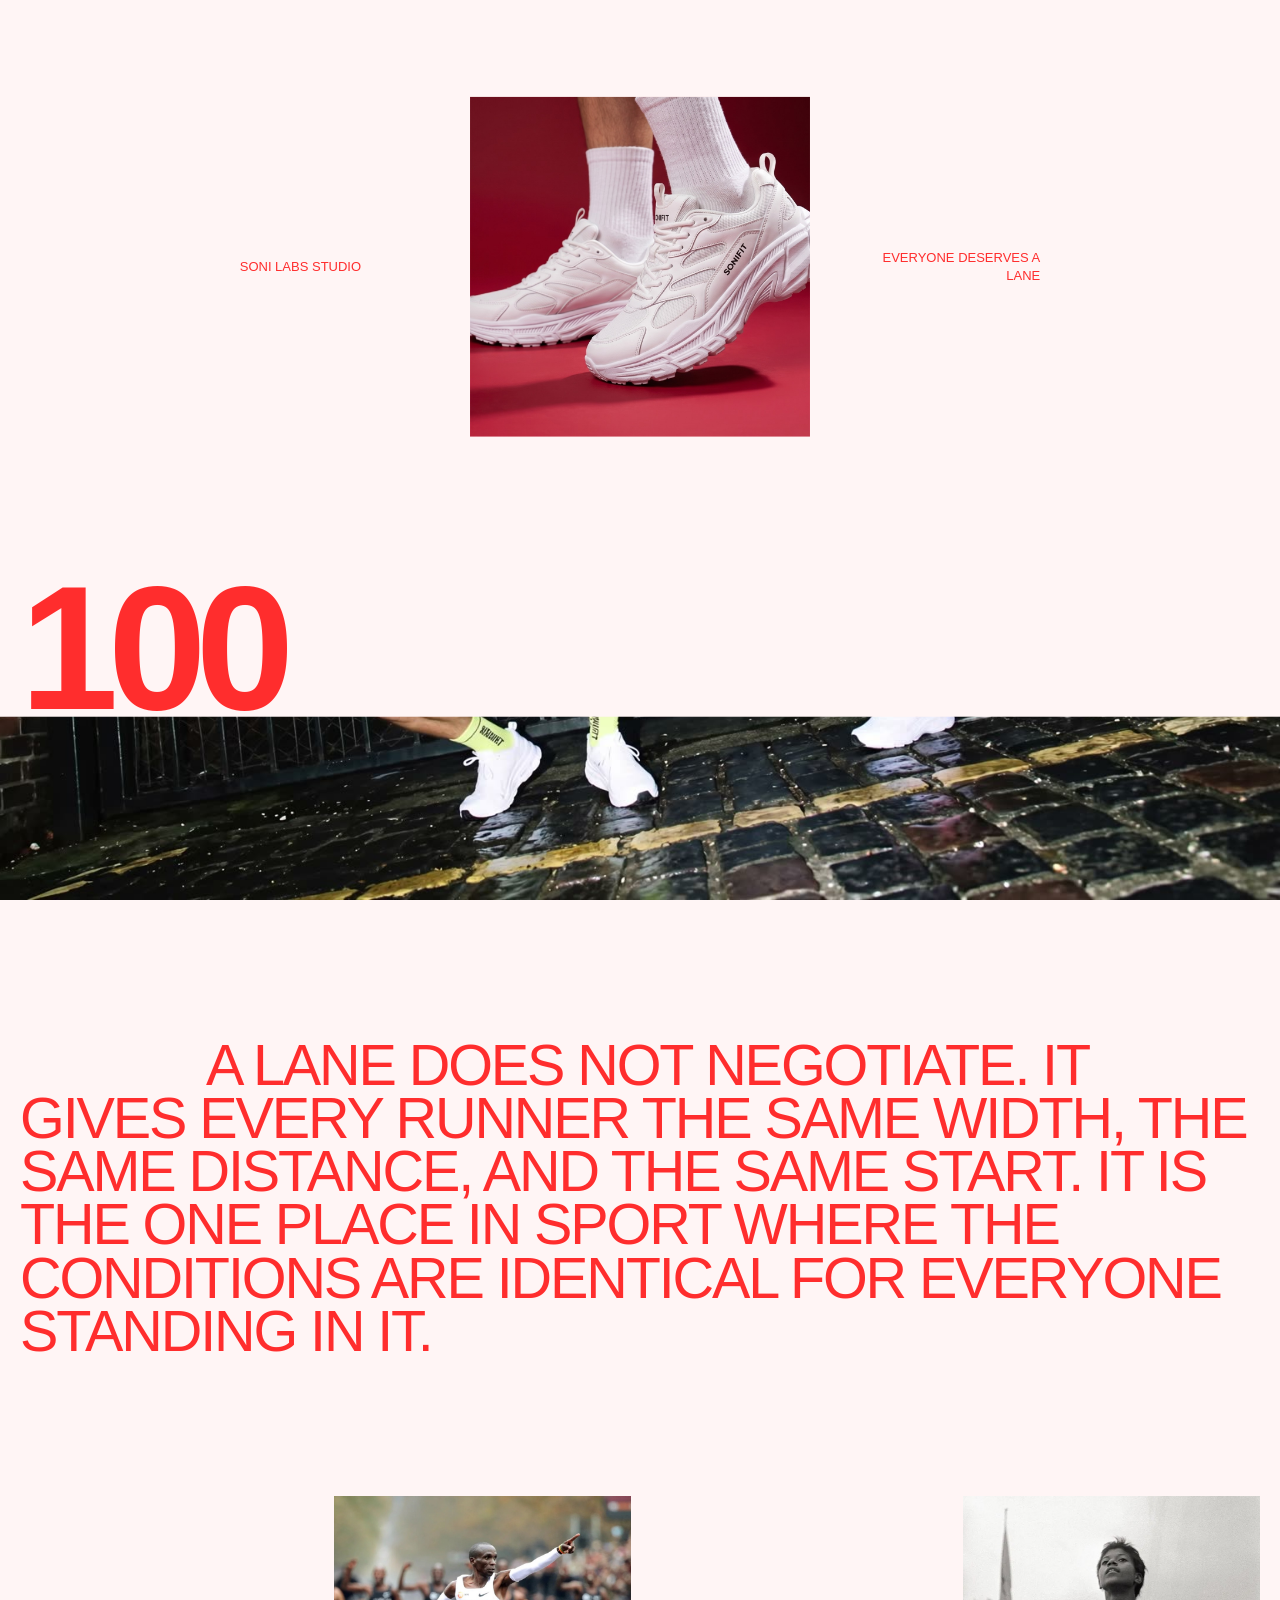
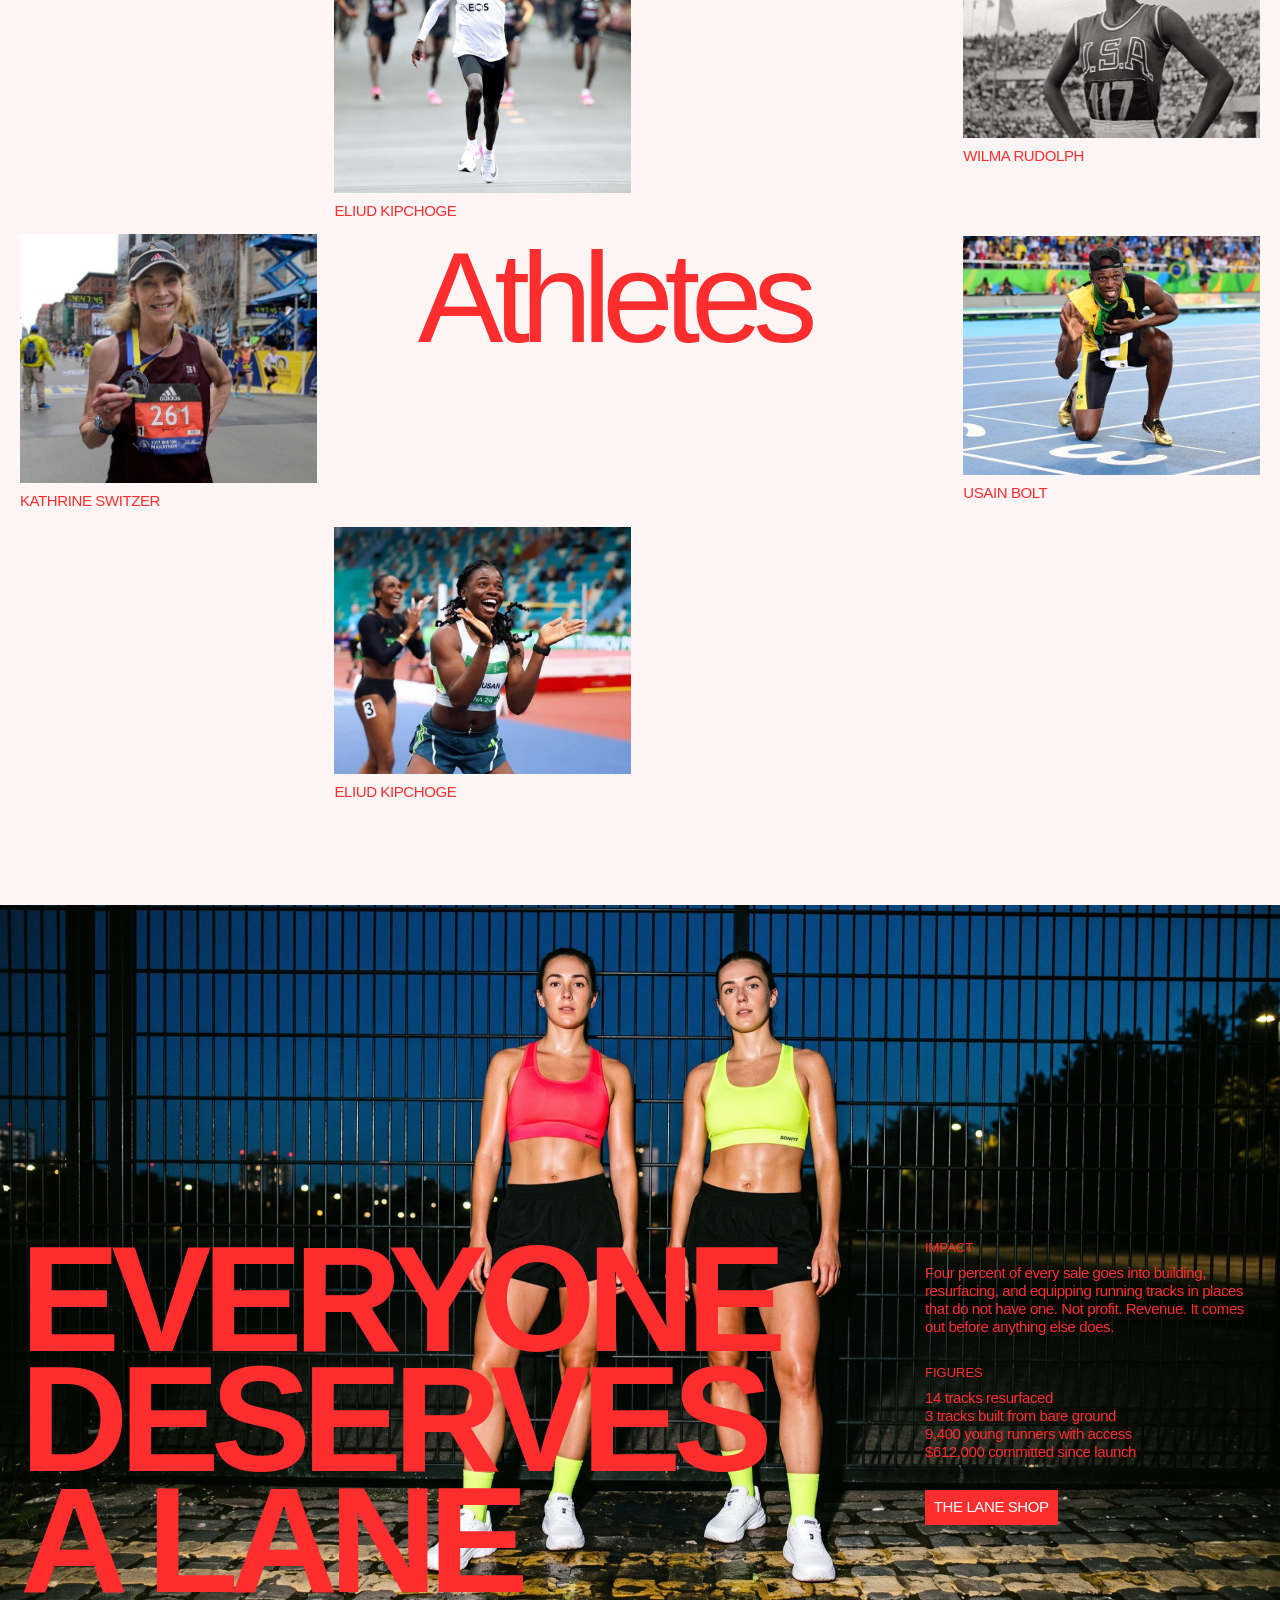
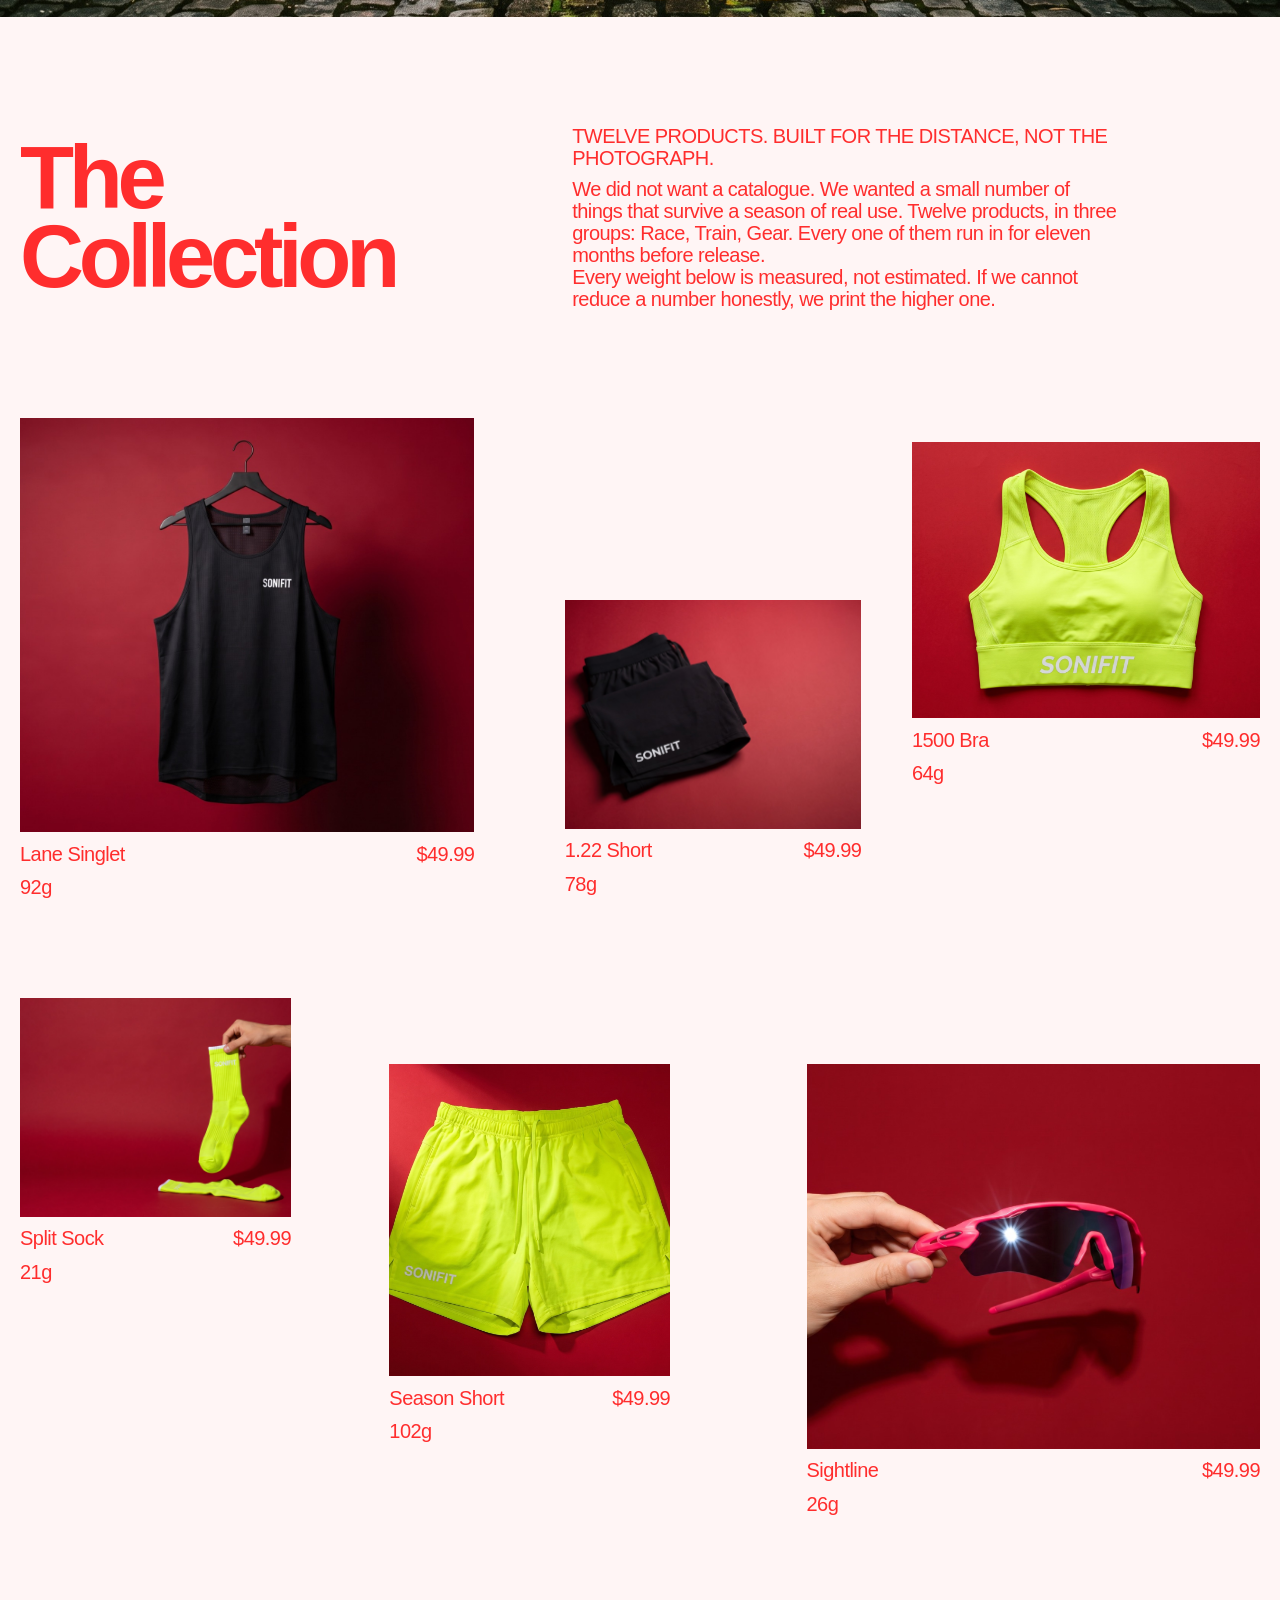
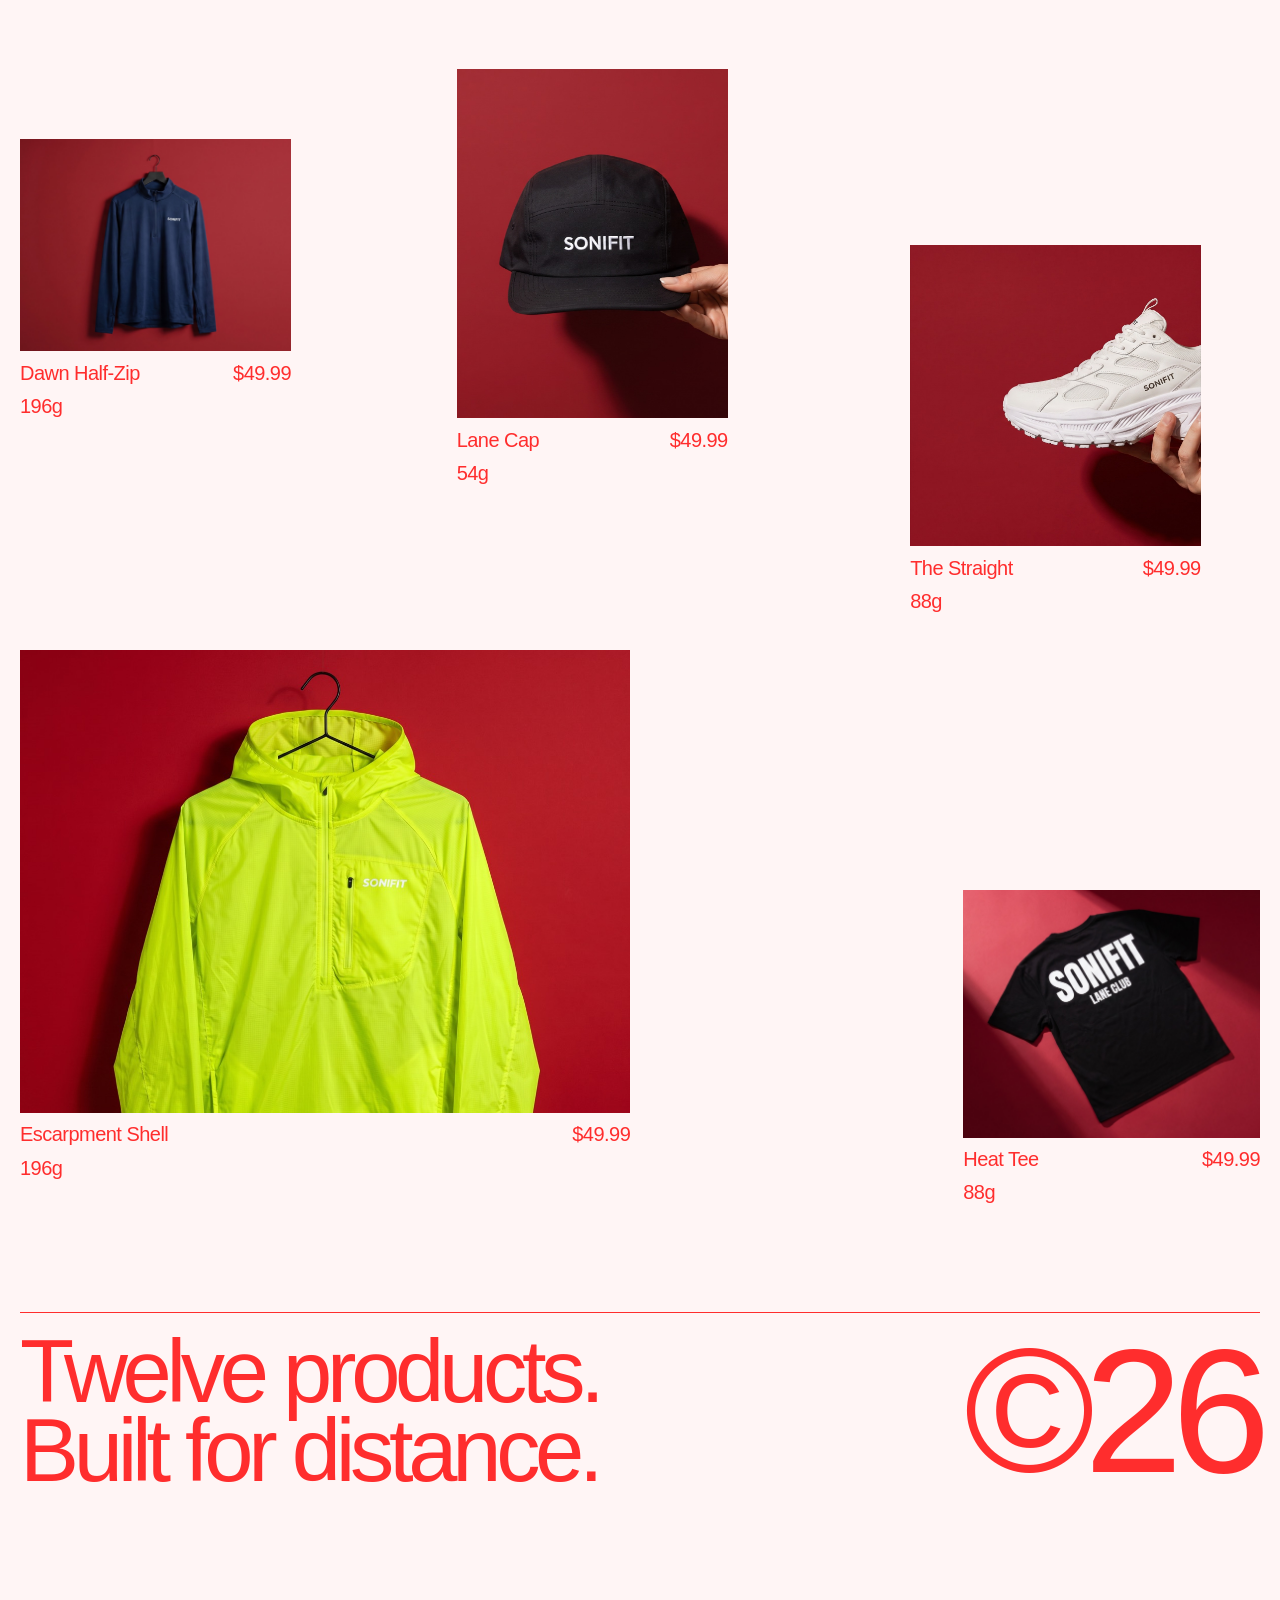
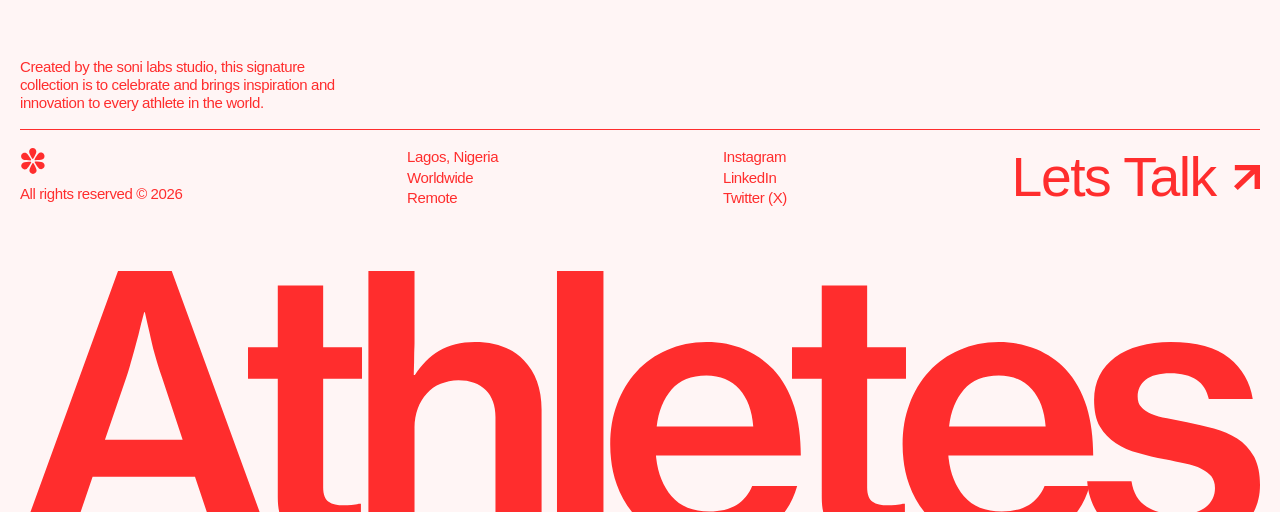
==== index.html @ b8cdc512 "fix: the transition sheet never actually entered the screen Parking it below the fold with transform" ====
<!DOCTYPE html>
<html lang="en">
<head>
<meta charset="utf-8">
<meta name="viewport" content="width=device-width, initial-scale=1">
<title>SONIFIT — Everyone Deserves A Lane</title>
<meta name="description" content="Twelve products. Built for the distance, not the photograph. A signature running collection by Soni Labs Studio.">
<meta name="theme-color" content="#fff5f5">
<link rel="icon" href="assets/svg/logo-mark.svg" type="image/svg+xml">
<link rel="stylesheet" href="styles.css?v=37">

<!-- The athlete page is one click away from five cards, and the transition
     covers the screen for ~1.4s before navigating. Fetching it up front means
     that time is spent on the animation rather than on a cold request, so the
     red sheet lifts onto a page that is already there. -->
<link rel="prefetch" href="athlete.html" as="document">
<script>
  /* Set before first paint so the hero never flashes its finished state. */
  if (!window.matchMedia('(prefers-reduced-motion: reduce)').matches) {
    document.documentElement.classList.add('js-anim');
  }
  /* Always open at the top. The browser otherwise restores the previous scroll
     position on reload, which lands you mid-page and makes ScrollTrigger
     measure its start/end against a scrolled document. */
  if ('scrollRestoration' in history) history.scrollRestoration = 'manual';

  /* Arriving through a page transition: the previous page left the red sheet
     covering the screen, so this one has to open already covered or the new
     page flashes before the sheet wipes off it. Set before first paint, and
     read once by script.js, which plays the wipe and clears it. The flag lives
     in sessionStorage rather than the URL so a shared or bookmarked link never
     opens behind a red screen. */
  try {
    if (sessionStorage.getItem('sonifit:transition') === '1') {
      document.documentElement.classList.add('is-arriving');
      window.setTimeout(function () {
        document.documentElement.classList.remove('is-arriving');
        try { sessionStorage.removeItem('sonifit:transition'); } catch (e) {}
      }, 4000);
    }
  } catch (e) { /* private mode: no transition, just the page */ }
  /* The loader only exists while this class is set. script.js clears it; if
     the scripts never run it is never added, so the page cannot be left stuck
     behind the overlay. The timer is a second belt for a hung load. */
  document.documentElement.classList.add('is-loading');
  window.setTimeout(function () {
    document.documentElement.classList.remove('is-loading');
  }, 9000);
</script>
</head>
<body>

<div class="loader" id="loader" aria-hidden="true">
  <div class="loader__side loader__side--left">Soni Labs Studio</div>

  <div class="loader__box">
      <img src="assets/products/1-22-short-hover.jpg?v=22" alt="" loading="eager">
      <img src="assets/products/1500-bra-hover.jpg?v=22" alt="" loading="eager">
      <img src="assets/products/dawn-half-zip-hover.jpg?v=22" alt="" loading="eager">
      <img src="assets/products/escarpment-shell-hover.jpg?v=22" alt="" >
      <img src="assets/products/heat-tee-hover.jpg?v=22" alt="" >
      <img src="assets/products/lane-cap-hover.jpg?v=22" alt="" >
      <img src="assets/products/lane-singlet-hover.jpg?v=22" alt="" >
      <img src="assets/products/season-short-hover.jpg?v=22" alt="" >
      <img src="assets/products/sightline-hover.jpg?v=22" alt="" >
      <img src="assets/products/split-sock-hover.jpg?v=22" alt="" >
      <img src="assets/products/the-straight-hover.jpg?v=22" alt="" >
  </div>

  <div class="loader__side loader__side--right">Everyone deserves a lane</div>

  <div class="loader__count"><span id="loader-count">0</span></div>
</div>

<div class="transition" id="transition" aria-hidden="true">
  <div class="transition__mark">
    <svg class="tw" viewBox="0 0 1400 265" xmlns="http://www.w3.org/2000/svg">
      <g class="tw__letter" data-letter="S"><path d="M112.861 265C95.7607 265 80.3706 263.062 66.6905 259.187C53.0104 255.312 41.2683 249.727 31.4642 242.432C21.6602 235.138 14.0221 226.133 8.55006 215.419C3.30602 204.477 0.456003 192.168 0 178.49H58.8244C60.4204 192.396 65.6645 202.54 74.5565 208.923C83.6766 215.305 96.4447 218.497 112.861 218.497C118.561 218.497 124.033 217.927 129.277 216.787C134.521 215.647 139.195 213.938 143.299 211.658C147.403 209.151 150.595 206.073 152.875 202.426C155.383 198.551 156.637 193.991 156.637 188.748C156.637 183.277 155.269 178.718 152.533 175.071C150.025 171.424 146.263 168.346 141.247 165.839C136.231 163.331 130.075 161.166 122.779 159.342C115.483 157.29 107.275 155.239 98.1547 153.187C85.8426 150.452 74.2145 147.374 63.2704 143.955C52.3264 140.535 42.7503 136.09 34.5422 130.619C26.3342 124.92 19.8361 117.854 15.0481 109.419C10.4881 100.757 8.20806 89.815 8.20806 76.5935C8.20806 63.372 10.7161 51.9742 15.7321 42.4C20.7481 32.8258 27.7022 24.9613 36.5943 18.8065C45.4863 12.4237 55.9744 7.75054 68.0585 4.7871C80.1426 1.5957 93.2526 0 107.389 0C121.297 0 134.179 1.5957 146.035 4.7871C157.891 7.97849 168.151 12.7656 176.815 19.1484C185.479 25.5312 192.433 33.5097 197.677 43.0839C202.921 52.4301 205.999 63.372 206.911 75.9097H149.797C148.201 65.8796 143.641 58.129 136.117 52.6581C128.593 47.1871 118.447 44.4516 105.679 44.4516C93.5947 44.4516 83.9046 46.8452 76.6085 51.6323C69.3125 56.4194 65.6645 62.8022 65.6645 70.7807C65.6645 75.7957 67.0325 79.8989 69.7685 83.0903C72.5045 86.2817 76.4945 89.1312 81.7386 91.6387C86.9826 93.9183 93.3666 95.9699 100.891 97.7936C108.643 99.6172 117.535 101.669 127.567 103.948C138.967 106.456 149.911 109.533 160.399 113.181C171.115 116.6 180.463 121.273 188.443 127.2C196.651 133.127 203.149 140.535 207.937 149.426C212.953 158.316 215.461 169.486 215.461 182.935C215.461 196.157 212.839 207.897 207.595 218.155C202.351 228.185 195.055 236.733 185.707 243.8C176.587 250.639 165.757 255.882 153.217 259.529C140.905 263.176 127.453 265 112.861 265Z"/></g>
      <g class="tw__letter" data-letter="O"><path d="M364.379 265C344.999 265 327.557 261.695 312.053 255.084C296.549 248.473 283.325 239.241 272.381 227.387C261.437 215.533 253.001 201.514 247.073 185.329C241.373 169.144 238.523 151.591 238.523 132.671C238.523 113.523 241.373 95.8559 247.073 79.671C253.001 63.486 261.437 49.5806 272.381 37.9548C283.325 26.1011 296.549 16.8688 312.053 10.2581C327.557 3.41935 344.999 0 364.379 0C383.532 0 400.86 3.41935 416.364 10.2581C431.868 16.8688 445.092 26.1011 456.036 37.9548C466.98 49.5806 475.302 63.486 481.002 79.671C486.93 95.8559 489.894 113.523 489.894 132.671C489.894 151.591 486.93 169.144 481.002 185.329C475.302 201.514 466.98 215.533 456.036 227.387C445.092 239.241 431.868 248.473 416.364 255.084C400.86 261.695 383.532 265 364.379 265ZM364.721 217.129C375.666 217.129 385.242 214.963 393.45 210.632C401.658 206.301 408.498 200.374 413.97 192.852C419.442 185.329 423.546 176.439 426.282 166.181C429.018 155.923 430.386 144.753 430.386 132.671C430.386 120.589 429.018 109.419 426.282 99.1613C423.546 88.6753 419.442 79.557 413.97 71.8064C408.498 64.0559 401.658 58.0151 393.45 53.6839C385.242 49.3527 375.666 47.1871 364.721 47.1871C353.777 47.1871 344.087 49.3527 335.651 53.6839C327.443 58.0151 320.489 64.0559 314.789 71.8064C309.317 79.557 305.099 88.6753 302.135 99.1613C299.399 109.419 298.031 120.589 298.031 132.671C298.031 144.753 299.399 155.923 302.135 166.181C305.099 176.439 309.317 185.329 314.789 192.852C320.489 200.374 327.443 206.301 335.651 210.632C344.087 214.963 353.777 217.129 364.721 217.129Z"/></g>
      <g class="tw__letter" data-letter="N"><path d="M522.326 4.44517H581.834L648.867 114.89C652.743 121.501 656.619 128.682 660.495 136.432C664.599 143.955 668.361 151.135 671.781 157.974L683.751 181.91H684.435C683.751 173.247 683.181 164.471 682.725 155.581C682.269 148.058 681.927 139.966 681.699 131.303C681.471 122.641 681.357 114.662 681.357 107.368V4.44517H737.103V258.845H677.253L610.904 149.768C607.028 143.385 603.038 136.204 598.934 128.226C594.83 120.247 591.068 112.839 587.648 106C583.544 98.0215 579.554 89.929 575.678 81.7226H574.994C575.45 90.6129 575.906 99.5032 576.362 108.394C576.818 115.916 577.16 124.009 577.388 132.671C577.844 141.333 578.072 149.312 578.072 156.606V258.845H522.326V4.44517Z"/></g>
      <g class="tw__letter" data-letter="I"><path d="M779.829 4.44517H838.312V258.845H779.829V4.44517Z"/></g>
      <g class="tw__letter" data-letter="F"><path d="M881.695 4.44517H1068.43V54.0258H939.836V109.419H1047.22V156.948H939.836V258.845H881.695V4.44517Z"/></g>
      <g class="tw__letter" data-letter="I"><path d="M1100.46 4.44517H1158.94V258.845H1100.46V4.44517Z"/></g>
      <g class="tw__letter" data-letter="T"><path d="M1190.01 4.44517H1400V54.0258H1324.08V258.845H1265.59V54.0258H1190.01V4.44517Z"/></g>
    </svg>
  </div>
</div>

<a class="skip-link" href="#collection">Skip to the collection</a>

<div class="nav-bar" id="nav-bar">
  <div class="shell">
      <nav class="nav" data-node-id="48:1100" aria-label="Primary">
        <a class="nav__brand" href="#top" data-anim>MADE BY SONI</a>
        <a class="nav__mark" href="#top" aria-label="SONIFIT home" data-anim>
          <img src="assets/svg/logo-mark.svg" alt="">
        </a>
        <ul class="nav__links">
          <li data-anim><a href="#cta">IMPACT</a></li>
          <li data-anim><a href="#athletes">ATHLETES</a></li>
        </ul>
      </nav>
  </div>
</div>

<!-- ============================ HERO ============================ -->
<header class="hero" id="top" data-node-id="48:1095">
  <video class="hero__video" src="assets/video/hero.mp4" poster="assets/img/hero-poster.jpg"
         autoplay muted loop playsinline preload="auto" aria-hidden="true"></video>
  <div class="hero__scrim" aria-hidden="true"></div>

  <div class="hero__inner">


    <div class="hero__foot">
      <p class="hero__blurb" data-anim data-node-id="48:1106">Created by the soni labs studio, this signature collection is to celebrate and brings inspiration and innovation to every athlete in the world.</p>

      <div class="hero__meta">
        <span class="label hero__meta--a" data-anim data-node-id="48:1099">EVERYONE DESERVES A LANE</span>
        <span class="label hero__meta--b" data-anim data-node-id="48:1107">WHY</span>
        <a class="label hero__meta--c" href="#collection" data-anim data-node-id="48:1108">SEE THE COLLECTION</a>
        <span class="label hero__meta--d" data-anim data-node-id="48:1109">&copy; 2026</span>
      </div>

      <hr class="rule" data-node-id="48:1098">

      <h1 class="hero__wordmark" data-node-id="48:1097">
        <!-- inlined so each letter can be animated individually -->
        <svg class="wordmark" viewBox="0 0 1400 265" role="img" aria-label="SONIFIT" xmlns="http://www.w3.org/2000/svg">
          <g class="wordmark__letter" data-letter="S"><path d="M112.861 265C95.7607 265 80.3706 263.062 66.6905 259.187C53.0104 255.312 41.2683 249.727 31.4642 242.432C21.6602 235.138 14.0221 226.133 8.55006 215.419C3.30602 204.477 0.456003 192.168 0 178.49H58.8244C60.4204 192.396 65.6645 202.54 74.5565 208.923C83.6766 215.305 96.4447 218.497 112.861 218.497C118.561 218.497 124.033 217.927 129.277 216.787C134.521 215.647 139.195 213.938 143.299 211.658C147.403 209.151 150.595 206.073 152.875 202.426C155.383 198.551 156.637 193.991 156.637 188.748C156.637 183.277 155.269 178.718 152.533 175.071C150.025 171.424 146.263 168.346 141.247 165.839C136.231 163.331 130.075 161.166 122.779 159.342C115.483 157.29 107.275 155.239 98.1547 153.187C85.8426 150.452 74.2145 147.374 63.2704 143.955C52.3264 140.535 42.7503 136.09 34.5422 130.619C26.3342 124.92 19.8361 117.854 15.0481 109.419C10.4881 100.757 8.20806 89.815 8.20806 76.5935C8.20806 63.372 10.7161 51.9742 15.7321 42.4C20.7481 32.8258 27.7022 24.9613 36.5943 18.8065C45.4863 12.4237 55.9744 7.75054 68.0585 4.7871C80.1426 1.5957 93.2526 0 107.389 0C121.297 0 134.179 1.5957 146.035 4.7871C157.891 7.97849 168.151 12.7656 176.815 19.1484C185.479 25.5312 192.433 33.5097 197.677 43.0839C202.921 52.4301 205.999 63.372 206.911 75.9097H149.797C148.201 65.8796 143.641 58.129 136.117 52.6581C128.593 47.1871 118.447 44.4516 105.679 44.4516C93.5947 44.4516 83.9046 46.8452 76.6085 51.6323C69.3125 56.4194 65.6645 62.8022 65.6645 70.7807C65.6645 75.7957 67.0325 79.8989 69.7685 83.0903C72.5045 86.2817 76.4945 89.1312 81.7386 91.6387C86.9826 93.9183 93.3666 95.9699 100.891 97.7936C108.643 99.6172 117.535 101.669 127.567 103.948C138.967 106.456 149.911 109.533 160.399 113.181C171.115 116.6 180.463 121.273 188.443 127.2C196.651 133.127 203.149 140.535 207.937 149.426C212.953 158.316 215.461 169.486 215.461 182.935C215.461 196.157 212.839 207.897 207.595 218.155C202.351 228.185 195.055 236.733 185.707 243.8C176.587 250.639 165.757 255.882 153.217 259.529C140.905 263.176 127.453 265 112.861 265Z"/></g>
          <g class="wordmark__letter" data-letter="O"><path d="M364.379 265C344.999 265 327.557 261.695 312.053 255.084C296.549 248.473 283.325 239.241 272.381 227.387C261.437 215.533 253.001 201.514 247.073 185.329C241.373 169.144 238.523 151.591 238.523 132.671C238.523 113.523 241.373 95.8559 247.073 79.671C253.001 63.486 261.437 49.5806 272.381 37.9548C283.325 26.1011 296.549 16.8688 312.053 10.2581C327.557 3.41935 344.999 0 364.379 0C383.532 0 400.86 3.41935 416.364 10.2581C431.868 16.8688 445.092 26.1011 456.036 37.9548C466.98 49.5806 475.302 63.486 481.002 79.671C486.93 95.8559 489.894 113.523 489.894 132.671C489.894 151.591 486.93 169.144 481.002 185.329C475.302 201.514 466.98 215.533 456.036 227.387C445.092 239.241 431.868 248.473 416.364 255.084C400.86 261.695 383.532 265 364.379 265ZM364.721 217.129C375.666 217.129 385.242 214.963 393.45 210.632C401.658 206.301 408.498 200.374 413.97 192.852C419.442 185.329 423.546 176.439 426.282 166.181C429.018 155.923 430.386 144.753 430.386 132.671C430.386 120.589 429.018 109.419 426.282 99.1613C423.546 88.6753 419.442 79.557 413.97 71.8064C408.498 64.0559 401.658 58.0151 393.45 53.6839C385.242 49.3527 375.666 47.1871 364.721 47.1871C353.777 47.1871 344.087 49.3527 335.651 53.6839C327.443 58.0151 320.489 64.0559 314.789 71.8064C309.317 79.557 305.099 88.6753 302.135 99.1613C299.399 109.419 298.031 120.589 298.031 132.671C298.031 144.753 299.399 155.923 302.135 166.181C305.099 176.439 309.317 185.329 314.789 192.852C320.489 200.374 327.443 206.301 335.651 210.632C344.087 214.963 353.777 217.129 364.721 217.129Z"/></g>
          <g class="wordmark__letter" data-letter="N"><path d="M522.326 4.44517H581.834L648.867 114.89C652.743 121.501 656.619 128.682 660.495 136.432C664.599 143.955 668.361 151.135 671.781 157.974L683.751 181.91H684.435C683.751 173.247 683.181 164.471 682.725 155.581C682.269 148.058 681.927 139.966 681.699 131.303C681.471 122.641 681.357 114.662 681.357 107.368V4.44517H737.103V258.845H677.253L610.904 149.768C607.028 143.385 603.038 136.204 598.934 128.226C594.83 120.247 591.068 112.839 587.648 106C583.544 98.0215 579.554 89.929 575.678 81.7226H574.994C575.45 90.6129 575.906 99.5032 576.362 108.394C576.818 115.916 577.16 124.009 577.388 132.671C577.844 141.333 578.072 149.312 578.072 156.606V258.845H522.326V4.44517Z"/></g>
          <g class="wordmark__letter" data-letter="I"><path d="M779.829 4.44517H838.312V258.845H779.829V4.44517Z"/></g>
          <g class="wordmark__letter" data-letter="F"><path d="M881.695 4.44517H1068.43V54.0258H939.836V109.419H1047.22V156.948H939.836V258.845H881.695V4.44517Z"/></g>
          <g class="wordmark__letter" data-letter="I"><path d="M1100.46 4.44517H1158.94V258.845H1100.46V4.44517Z"/></g>
          <g class="wordmark__letter" data-letter="T"><path d="M1190.01 4.44517H1400V54.0258H1324.08V258.845H1265.59V54.0258H1190.01V4.44517Z"/></g>
        </svg>
      </h1>
    </div>

  </div>
</header>

<main>

  <!-- ============================ ABOUT ============================ -->
  <section class="about" id="about" data-node-id="48:1093">
    <div class="shell">
      <p class="statement about__text" data-node-id="48:1094">A lane does not negotiate. It gives every runner the same width, the same distance, and the same start. It is the one place in sport where the conditions are identical for everyone standing in it.</p>
    </div>
  </section>

  <!-- ============================ ATHLETES ============================ -->
  <section class="athletes" id="athletes" data-node-id="48:1110" aria-labelledby="athletes-title">
    <div class="shell">
      <div class="scatter scatter--athletes">
        <h2 class="athletes__title" id="athletes-title" data-node-id="48:1111">Athletes</h2>

        <figure class="athlete" style="--l:355;--t:0;--w:335;--h:335" data-node-id="48:1124">
          <a class="athlete__link" href="athlete.html">
            <div class="athlete__img"><img src="assets/athletes/eliud-kipchoge-1.jpg" alt="Eliud Kipchoge running with a pace group" loading="lazy"></div>
            <figcaption class="label">Eliud Kipchoge</figcaption>
          </a>
        </figure>

        <figure class="athlete" style="--l:1065;--t:0;--w:335;--h:273" data-node-id="48:1115">
          <a class="athlete__link" href="athlete.html">
            <div class="athlete__img"><img src="assets/athletes/wilma-rudolph.jpg" alt="Wilma Rudolph on the track" loading="lazy"></div>
            <figcaption class="label">Wilma Rudolph</figcaption>
          </a>
        </figure>

        <figure class="athlete" style="--l:0;--t:381;--w:335;--h:282" data-node-id="48:1118">
          <a class="athlete__link" href="athlete.html">
            <div class="athlete__img"><img src="assets/athletes/kathrine-switzer.jpg" alt="Kathrine Switzer wearing bib 261" loading="lazy"></div>
            <figcaption class="label">Kathrine Switzer</figcaption>
          </a>
        </figure>

        <figure class="athlete" style="--l:1065;--t:384;--w:335;--h:270" data-node-id="48:1112">
          <a class="athlete__link" href="athlete.html">
            <div class="athlete__img"><img src="assets/athletes/usain-bolt.jpg" alt="Usain Bolt setting up in the blocks" loading="lazy"></div>
            <figcaption class="label">Usain Bolt</figcaption>
          </a>
        </figure>

        <figure class="athlete" style="--l:355;--t:712;--w:335;--h:279" data-node-id="48:1121">
          <a class="athlete__link" href="athlete.html">
            <div class="athlete__img"><img src="assets/athletes/eliud-kipchoge-2.jpg" alt="Eliud Kipchoge crossing the line" loading="lazy"></div>
            <figcaption class="label">Eliud Kipchoge</figcaption>
          </a>
        </figure>
      </div>
    </div>
  </section>

  <!-- ============================ CTA ============================ -->
  <section class="cta" id="cta" data-node-id="48:1150" aria-labelledby="cta-title">
    <img class="cta__bg" src="assets/img/cta-background.jpg" alt="" loading="lazy">
    <div class="cta__inner">
      <h2 class="cta__title" id="cta-title" data-node-id="48:1155">Everyone deserves a lane</h2>

      <div class="cta__side">
        <div class="cta__block" data-node-id="48:1152">
          <p class="label">Impact</p>
          <p class="body">Four percent of every sale goes into building, resurfacing, and equipping running tracks in places that do not have one. Not profit. Revenue. It comes out before anything else does.</p>
        </div>

        <div class="cta__block" data-node-id="48:1156">
          <p class="label">Figures</p>
          <ul class="body cta__figures">
            <li>14 tracks resurfaced</li>
            <li>3 tracks built from bare ground</li>
            <li>9,400 young runners with access</li>
            <li>$612,000 committed since launch</li>
          </ul>
        </div>

        <a class="btn" href="#collection" data-nav-red data-node-id="48:1159">The Lane Shop</a>
      </div>
    </div>
  </section>

  <!-- ============================ COLLECTION ============================ -->
  <section class="collection" id="collection" data-node-id="48:1161" aria-labelledby="collection-title">
    <div class="shell">

      <div class="collection__head" data-node-id="48:1162">
        <h2 class="collection__title" id="collection-title" data-node-id="48:1163">The Collection</h2>
        <div class="collection__details" data-node-id="48:1164">
          <p class="collection__lede" data-node-id="48:1165">Twelve products. Built for the distance, not the photograph.</p>
          <div class="body" data-node-id="48:1166">
            <p>We did not want a catalogue. We wanted a small number of things that survive a season of real use. Twelve products, in three groups: Race, Train, Gear. Every one of them run in for eleven months before release.</p>
            <p>Every weight below is measured, not estimated. If we cannot reduce a number honestly, we print the higher one.</p>
          </div>
        </div>
      </div>

      <div class="scatter scatter--products" data-node-id="48:1167">

        <article class="product" data-cursor="See More" style="--l:0;--t:0;--w:513;--h:468" data-node-id="48:1169">
          <a class="product__media" href="#collection" data-nav-red>
            <img class="product__img" src="assets/products/lane-singlet.jpg?v=22" alt="Lane Singlet" loading="lazy">
            <img class="product__img product__img--hover" src="assets/products/lane-singlet-hover.jpg?v=22" alt="" aria-hidden="true" loading="lazy">
          </a>
          <div class="product__info">
            <div class="product__row"><span>Lane Singlet</span><span class="product__price">$49.99</span></div>
            <div class="product__row product__row--stats"><span>92g</span></div>
          </div>
        </article>

        <article class="product" data-cursor="See More" style="--l:1007;--t:27;--w:393;--h:312" data-node-id="48:1247">
          <a class="product__media" href="#collection" data-nav-red>
            <img class="product__img" src="assets/products/1500-bra.jpg?v=22" alt="1500 Bra" loading="lazy">
            <img class="product__img product__img--hover" src="assets/products/1500-bra-hover.jpg?v=22" alt="" aria-hidden="true" loading="lazy">
          </a>
          <div class="product__info">
            <div class="product__row"><span>1500 Bra</span><span class="product__price">$49.99</span></div>
            <div class="product__row product__row--stats"><span>64g</span></div>
          </div>
        </article>

        <article class="product" data-cursor="See More" style="--l:615;--t:206;--w:335;--h:258" data-node-id="48:1239">
          <a class="product__media" href="#collection" data-nav-red>
            <img class="product__img" src="assets/products/1-22-short.jpg?v=22" alt="1.22 Short" loading="lazy">
            <img class="product__img product__img--hover" src="assets/products/1-22-short-hover.jpg?v=22" alt="" aria-hidden="true" loading="lazy">
          </a>
          <div class="product__info">
            <div class="product__row"><span>1.22 Short</span><span class="product__price">$49.99</span></div>
            <div class="product__row product__row--stats"><span>78g</span></div>
          </div>
        </article>

        <article class="product" data-cursor="See More" style="--l:0;--t:655;--w:306;--h:247" data-node-id="48:1177">
          <a class="product__media" href="#collection" data-nav-red>
            <img class="product__img" src="assets/products/split-sock.jpg?v=22" alt="Split Sock" loading="lazy">
            <img class="product__img product__img--hover" src="assets/products/split-sock-hover.jpg?v=22" alt="" aria-hidden="true" loading="lazy">
          </a>
          <div class="product__info">
            <div class="product__row"><span>Split Sock</span><span class="product__price">$49.99</span></div>
            <div class="product__row product__row--stats"><span>21g</span></div>
          </div>
        </article>

        <article class="product" data-cursor="See More" style="--l:417;--t:730;--w:317;--h:352" data-node-id="48:1185">
          <a class="product__media" href="#collection" data-nav-red>
            <img class="product__img" src="assets/products/season-short.jpg?v=22" alt="Season Short" loading="lazy">
            <img class="product__img product__img--hover" src="assets/products/season-short-hover.jpg?v=22" alt="" aria-hidden="true" loading="lazy">
          </a>
          <div class="product__info">
            <div class="product__row"><span>Season Short</span><span class="product__price">$49.99</span></div>
            <div class="product__row product__row--stats"><span>102g</span></div>
          </div>
        </article>

        <article class="product" data-cursor="See More" style="--l:888;--t:730;--w:512;--h:434" data-node-id="48:1193">
          <a class="product__media" href="#collection" data-nav-red>
            <img class="product__img" src="assets/products/sightline.jpg?v=22" alt="Sightline" loading="lazy">
            <img class="product__img product__img--hover" src="assets/products/sightline-hover.jpg?v=22" alt="" aria-hidden="true" loading="lazy">
          </a>
          <div class="product__info">
            <div class="product__row"><span>Sightline</span><span class="product__price">$49.99</span></div>
            <div class="product__row product__row--stats"><span>26g</span></div>
          </div>
        </article>

        <article class="product" data-cursor="See More" style="--l:493;--t:1412;--w:306;--h:395" data-node-id="48:1223">
          <a class="product__media" href="#collection" data-nav-red>
            <img class="product__img" src="assets/products/lane-cap.jpg?v=22" alt="Lane Cap" loading="lazy">
            <img class="product__img product__img--hover" src="assets/products/lane-cap-hover.jpg?v=22" alt="" aria-hidden="true" loading="lazy">
          </a>
          <div class="product__info">
            <div class="product__row"><span>Lane Cap</span><span class="product__price">$49.99</span></div>
            <div class="product__row product__row--stats"><span>54g</span></div>
          </div>
        </article>

        <article class="product" data-cursor="See More" style="--l:0;--t:1491;--w:306;--h:240" data-node-id="48:1231">
          <a class="product__media" href="#collection" data-nav-red>
            <img class="product__img" src="assets/products/dawn-half-zip.jpg?v=22" alt="Dawn Half-Zip" loading="lazy">
            <img class="product__img product__img--hover" src="assets/products/dawn-half-zip-hover.jpg?v=22" alt="" aria-hidden="true" loading="lazy">
          </a>
          <div class="product__info">
            <div class="product__row"><span>Dawn Half-Zip</span><span class="product__price">$49.99</span></div>
            <div class="product__row product__row--stats"><span>196g</span></div>
          </div>
        </article>

        <article class="product" data-cursor="See More" style="--l:1005;--t:1611;--w:328;--h:340" data-node-id="48:1201">
          <a class="product__media" href="#collection" data-nav-red>
            <img class="product__img" src="assets/products/the-straight.jpg?v=22" alt="The Straight" loading="lazy">
            <img class="product__img product__img--hover" src="assets/products/the-straight-hover.jpg?v=22" alt="" aria-hidden="true" loading="lazy">
          </a>
          <div class="product__info">
            <div class="product__row"><span>The Straight</span><span class="product__price">$49.99</span></div>
            <div class="product__row product__row--stats"><span>88g</span></div>
          </div>
        </article>

        <article class="product" data-cursor="See More" style="--l:0;--t:2069;--w:689;--h:522" data-node-id="48:1209">
          <a class="product__media" href="#collection" data-nav-red>
            <img class="product__img" src="assets/products/escarpment-shell.jpg?v=22" alt="Escarpment Shell" loading="lazy">
            <img class="product__img product__img--hover" src="assets/products/escarpment-shell-hover.jpg?v=22" alt="" aria-hidden="true" loading="lazy">
          </a>
          <div class="product__info">
            <div class="product__row"><span>Escarpment Shell</span><span class="product__price">$49.99</span></div>
            <div class="product__row product__row--stats"><span>196g</span></div>
          </div>
        </article>

        <article class="product" data-cursor="See More" style="--l:1065;--t:2340;--w:335;--h:279" data-node-id="48:1168">
          <a class="product__media" href="#collection" data-nav-red>
            <img class="product__img" src="assets/products/heat-tee.jpg?v=22" alt="Heat Tee" loading="lazy">
            <img class="product__img product__img--hover" src="assets/products/heat-tee-hover.jpg?v=22" alt="" aria-hidden="true" loading="lazy">
          </a>
          <div class="product__info">
            <div class="product__row"><span>Heat Tee</span><span class="product__price">$49.99</span></div>
            <div class="product__row product__row--stats"><span>88g</span></div>
          </div>
        </article>

      </div>
    </div>
  </section>

</main>

<!-- ============================ FOOTER ============================ -->
<footer class="footer" data-node-id="48:1127">
  <div class="shell">
    <hr class="rule" data-node-id="48:1129">

    <div class="footer__top">
      <p class="footer__claim" data-node-id="48:1131">Twelve products. Built for distance.</p>
      <p class="footer__year" data-node-id="48:1132">&copy;26</p>
    </div>

    <p class="footer__detail body" data-node-id="48:1133">Created by the soni labs studio, this signature collection is to celebrate and brings inspiration and innovation to every athlete in the world.</p>

    <hr class="rule rule--thin" data-node-id="48:1130">

    <div class="footer__info" data-node-id="48:1134">
      <div class="footer__col footer__col--brand" data-node-id="48:1135">
        <img class="footer__mark" src="assets/svg/logo-mark-footer.svg" alt="">
        <p class="body">All rights reserved &copy; 2026</p>
      </div>

      <address class="footer__col body" data-node-id="48:1139">
        <span>Lagos, Nigeria</span>
        <span>Worldwide</span>
        <span>Remote</span>
      </address>

      <ul class="footer__col body footer__social" data-node-id="48:1143">
        <li><a href="#top">Instagram</a></li>
        <li><a href="#top">LinkedIn</a></li>
        <li><a href="#top">Twitter (X)</a></li>
      </ul>

      <a class="footer__talk" href="#top" data-node-id="48:1147">
        <span>Lets Talk</span>
        <img src="assets/svg/arrow.svg" alt="">
      </a>
    </div>

    <div class="footer__wordmark" data-node-id="48:1128" aria-hidden="true">
      <img src="assets/svg/athletes-wordmark.svg" alt="">
    </div>
  </div>
</footer>

<script src="assets/js/gsap.min.js"></script>
<script src="assets/js/SplitText.min.js"></script>
<script src="assets/js/ScrollTrigger.min.js"></script>
<script src="assets/js/lenis.min.js"></script>
<script src="script.js?v=37"></script>
<script src="assets/js/slitscan.js?v=37"></script>
</body>
</html>
---- styles.css ----
/* ==========================================================================
   SONIFIT — Editorial landing page
   Implemented from Figma: Free-class / Home Page (48:1092)

   Scaling model
   -------------
   The Figma frame is 1440 wide with a 1400 content column and 20px gutters.
   `--u` is one "Figma pixel": the content column divided by 1400. It is NOT
   capped, so the layout is full-bleed — every Figma dimension written as
   `calc(<figma value> * var(--u))` grows and shrinks with the viewport, and
   the composition stays in exact Figma proportion at any width.

   Two classes of type behave differently:
     * display type (wordmark, statement, section titles) scales with `--u`,
       so it always spans its full column;
     * body copy, labels and product text are FIXED px — they reflow but
       never change size.
   Tracking is in `em` and line-heights are unitless, so both classes keep
   their Figma letterspacing at any scale.
   ========================================================================== */

/* ------------------------------ tokens ---------------------------------- */

:root {
  color-scheme: light;

  /* colour */
  --red: #ff2d2d;
  --bg: #fff5f5;      /* page ground */
  --white: #ffffff;
  --ink: #060605;     /* the dark ground behind hero video and CTA photo */

  /* layout */
  --frame: 1440;
  --content: 1400;
  --gutter: 20px;
  --col: 335;   /* 4 columns of 335 + 3 gaps of 20 = 1400 */
  --col-gap: 20;

  /* scrollbar width, measured in script.js so --u matches the real
     content box rather than the viewport including the scrollbar */
  --sbw: 0px;

  /* the scaling unit — uncapped, so the layout is full-bleed at any width */
  --u: calc((100vw - var(--sbw) - (2 * var(--gutter))) / 1400);

  /* body copy, labels and product text: fixed, never scale */
  --fs-label: 13px;
  --fs-body: 15px;
  --fs-product: 20px;

  --lh-label: 1.3846;   /* 18/13  */
  --lh-body: 1.2;       /* 18/15  */
  --lh-product: 1.125;  /* 22.5/20 */

  --track-tight: -0.0267em;  /* -0.4 @ 15 */
  --track-display: -0.06em;

  --font: "Neue Haas Grotesk Text Pro", "Neue Haas Grotesk Display Pro",
          "Helvetica Neue", Helvetica, Inter, Arial, sans-serif;

  --w-roman: 400;
  --w-medium: 500;
  --w-bold: 700;

  --ease: cubic-bezier(0.22, 0.61, 0.36, 1);
}

/* ------------------------------ reset ----------------------------------- */

*,
*::before,
*::after { box-sizing: border-box; }

html { -webkit-text-size-adjust: 100%; }

/* Native smooth scrolling is the anchor behaviour only when Lenis is not
   running. Lenis adds `.lenis` to <html> and drives its own scrollTo, and the
   two fight each other: the browser animates the position while Lenis is also
   animating it, and anchor jumps stutter or land short. */
html:not(.lenis) { scroll-behavior: smooth; }

/* Lenis' own stylesheet, inlined rather than a second request. */
html.lenis,
html.lenis body { height: auto; }

.lenis:not(.lenis-autoToggle).lenis-stopped { overflow: clip; }

.lenis [data-lenis-prevent],
.lenis [data-lenis-prevent-wheel],
.lenis [data-lenis-prevent-touch],
.lenis [data-lenis-prevent-vertical],
.lenis [data-lenis-prevent-horizontal] { overscroll-behavior: contain; }

.lenis.lenis-smooth iframe { pointer-events: none; }

.lenis.lenis-autoToggle {
  transition-property: overflow;
  transition-duration: 1ms;
  transition-behavior: allow-discrete;
}

body {
  margin: 0;
  background: var(--bg);
  color: var(--red);
  font-family: var(--font);
  font-weight: var(--w-medium);
  font-size: var(--fs-body);
  line-height: var(--lh-body);
  letter-spacing: var(--track-tight);
  -webkit-font-smoothing: antialiased;
  overflow-x: hidden;
}

h1, h2, h3, p, figure, ul, address {
  margin: 0;
  padding: 0;
  font-style: normal;
}

/* the browser default selection is a blue that has no business here */
::selection {
  background: var(--red);
  color: var(--bg);
}

ul { list-style: none; }

img, video { display: block; max-width: 100%; }

/* The Figma exports carry preserveAspectRatio="none", so they have no
   reliable intrinsic ratio — every SVG gets its ratio declared in CSS. */
.footer__wordmark img { aspect-ratio: 1387.1 / 309.054; height: auto; }
.footer__talk img { aspect-ratio: 33.5822 / 32.7156; }
.nav__mark img,
.footer__mark { aspect-ratio: 1; }

a { color: inherit; text-decoration: none; }

hr { border: 0; margin: 0; color: inherit; }   /* UA sets hr colour to gray */

:focus-visible {
  outline: 2px solid currentColor;
  outline-offset: 3px;
}

.skip-link {
  position: absolute;
  left: -9999px;
  top: 0;
  z-index: 100;
  padding: 12px 18px;
  background: var(--red);
  color: var(--white);
  font-size: var(--fs-label);
  text-transform: uppercase;
}
.skip-link:focus { left: 0; }

/* ------------------------------ primitives ------------------------------ */

.shell {
  width: calc(100% - (2 * var(--gutter)));
  margin-inline: auto;
}

/* the 4 x 335 editorial column grid */
.grid-4 {
  display: grid;
  grid-template-columns: repeat(4, 1fr);
  gap: calc(var(--col-gap) * var(--u));
}

.label {
  font-size: var(--fs-label);
  line-height: var(--lh-label);
  letter-spacing: 0;
  text-transform: uppercase;
}

.body {
  font-size: var(--fs-body);
  line-height: var(--lh-body);
  letter-spacing: var(--track-tight);
}

.rule {
  height: 0;
  border-top: max(1px, calc(2 * var(--u))) solid currentColor;
}

.rule--thin { border-top-width: 1px; }

.scatter { position: relative; width: 100%; }

.scatter > [style*="--l"] {
  position: absolute;
  left: calc(var(--l) * var(--u));
  top: calc(var(--t) * var(--u));
  width: calc(var(--w) * var(--u));
}

/* ============================== LOADER ================================== */

/* Shown only while `.is-loading` is on the root, which an inline script in
   <head> sets before first paint and script.js clears. If the scripts never
   run, the class is never added and the loader is simply not there — the page
   can never be left stuck behind it. */
.loader {
  position: fixed;
  inset: 0;
  z-index: 200;
  display: none;
  background: var(--bg);
  color: var(--red);
  align-items: center;
  justify-content: center;
  gap: calc(60 * var(--u));
  padding: var(--gutter);
  overflow: hidden;
}

.is-loading .loader { display: flex; }

/* lock the page behind it */
.is-loading,
.is-loading body { overflow: hidden; }

/* A square box, the same size whichever image is showing. It starts small and
   low and travels to the middle of the screen, growing as it arrives. */
.loader__box {
  position: relative;
  flex: 0 0 auto;
  width: min(38vh, 42vw, 340px);
  aspect-ratio: 1;
  overflow: hidden;
  background: rgba(255, 45, 45, 0.06);
}

.loader__box img {
  position: absolute;
  inset: 0;
  width: 100%;
  height: 100%;
  object-fit: cover;
  opacity: 0;
}

.loader__box img.is-on { opacity: 1; }

.loader__side {
  flex: 0 0 auto;
  width: calc(200 * var(--u));
  min-width: 120px;
  font-size: var(--fs-label);
  line-height: var(--lh-label);
  letter-spacing: 0;
  text-transform: uppercase;
}

.loader__side--right { text-align: right; }

.loader__count {
  position: absolute;
  left: var(--gutter);
  bottom: calc(var(--gutter) - 0.18em);
  font-weight: var(--w-bold);
  font-size: max(64px, calc(200 * var(--u)));
  line-height: 0.9;
  letter-spacing: var(--track-display);
}

.loader__count::after { content: ""; }

@media (max-width: 700px) {
  .loader {
    flex-direction: column;
    justify-content: center;
    gap: 24px;
  }

  .loader__side {
    width: min(100%, 320px);
    text-align: center;
  }

  .loader__side--right { text-align: center; }

  .loader__box { width: min(52vw, 300px); }

  .loader__count { font-size: clamp(56px, 22vw, 140px); }
}

/* ============================== HERO ==================================== */

/* Always exactly the viewport, never the Figma height.

   The frame height in Figma is 1044, but `--u` is derived from the viewport
   *width*, so `1044 * --u` is really 0.746 x the content width. Capping the
   two against each other meant that on any window taller than it is wide the
   width-derived term won and the hero came up short — 940px inside a 1150px
   viewport, a 210px band of the next section showing under a hero that is
   supposed to be the whole screen.

   `svh` rather than `vh` or `dvh`: on a phone `vh` is the *large* viewport, so
   the bottom of the composition sits behind the browser chrome on load, and
   `dvh` re-runs the layout every time that chrome slides away. `svh` is the
   one that is stable and always visible. On desktop all three are identical. */
.hero {
  position: relative;
  min-height: 100svh;
  overflow: hidden;
  background: var(--ink);
  color: var(--red);
}

.hero__video,
.hero__scrim {
  position: absolute;
  inset: 0;
  width: 100%;
  height: 100%;
}

.hero__video { object-fit: cover; }

.hero__scrim {
  background: linear-gradient(180deg, rgba(6, 6, 5, 0.45) 0%, rgba(6, 6, 5, 0) 28%);
  pointer-events: none;
}

.hero__inner {
  position: relative;
  z-index: 1;
  min-height: 100svh;
  width: calc(100% - (2 * var(--gutter)));
  margin-inline: auto;
  /* 23, not the home frame's 28, so the nav sits at the same height as the
     athlete page header */
  padding-block: calc(23 * var(--u)) calc(16 * var(--u));
  display: flex;
  flex-direction: column;
  /* the nav is fixed now, so only the foot is in here and it anchors bottom */
  justify-content: flex-end;
  gap: calc(40 * var(--u));
}

/* --- nav --- */

/* Lifted out of the hero and fixed, so it rides along the whole page. The bar
   itself ignores the pointer; only the nav row inside it takes clicks, so it
   never blocks the content behind. */
.nav-bar {
  position: fixed;
  top: 0;
  left: 0;
  width: 100%;
  z-index: 50;
  padding-top: calc(23 * var(--u));
  pointer-events: none;
  color: var(--red);
  transition: color 0.45s var(--ease);
}

.nav-bar .nav { pointer-events: auto; }

/* The bar is red at every scroll position — no blend mode, no second colour
   on the element. Where it crosses a red block, this white copy is stacked
   exactly on top and clipped to that block, so only the overlapping pixels
   read white while the rest of the row stays red. */
.nav-bar .shell { position: relative; }

.nav--over-red {
  position: absolute;
  inset: 0;
  color: var(--white);
  pointer-events: none;
  clip-path: url(#nav-red-clip);
}

/* the clip source is geometry only, never painted */
.nav-clip {
  position: absolute;
  width: 0;
  height: 0;
  overflow: hidden;
}

/* The centre mark drops away the moment the page moves; the links stay at
   full strength. */
.nav-bar .nav__mark { transition: opacity 0.4s var(--ease); }
.nav-bar.is-scrolled .nav__mark { opacity: 0; pointer-events: none; }

/* The row is exactly the height of the mark. It used to be `29 * --u`, which
   kept scaling after the mark was pinned to 29px — the leftover slack then
   pushed the whole nav down as the viewport grew. */
.nav {
  display: grid;
  grid-template-columns: 1fr auto 1fr;
  align-items: center;
  min-height: 29px;
}

.nav__brand {
  font-weight: var(--w-bold);
  font-size: var(--fs-label);
  line-height: var(--lh-label);
  letter-spacing: 0;
  text-transform: uppercase;
}

/* The mark is a brand asset, not layout — it holds its Figma size at every
   width rather than scaling with --u like the rest of the composition. */
.nav__mark {
  display: block;
  width: 29px;
  aspect-ratio: 1;
}
.nav__mark img { width: 100%; height: 100%; }

.nav__links {
  display: flex;
  justify-content: flex-end;
  gap: calc(57 * var(--u));
}

.nav__links a {
  font-weight: var(--w-bold);
  font-size: var(--fs-label);
  line-height: var(--lh-label);
  letter-spacing: 0;
  text-transform: uppercase;
  transition: opacity 0.25s var(--ease);
}
.nav__links a:hover { opacity: 0.6; }

/* --- hero foot --- */

.hero__foot { display: block; }

/* Fixed 335px — the Figma column width. The text is a fixed size, so the
   measure must be fixed too or the line count changes with the viewport.
   Only its column position scales. */
.hero__blurb {
  width: 335px;
  margin-left: calc((335 + 20) * var(--u));   /* column 2 */
  font-size: var(--fs-body);
  line-height: var(--lh-body);
  letter-spacing: var(--track-tight);
}

.hero__meta {
  display: grid;
  grid-template-columns: repeat(4, 1fr);
  gap: calc(var(--col-gap) * var(--u));
  margin-top: calc(10 * var(--u));
}

/* all four sit on one line; the last column holds two, pushed to its edges */
.hero__meta > * { grid-row: 1; }
.hero__meta--a { grid-column: 1; }
.hero__meta--b { grid-column: 2; }
.hero__meta--c { grid-column: 4; justify-self: start; }
.hero__meta--d { grid-column: 4; justify-self: end; }

.hero__meta--c { transition: opacity 0.25s var(--ease); }
.hero__meta--c:hover { opacity: 0.6; }

.hero .rule { margin-top: calc(10 * var(--u)); }

.hero__wordmark {
  margin-top: calc(15 * var(--u));
  line-height: 0;
  overflow: hidden;          /* letters rise out of this edge */
}

.wordmark {
  display: block;
  width: 100%;
  height: auto;
  aspect-ratio: 1400 / 265;
  fill: currentColor;
  overflow: visible;
}

/* pre-animation state — only applied when JS is running, so the page is
   never left blank if the scripts fail to load */
.js-anim .wordmark__letter { opacity: 0; }
.js-anim [data-anim] { opacity: 0; }

/* The outline copy is static while the solid copy animates in, which would
   show the two offset from each other. Hold it until the intro finishes —
   removing .js-anim reveals it, no JS involved. */
.js-anim .ath__title--outline { opacity: 0; }
.js-anim .hero .rule { transform: scaleX(0); transform-origin: 0 50%; }

/* ============================== ABOUT =================================== */

/* the 65px uppercase statement voice, shared with the athlete page */
.statement {
  font-size: max(28px, calc(65 * var(--u)));
  line-height: 0.923;              /* 60/65 */
  letter-spacing: -0.0369em;       /* -2.4 @ 65 */
  text-transform: uppercase;
}

.about {
  padding-block: calc(157 * var(--u)) calc(156 * var(--u));
}

.about__text { text-indent: calc(210 * var(--u)); }

/* ============================== ATHLETES ================================ */

.athletes { padding-block: 0; }

.scatter--athletes { height: calc(1028 * var(--u)); }

.athletes__title {
  position: absolute;
  left: calc(449 * var(--u));
  top: calc(381 * var(--u));
  margin: 0;
  font-weight: var(--w-medium);
  font-size: max(48px, calc(145 * var(--u)));
  line-height: 1;
  letter-spacing: -0.0715em;       /* -10.3604 @ 145 */
  white-space: nowrap;
}

.athlete { display: flex; }

.athlete__link {
  display: flex;
  flex-direction: column;
  gap: calc(10 * var(--u));
  width: 100%;
}

.athlete__img {
  position: relative;
  width: 100%;
  height: calc(var(--h) * var(--u));
  overflow: hidden;
  background: rgba(255, 45, 45, 0.06);
}

.athlete__img img {
  width: 100%;
  height: 100%;
  object-fit: cover;
  transition: transform 0.7s var(--ease);
}

.athlete:hover .athlete__img img { transform: scale(1.04); }

.athlete figcaption {
  font-size: var(--fs-body);
  line-height: var(--lh-body);
  letter-spacing: var(--track-tight);
  text-transform: uppercase;
}

/* ============================== CTA ===================================== */

.cta {
  position: relative;
  margin-top: calc(111 * var(--u));
  min-height: calc(804 * var(--u));
  overflow: hidden;
  background: var(--ink);
}

.cta__bg {
  position: absolute;
  inset: 0;
  width: 100%;
  height: 100%;
  object-fit: cover;
}

.cta__inner {
  position: relative;
  z-index: 1;
  width: calc(100% - (2 * var(--gutter)));
  margin-inline: auto;
  min-height: calc(804 * var(--u));
  display: grid;
  grid-template-columns: repeat(4, 1fr);
  gap: calc(var(--col-gap) * var(--u));
  align-content: start;
  padding-top: calc(377 * var(--u));
}

.cta__title {
  grid-column: 1 / 4;
  width: calc(952 * var(--u));
  font-weight: var(--w-bold);
  font-size: max(44px, calc(169.722 * var(--u)));
  line-height: 0.8013;             /* 136/169.722 */
  letter-spacing: var(--track-display);
  text-transform: uppercase;
}

/* same rule as the hero blurb: fixed type gets a fixed measure */
.cta__side {
  grid-column: 4;
  width: 335px;
  display: flex;
  flex-direction: column;
  gap: calc(32 * var(--u));
}

.cta__block {
  display: flex;
  flex-direction: column;
  gap: calc(8 * var(--u));
}

.cta__figures li { line-height: var(--lh-body); }

.btn {
  align-self: flex-start;
  background: var(--red);
  color: var(--white);
  padding: calc(10 * var(--u)) calc(10 * var(--u));
  font-size: var(--fs-body);
  line-height: var(--lh-body);
  letter-spacing: var(--track-tight);
  text-transform: uppercase;
  transition: background-color 0.25s var(--ease), color 0.25s var(--ease);
}
.btn:hover { background: var(--white); color: var(--red); }

/* ============================== COLLECTION ============================== */

.collection { margin-top: calc(122 * var(--u)); }

/* Title scales, details block does not — so the details are anchored to the
   right instead of gapped off the title, keeping the Figma composition
   (details finish 159 short of the right edge) at any width. */
.collection__head {
  display: flex;
  align-items: center;
  margin-bottom: calc(122 * var(--u));
}

.collection__title {
  flex: 0 0 auto;
  width: calc(511 * var(--u));
  font-weight: var(--w-bold);
  font-size: max(40px, calc(100 * var(--u)));
  line-height: 0.9;
  letter-spacing: var(--track-display);
}


.collection__details {
  flex: 0 0 auto;
  width: 547px;
  margin-left: auto;
  margin-right: calc(159 * var(--u));
  display: flex;
  flex-direction: column;
  gap: calc(10 * var(--u));
}

.collection__lede,
.collection__details .body {
  font-size: var(--fs-product);
  line-height: 1.1;                /* 22/20 */
  letter-spacing: var(--track-tight);
}

.collection__lede { text-transform: uppercase; }

/* the two paragraphs run on as continuous lines in the design */
.collection__details .body p + p { margin-top: 0; }

.scatter--products { height: calc(2694 * var(--u)); }

.product {
  display: flex;
  flex-direction: column;
  gap: calc(12 * var(--u));
}

.product__media {
  position: relative;
  display: block;
  width: 100%;
  height: calc(var(--h) * var(--u));
  overflow: hidden;
  background: rgba(255, 45, 45, 0.06);
}

/* The photographs are pre-cut to the frame ratio by tools/crop-products.sh, so
   `cover` never actually has anything to crop — it is here for the odd
   sub-pixel of rounding. */
.product__img {
  position: absolute;
  inset: 0;
  width: 100%;
  height: 100%;
  object-fit: cover;
  transition: opacity 0.4s var(--ease);
}

.product__img--hover { opacity: 0; }

.product:hover .product__img--hover,
.product__media:focus-visible .product__img--hover { opacity: 1; }

/* --- the WebGL crossing -------------------------------------------------
   assets/js/slitscan.js sets [data-fx-mode="gl"] on the grid only once a live
   context exists and its program has linked. Until then — and forever, for
   touch, reduced-motion and no-WebGL visitors — the rules above are the whole
   interaction and the second photograph still arrives.

   Under gl the shader owns the crossing, so hover stops revealing the second
   <img>. Keyboard focus is left alone: there is no pointer to drive the
   effect, so :focus-visible keeps the plain crossfade. */

.product__fx {
  position: absolute;
  inset: 0;
  z-index: 1;
  display: block;
  width: 100%;
  height: 100%;
  pointer-events: none;
}

[data-fx-mode="gl"] .product:hover .product__img--hover { opacity: 0; }

[data-fx-mode="gl"] .product__media:focus-visible .product__img--hover { opacity: 1; }

.product__info {
  display: flex;
  flex-direction: column;
  gap: calc(12 * var(--u));
}

.product__row {
  display: flex;
  align-items: center;
  justify-content: space-between;
  font-size: var(--fs-product);
  line-height: var(--lh-product);
  letter-spacing: var(--track-tight);
}

.product__row--stats { font-weight: var(--w-roman); }

.product__price { text-align: right; }

/* ============================== FOOTER ================================== */

.footer {
  margin-top: calc(122 * var(--u));
  overflow: hidden;
}

.footer__top {
  display: flex;
  align-items: flex-start;
  justify-content: space-between;
  gap: calc(40 * var(--u));
  margin-top: calc(21 * var(--u));
}

.footer__claim {
  width: calc(725 * var(--u));
  font-size: max(40px, calc(100 * var(--u)));
  line-height: 0.9;
  letter-spacing: var(--track-display);
}

.footer__year {
  font-size: max(64px, calc(200 * var(--u)));
  line-height: 0.9;
  letter-spacing: var(--track-display);
  white-space: nowrap;
}

.footer__detail {
  width: 335px;
  margin-top: calc(188 * var(--u));
}

.footer .rule--thin { margin-top: calc(20 * var(--u)); }

/* The Figma gaps between these four are equal and the last one is flush right,
   so space-between reproduces the row at any width even though the columns
   themselves are fixed-size text. */
.footer__info {
  display: flex;
  justify-content: space-between;
  gap: calc(40 * var(--u));
  margin-top: calc(20 * var(--u));
}

.footer__col {
  display: flex;
  flex-direction: column;
  gap: calc(3 * var(--u));
  font-style: normal;
}

.footer__col--brand { gap: calc(13 * var(--u)); }

.footer__mark {
  width: calc(29 * var(--u));
  min-width: 22px;
  aspect-ratio: 1;
}

.footer__social a { transition: opacity 0.25s var(--ease); }
.footer__social a:hover { opacity: 0.6; }

.footer__talk {
  display: inline-flex;
  align-items: center;
  gap: calc(21 * var(--u));
  font-size: max(28px, calc(62.5 * var(--u)));
  line-height: 0.784;              /* 49/62.5 */
  letter-spacing: -0.0267em;
  white-space: nowrap;
}

.footer__talk img {
  width: calc(29 * var(--u));
  min-width: 18px;
  height: auto;
  transition: transform 0.35s var(--ease);
}
.footer__talk:hover img { transform: translate(4px, -4px); }

.footer__wordmark {
  margin-top: calc(72 * var(--u));
  margin-bottom: calc(-40 * var(--u));
  line-height: 0;
}
.footer__wordmark img { width: 100%; height: auto; }

/* ==========================================================================
   CUSTOM CURSOR
   One element does both states. It is built at full size (110px) and scaled
   down to a dot, so following and resizing are pure transforms — no layout,
   no repaint. Created by script.js only on fine-pointer devices.
   ========================================================================== */

.cursor {
  position: fixed;
  top: 0;
  left: 0;
  width: 110px;
  height: 110px;
  border-radius: 50%;
  background: var(--red);
  color: var(--white);
  display: grid;
  place-items: center;
  pointer-events: none;
  z-index: 9999;
  will-change: transform;
}

.cursor__label {
  font-size: 13px;
  line-height: 1;
  letter-spacing: 0;
  text-transform: uppercase;
  white-space: nowrap;
  opacity: 0;
}

/* the custom circle replaces the pointer over a collection card */
.has-cursor [data-cursor],
.has-cursor [data-cursor] * { cursor: none; }

@media (hover: none), (pointer: coarse) {
  .cursor { display: none; }
}

/* ==========================================================================
   ATHLETE DETAIL PAGE  (Figma 42:280)
   Same scaling model; the hero is another Figma canvas driven by
   --l / --t / --w / --h.
   ========================================================================== */

/* 23 above the nav + 46 below it, plus the nav's own fixed 29px */
.ath-hero { margin-top: calc(69 * var(--u) + 29px); }

.scatter--athlete { height: calc(998 * var(--u)); }

/* the collage children take part in the scatter directly */
.ath__collage { display: contents; }

.ath__img {
  position: absolute;
  left: calc(var(--l) * var(--u));
  top: calc(var(--t) * var(--u));
  width: calc(var(--w) * var(--u));
  height: calc(var(--h) * var(--u));
  margin: 0;
  overflow: hidden;
  z-index: 2;
  background: rgba(255, 45, 45, 0.06);
}

.ath__img img {
  width: 100%;
  height: 100%;
  object-fit: cover;
  transition: transform 0.7s var(--ease);
}
.ath__img:hover img { transform: scale(1.03); }

.ath__title {
  position: absolute;
  left: calc(234 * var(--u));
  top: calc(314 * var(--u));
  z-index: 1;
  margin: 0;
  font-weight: var(--w-bold);
  font-size: max(40px, calc(135 * var(--u)));
  line-height: 1.26;
  letter-spacing: -0.0296em;       /* -4 @ 135 */
  white-space: nowrap;
}

.ath__title--outline {
  z-index: 3;
  color: transparent;
  -webkit-text-stroke: max(1px, calc(2 * var(--u))) var(--red);
  pointer-events: none;
}

/* both descriptions are fixed-size justified body copy, so their measures
   are fixed too — same rule as the home page blurb */
.ath__lede,
.ath__note {
  position: absolute;
  z-index: 2;
  font-weight: var(--w-bold);
  font-size: var(--fs-body);
  line-height: var(--lh-body);
  letter-spacing: var(--track-tight);
  text-align: justify;
}

.ath__lede {
  left: calc(987 * var(--u));
  top: calc(44 * var(--u));
  width: 336px;
}

.ath__note {
  left: calc(355 * var(--u));
  top: calc(762 * var(--u));
  width: 279px;
}

.ath-statement { margin-top: calc(107 * var(--u)); }

/* The section the name disappears behind.

   It carries the page's own ground rather than inheriting it, so it is opaque
   — the name holds at the middle of the screen, this arrives over the top of
   it, and from here down the name is gone. Without a painted ground the name
   would keep showing through every section below it.

   The clearance under the collage is padding, not margin: margin leaves the
   gap transparent and the name would be visible crossing it. Same distance,
   painted. */
.ath-statement--first {
  position: relative;
  z-index: 4;                     /* over the stroked copy, which sits at 3 */
  margin-top: 0;
  padding-top: calc(82 * var(--u) + 100px);
  background: var(--bg);
}

.ath-statement__quote {
  margin: 0;
  margin-top: calc(60 * var(--u));   /* the blank line in the design */
}

.ath-plate {
  margin: calc(107 * var(--u)) 0 0;
  height: calc(994 * var(--u));
  overflow: hidden;
}

.ath-plate img {
  width: 100%;
  height: 100%;
  object-fit: cover;
}

.page-athlete .footer { margin-top: calc(119 * var(--u)); }

/* ==========================================================================
   RESPONSIVE — below 1280px the scattered canvases stop scaling and reflow
   into readable flows; type goes back to real sizes and viewport clamps.
   ========================================================================== */

@media (max-width: 1279px) {

  :root {
    --gutter: 20px;
    --u: 1px;                       /* stop canvas scaling, use real layout */
    --fs-label: 13px;
    --fs-body: 15px;
    --fs-product: 20px;
  }

  /* --- hero --- */

  .hero__inner { padding-block: 24px 24px; gap: 32px; }

  .nav__links { gap: 24px; }

  .hero__blurb {
    width: min(100%, 335px);
    margin-left: 0;
  }

  .hero__meta {
    display: flex;
    flex-wrap: wrap;
    gap: 8px 24px;
    margin-top: 20px;
  }
  .hero__meta--a,
  .hero__meta--b,
  .hero__meta--c,
  .hero__meta--d { grid-column: auto; justify-self: auto; }
  .hero__meta--b { display: none; }
  .hero__meta--d { margin-left: auto; }

  .hero .rule { margin-top: 12px; }
  .hero__wordmark { margin-top: 14px; }

  /* --- about --- */

  .about { padding-block: 72px 72px; }

  .statement { font-size: clamp(26px, 6.4vw, 52px); }

  .about__text { text-indent: 0; }

  /* --- scatters reflow ---
     The Figma canvases are deliberately uneven, so a row-based grid would
     leave big holes wherever two neighbours differ in height. CSS multi-column
     packs them tightly and keeps the staggered editorial rhythm. DOM order is
     preserved, so reading order stays correct. */

  .scatter {
    display: block;
    height: auto !important;
    column-gap: 20px;
  }

  .scatter > [style*="--l"] {
    position: static;
    width: auto;
    break-inside: avoid;
    -webkit-column-break-inside: avoid;
  }

  .scatter--athletes { columns: 2; }

  .scatter--athletes > .athlete { margin-bottom: 40px; }

  .athletes__title {
    position: static;
    column-span: all;
    font-size: clamp(56px, 15vw, 120px);
    margin-bottom: 32px;
  }

  .athlete__img {
    height: auto;
    aspect-ratio: var(--w) / var(--h);
  }

  /* --- cta --- */

  /* the desktop crop puts the copy over dark ground; the reflowed crop
     does not, so a scrim keeps the red type legible */
  .cta { margin-top: 72px; min-height: 0; }

  .cta::after {
    content: "";
    position: absolute;
    inset: 0;
    background: linear-gradient(180deg, rgba(6, 6, 5, 0.45) 0%, rgba(6, 6, 5, 0.72) 100%);
    pointer-events: none;
  }

  .cta__inner {
    display: flex;
    flex-direction: column;
    gap: 40px;
    min-height: 0;
    padding-block: 96px 72px;
  }

  .cta__title { width: 100%; font-size: clamp(44px, 13vw, 110px); }
  .cta__side { gap: 28px; width: min(100%, 335px); }

  .btn { padding: 12px 16px; }

  /* --- collection --- */

  .collection { margin-top: 72px; }

  .collection__head {
    flex-direction: column;
    align-items: flex-start;
    gap: 28px;
    margin-bottom: 56px;
  }

  .collection__title { width: 100%; }
  .collection__details { width: min(100%, 547px); }

  .collection__title { font-size: clamp(44px, 12vw, 92px); }

  .collection__details .body p + p { margin-top: 0; }

  .scatter--products { columns: 2; }

  .scatter--products > .product { margin-bottom: 48px; }

  .product__media {
    height: auto;
    aspect-ratio: var(--w) / var(--h);
  }

  /* --- athlete detail page --- */

  .ath-hero { margin-top: 93px; }

  .scatter--athlete {
    display: flex;
    flex-direction: column;
    gap: 32px;
    height: auto !important;
  }

  .ath__title {
    position: static;
    order: 1;
    white-space: normal;
    font-size: clamp(40px, 10vw, 110px);
    line-height: 1.05;
  }

  .ath__title--outline { display: none; }

  .ath__lede,
  .ath__note { position: static; }

  .ath__lede { order: 2; width: min(100%, 336px); }
  .ath__note { order: 4; width: min(100%, 279px); }

  .ath__collage {
    display: grid;
    order: 3;
    grid-template-columns: repeat(2, 1fr);
    gap: 20px;
    align-items: start;
  }

  .ath__img {
    position: static;
    width: auto;
    height: auto;
    aspect-ratio: var(--w) / var(--h);
  }

  .ath-statement { margin-top: 72px; }
  /* Below the breakpoint the collage stacks, nothing overlaps and the name
     does not hold, so this is spacing again rather than cover. */
  .ath-statement--first { margin-top: 64px; padding-top: 0; }
  .ath-statement__quote { margin-top: 32px; }

  .ath-plate {
    margin-top: 72px;
    height: auto;
    aspect-ratio: 1440 / 994;
  }

  .page-athlete .footer { margin-top: 72px; }

  /* --- footer --- */

  .footer { margin-top: 72px; }

  .footer__top {
    flex-direction: column;
    align-items: flex-start;
    gap: 16px;
    margin-top: 20px;
  }

  .footer__claim {
    width: 100%;
    font-size: clamp(40px, 11vw, 84px);
  }

  .footer__year { font-size: clamp(64px, 22vw, 160px); }

  .footer__detail {
    width: min(100%, 335px);
    margin-top: 48px;
  }

  .footer__info {
    display: grid;
    grid-template-columns: repeat(2, 1fr);
    gap: 32px 20px;
    margin-top: 24px;
  }

  .footer__col--brand { gap: 12px; }
  .footer__mark { width: 26px; }

  .footer__talk {
    grid-column: 1 / -1;
    margin-left: 0;
    font-size: clamp(32px, 9vw, 56px);
    gap: 14px;
  }
  .footer__talk img { width: 24px; }

  .footer__wordmark {
    margin-top: 48px;
    margin-bottom: -3vw;
  }
}

/* ------------------------------ phone ----------------------------------- */

@media (max-width: 560px) {

  :root {
    --fs-label: 12px;
    --fs-product: 17px;
  }

  /* The nav fits on one line at 12px even at 320px wide, so it stays a single
     row rather than wrapping and eating 36px of the hero. */
  .nav { column-gap: 16px; }
  .nav__brand { white-space: nowrap; }
  .nav__links { gap: 16px; }

  /* Portrait rebalance. The wordmark is a fixed 5.28:1 lockup, so the only
     way to give it presence on a narrow screen is to run it edge to edge —
     that is its maximum. Everything above it tightens so the type block
     reads as a deliberate base rather than a strip stranded under a void. */
  .hero__inner { padding-block: 20px 12px; gap: 24px; }

  .hero__wordmark {
    width: calc(100% + (2 * var(--gutter)));
    margin-left: calc(-1 * var(--gutter));
    margin-top: 10px;
  }

  .hero__blurb { margin-bottom: 0; }

  .hero__meta {
    display: grid;
    grid-template-columns: 1fr auto;
    gap: 6px 12px;
    margin-top: 16px;
  }

  .hero__meta > * { grid-row: auto; }
  .hero__meta--a { grid-column: 1 / -1; }
  .hero__meta--c { grid-column: 1; justify-self: start; }
  .hero__meta--d { grid-column: 2; justify-self: end; margin-left: 0; }

  .hero .rule { margin-top: 10px; }

  .scatter--athletes { columns: 1; }
  .scatter--athletes > .athlete { margin-bottom: 36px; }

  .scatter--products { columns: 1; }
  .scatter--products > .product { margin-bottom: 44px; }

  .footer__info { grid-template-columns: 1fr; gap: 28px; }

  .ath__collage { grid-template-columns: 1fr; }
}

/* ---------------------------- scroll reveal ------------------------------ */

/* Strictly additive. The base state is the finished state — visible, no
   transform, no transition — so a visitor with no JS, no IntersectionObserver
   or reduced motion set reads a plain static page. Everything that hides an
   element lives inside the no-preference query below, which is the only place
   `opacity: 0` is ever written.

   The state is a data attribute rather than a class so the markup says what it
   is at a glance, and so all the motion can be keyed off it here: no inline
   transitions, nothing for the script to do but flip one attribute. */
.reveal { opacity: 1; }

@media (prefers-reduced-motion: no-preference) {
  .reveal[data-shown='false'] {
    opacity: 0;
    transform: translate3d(0, 18px, 0);
  }

  .reveal {
    /* The transform outlasts the fade by 180ms on purpose. The block is fully
       readable while it is still settling its last pixels, so it arrives
       rather than slides. 18px of lift and no more — travel any longer than
       this turns a page into a slideshow and fights the layout. */
    transition:
      opacity 720ms cubic-bezier(0.22, 0.61, 0.36, 1) var(--reveal-delay, 0ms),
      transform 900ms cubic-bezier(0.22, 0.61, 0.36, 1) var(--reveal-delay, 0ms);
    will-change: opacity, transform;
  }

  /* Released once it has arrived: a permanent will-change on dozens of blocks
     is a layer each, for a transition that runs once. */
  .reveal[data-shown='true'] {
    transform: none;
    will-change: auto;
  }
}

/* ============================ PAGE TRANSITION =========================== */

/* A red sheet with the wordmark on it, covering the screen between pages.
   It plays in halves: the outgoing page draws it up over itself and navigates
   while fully covered, and the incoming page opens already covered and wipes
   it off. The browser swaps documents behind the red, so there is never a
   frame of the old page or a white flash of the new one.

   Above the loader (200) — on the home page both can exist, and the sheet has
   to cover everything including it. */
.transition {
  position: fixed;
  inset: 0;
  z-index: 300;
  /* Always in the render tree, never `display: none`.
     A display-none element has no compositor layer, and `will-change` on it
     does nothing — so the first click paid for layout and rasterisation of a
     full-screen layer carrying a 5KB inline SVG, plus a relayout of an
     11,000px document for the scroll lock. That is the pause between the click
     and the sheet moving. Parked off-screen and hidden instead, the layer
     already exists and the click only changes a transform. */
  display: grid;
  visibility: hidden;
  pointer-events: none;
  place-items: center;
  background: var(--red);
  /* NO transform here, deliberately. Parking the sheet below the fold in CSS
     meant GSAP read that translate as the element's start value and composed
     its own yPercent on top of it — `translate(0%, 99.92%) translate3d(0,
     1274px, 0)` — so the sheet sat two viewports down and finished its cover
     tween still a full viewport below the fold. It never entered the screen.
     GSAP owns this transform end to end; the resting position is simply
     `visibility: hidden`, which also keeps it out of hit-testing and paint. */
  will-change: transform;
}

/* Revealed only while a transition is actually running. `is-leaving` is set by
   the click handler, `is-arriving` in the <head> of the destination — so with
   no JS, or with the scripts failing, links are plain links and the sheet stays
   parked below the fold where nobody can see it. */
.is-leaving .transition,
.is-arriving .transition { visibility: visible; }

/* The incoming page opens with the sheet already over it — no transform is
   exactly the covering position, so the first paint is red rather than a
   half-built page, with no script needed to put it there. */

/* Nothing behind the sheet scrolls while it is up. */
.is-leaving,
.is-leaving body,
.is-arriving,
.is-arriving body { overflow: hidden; }

/* Small and centred — a quarter of the frame, never bigger than a phone's
   width. The hero wordmark spans the full column; this one is a mark, so it
   reads as a signature rather than a headline. */
.transition__mark {
  width: min(260px, 34vw);
  overflow: hidden;   /* what makes the letters rise *out of* the sheet */
}

.transition__mark .tw {
  display: block;
  width: 100%;
  height: auto;
  aspect-ratio: 1400 / 265;
  fill: var(--white);
}

/* Pre-animation state, mirroring the hero intro: each letter waits below the
   clipping edge. Only while leaving — on arrival the wordmark is already up. */
.is-leaving .tw__letter { transform: translateY(110%); }

@media (prefers-reduced-motion: reduce) {
  /* No sheet at all: links navigate, and a page that is somehow mid-flight
     still never traps anyone behind an overlay. */
  .is-leaving .transition,
  .is-arriving .transition { visibility: hidden; }

  .is-leaving,
  .is-leaving body,
  .is-arriving,
  .is-arriving body { overflow: visible; }
}

/* ------------------------------ motion ---------------------------------- */

@media (prefers-reduced-motion: reduce) {
  html { scroll-behavior: auto; }
  *,
  *::before,
  *::after {
    animation-duration: 0.01ms !important;
    animation-iteration-count: 1 !important;
    transition-duration: 0.01ms !important;
  }
  .athlete:hover .athlete__img img { transform: none; }
}
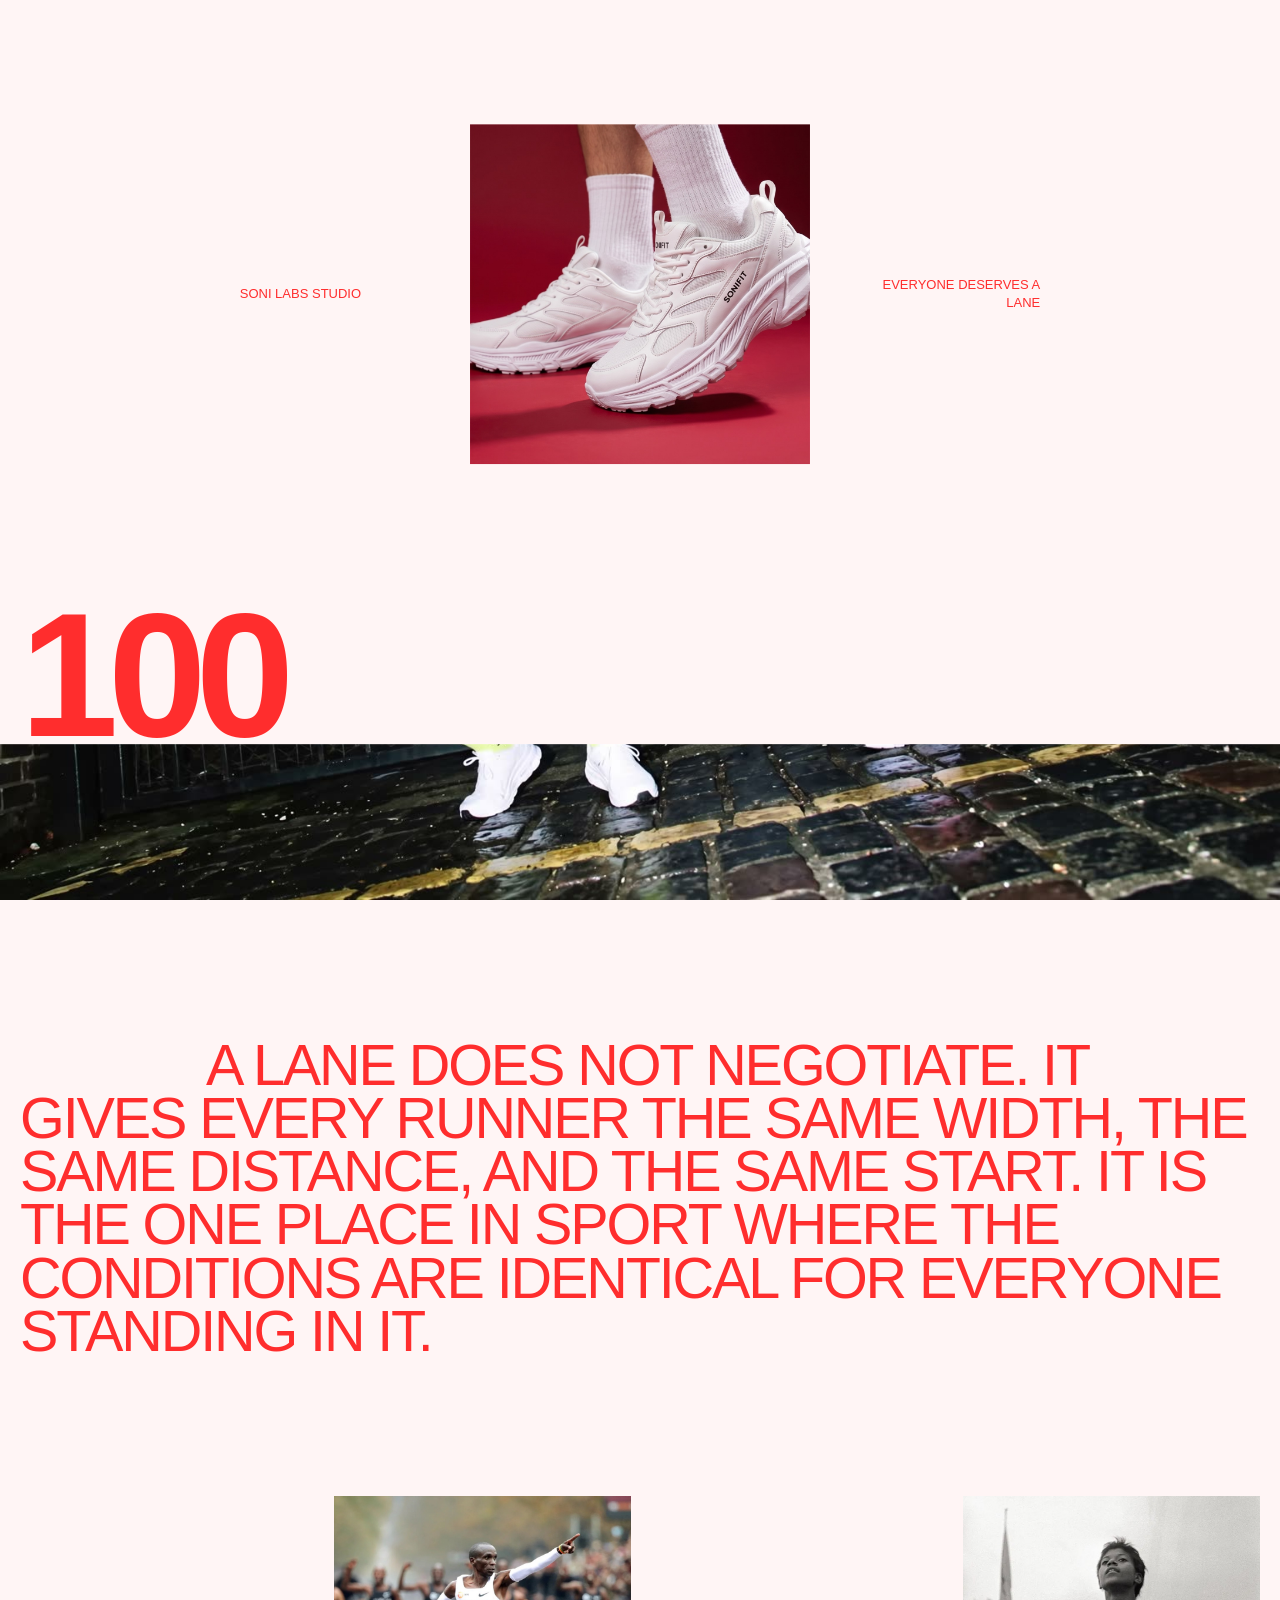
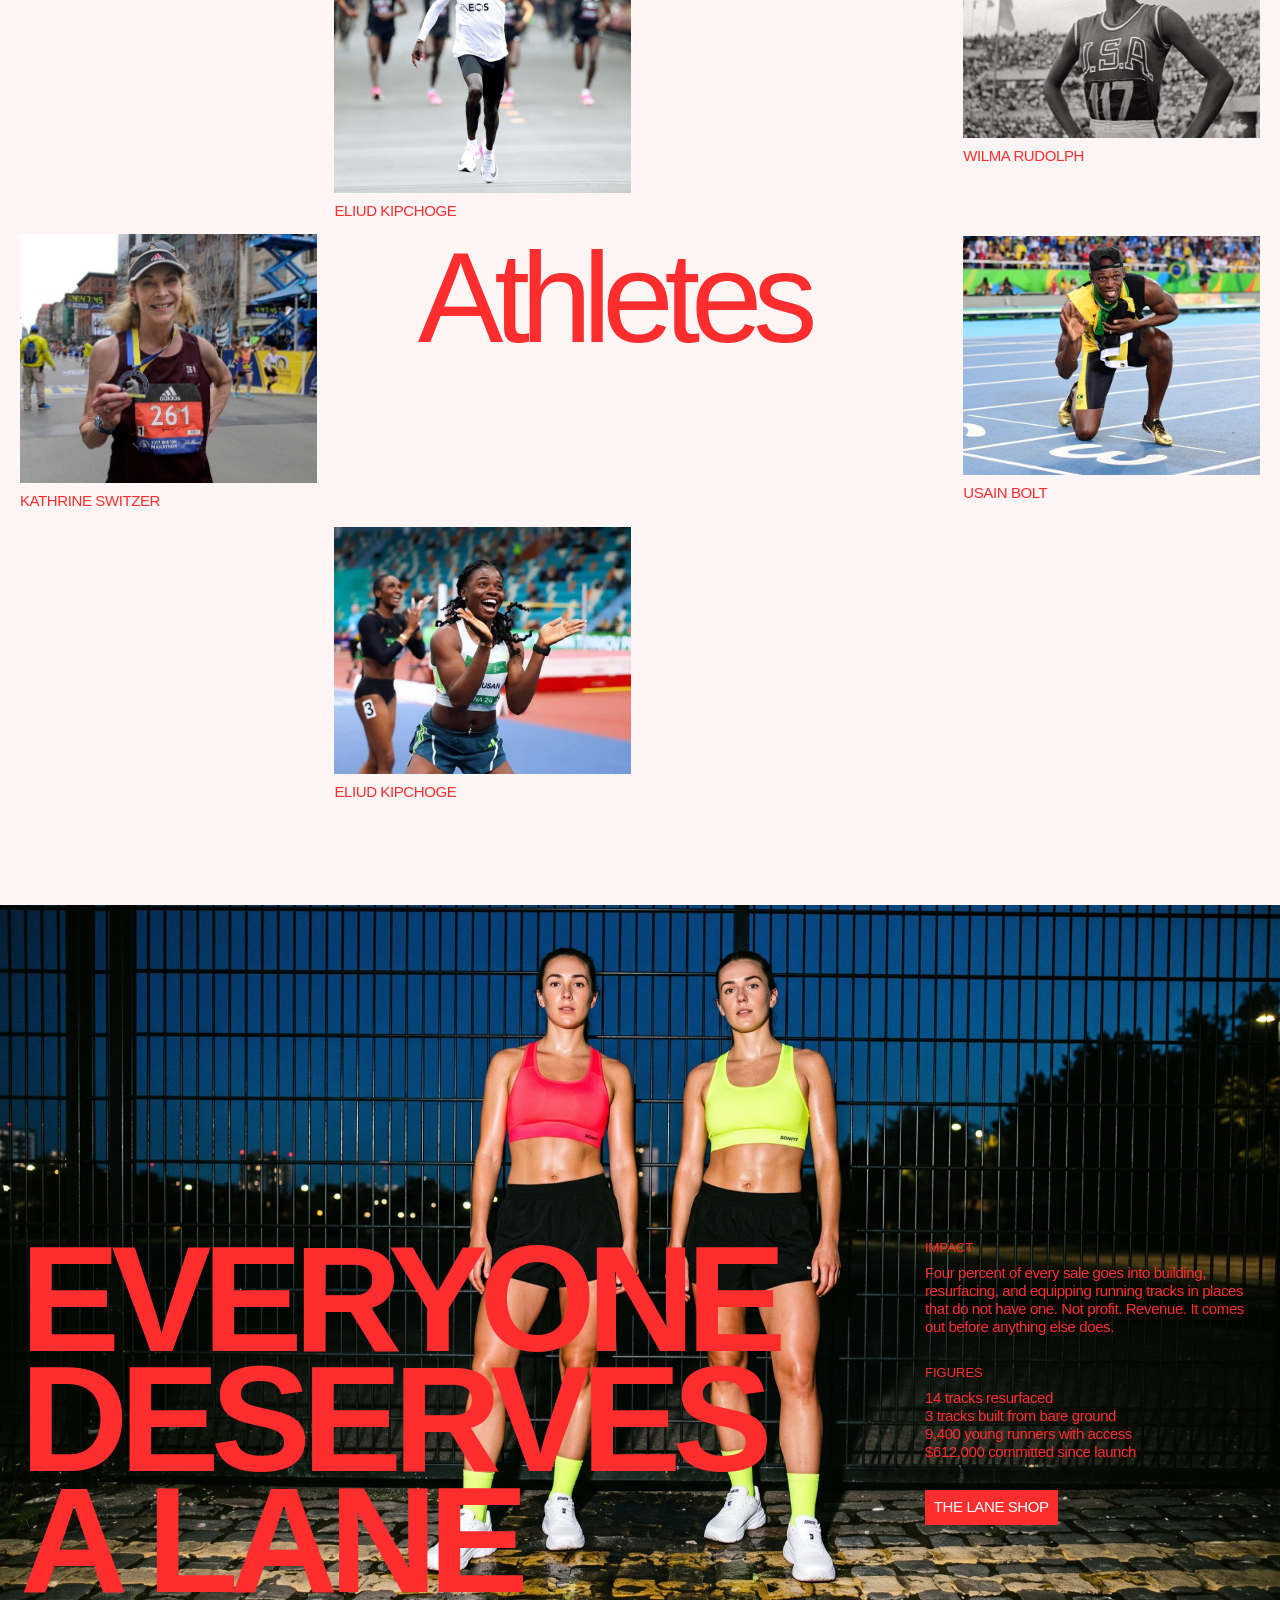
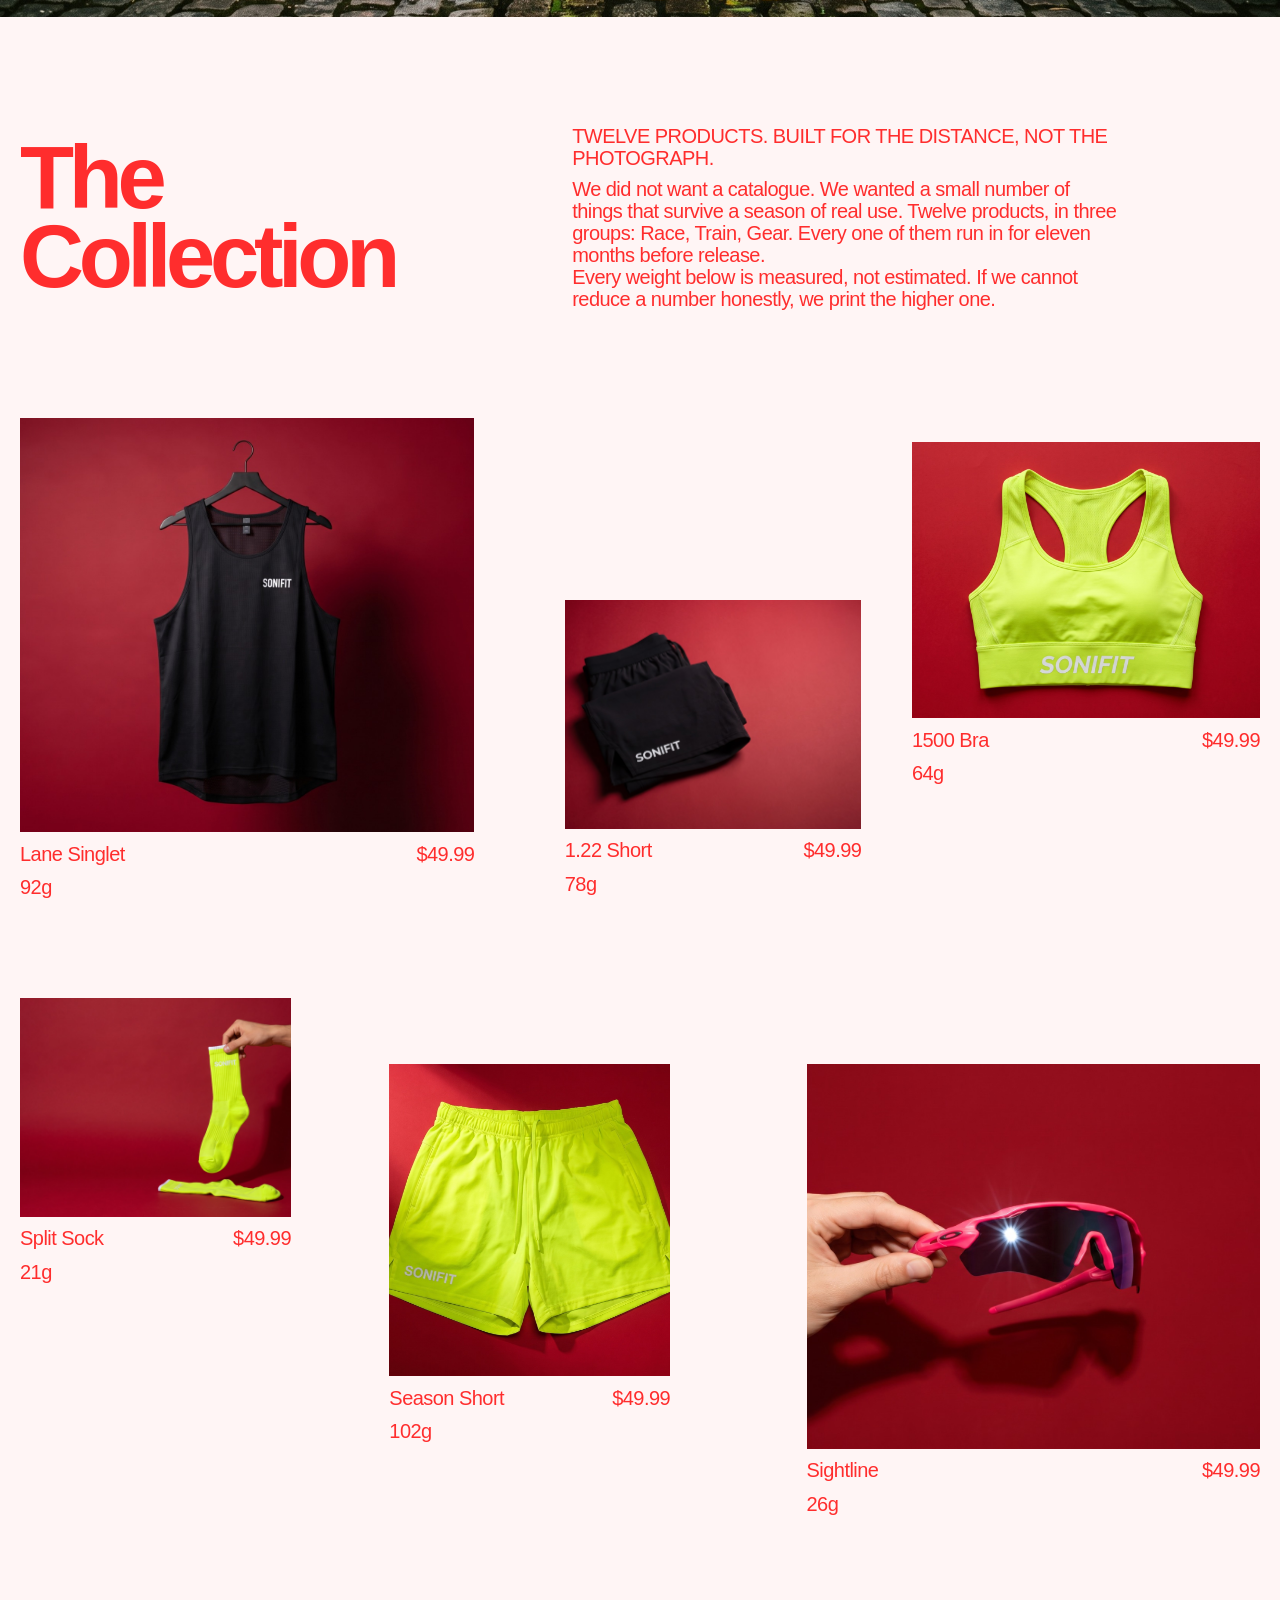
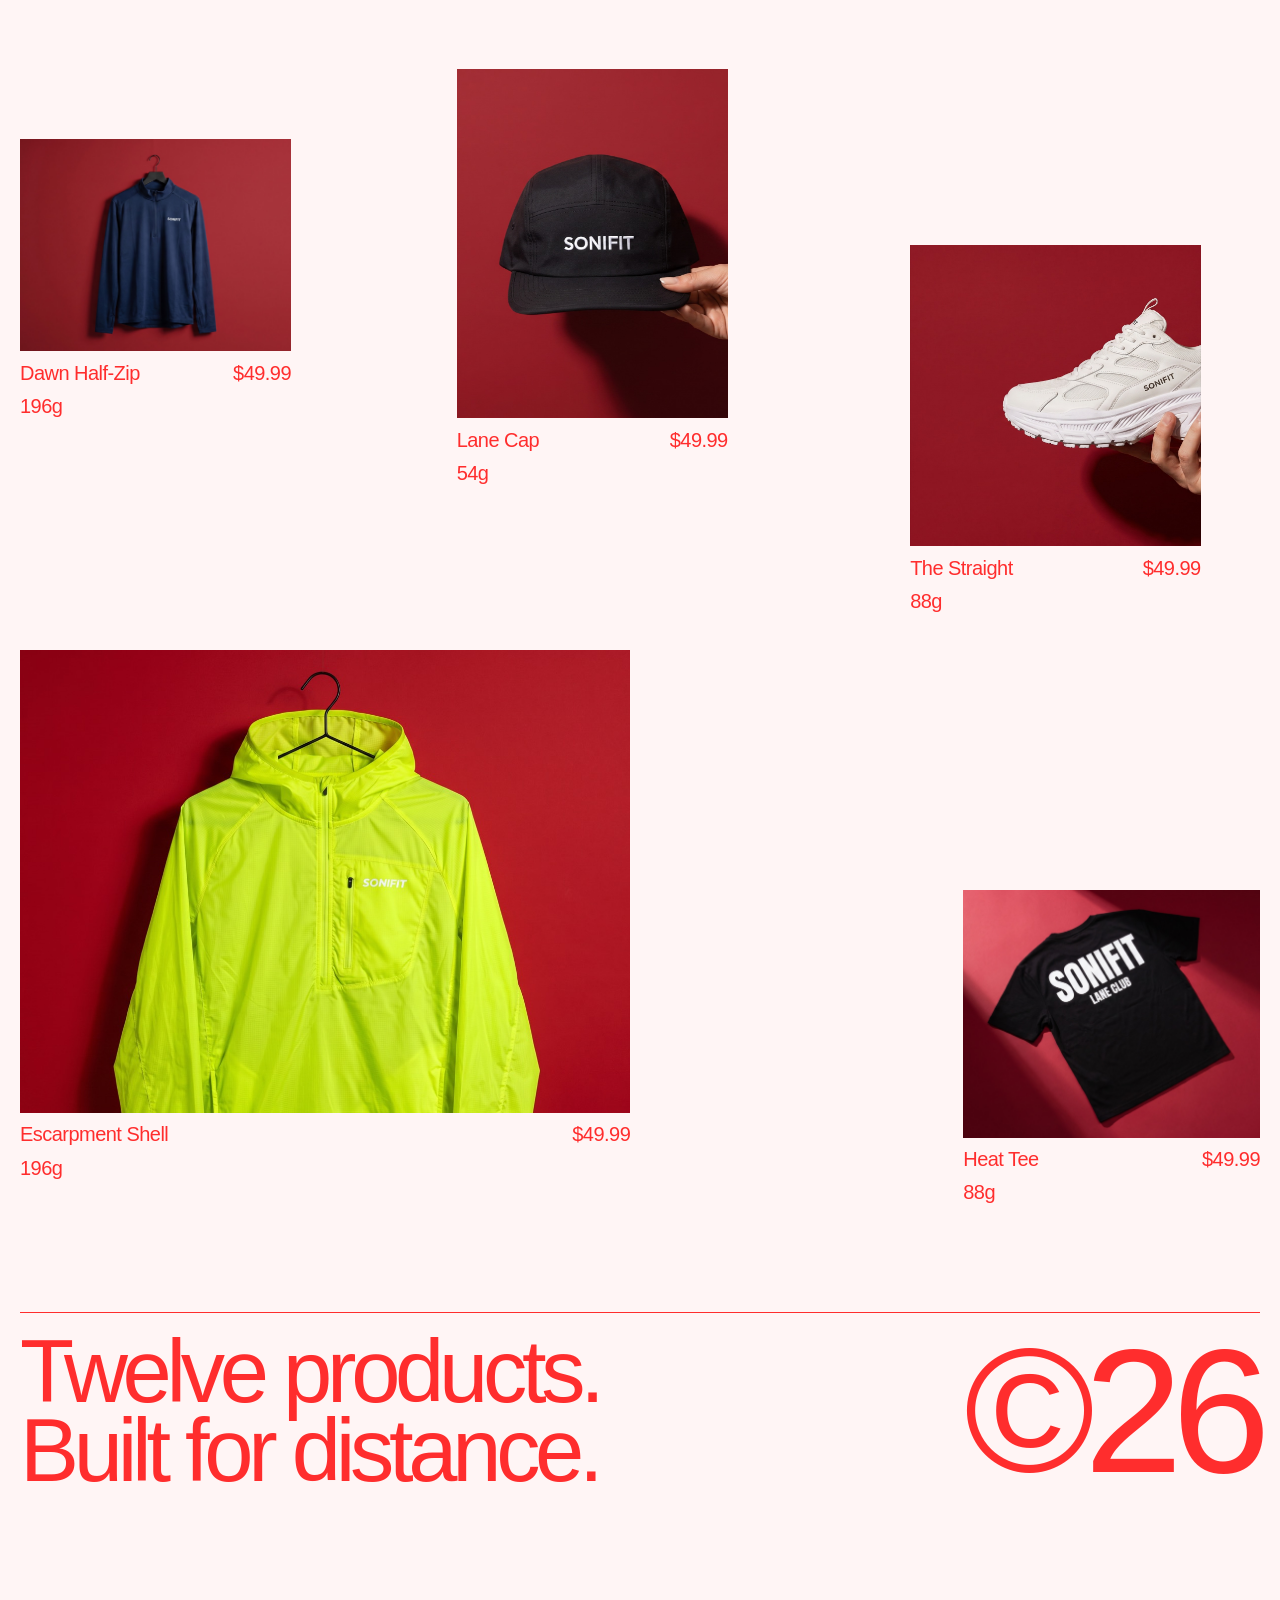
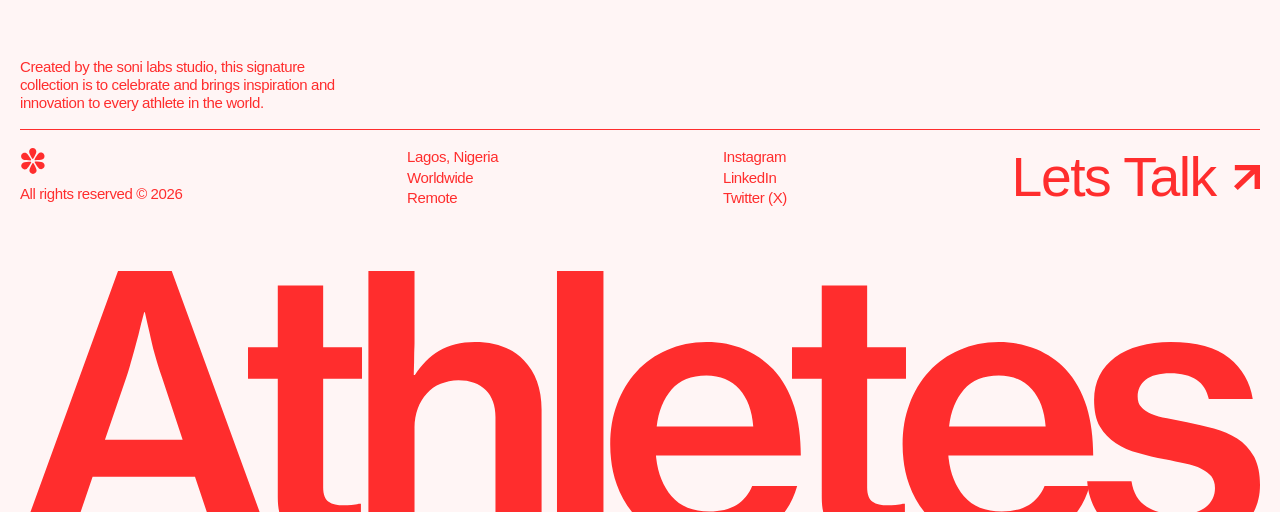
==== commit 3912047a: "fix: make the mark read letter-by-letter, add the collage entrance The transition mark's stagger was" ====
--- a/index.html
+++ b/index.html
@@ -7,7 +7,7 @@
 <meta name="description" content="Twelve products. Built for the distance, not the photograph. A signature running collection by Soni Labs Studio.">
 <meta name="theme-color" content="#fff5f5">
 <link rel="icon" href="assets/svg/logo-mark.svg" type="image/svg+xml">
-<link rel="stylesheet" href="styles.css?v=37">
+<link rel="stylesheet" href="styles.css?v=40">
 
 <!-- The athlete page is one click away from five cards, and the transition
      covers the screen for ~1.4s before navigating. Fetching it up front means
@@ -413,7 +413,7 @@
 <script src="assets/js/SplitText.min.js"></script>
 <script src="assets/js/ScrollTrigger.min.js"></script>
 <script src="assets/js/lenis.min.js"></script>
-<script src="script.js?v=37"></script>
-<script src="assets/js/slitscan.js?v=37"></script>
+<script src="script.js?v=40"></script>
+<script src="assets/js/slitscan.js?v=40"></script>
 </body>
 </html>
--- a/styles.css
+++ b/styles.css
@@ -493,6 +493,29 @@
    show the two offset from each other. Hold it until the intro finishes —
    removing .js-anim reveals it, no JS involved. */
 .js-anim .ath__title--outline { opacity: 0; }
+
+/* The collage photographs wait behind their own frames until the intro moves
+   them out. Set here rather than by the script so there is no frame of the
+   finished collage before GSAP takes over; if the script never runs, `js-anim`
+   is never added and the pictures are simply in place.
+
+   The pre-state is `opacity`, never `transform` — the same pattern the
+   wordmark letters use. A transform here is read by GSAP as the element's
+   start value and composed with its own `yPercent`, so the tween ends at
+   `translate(0px, 394.578px)`: a full frame down, clipped away, invisible.
+   GSAP owns the transform end to end and releases the opacity on its first
+   frame.
+
+   `transition: none` matters too. These images carry a 0.7s transform
+   transition for the hover scale, and leaving it on means every frame GSAP
+   writes is *also* being CSS-transitioned — the tween and the transition
+   chase each other and the motion comes out sluggish and unsteady. GSAP
+   clears its inline styles when the intro ends, handing the hover transition
+   straight back. */
+.js-anim .ath__img img {
+  transition: none;
+  opacity: 0;
+}
 .js-anim .hero .rule { transform: scaleX(0); transform-origin: 0 50%; }
 
 /* ============================== ABOUT =================================== */
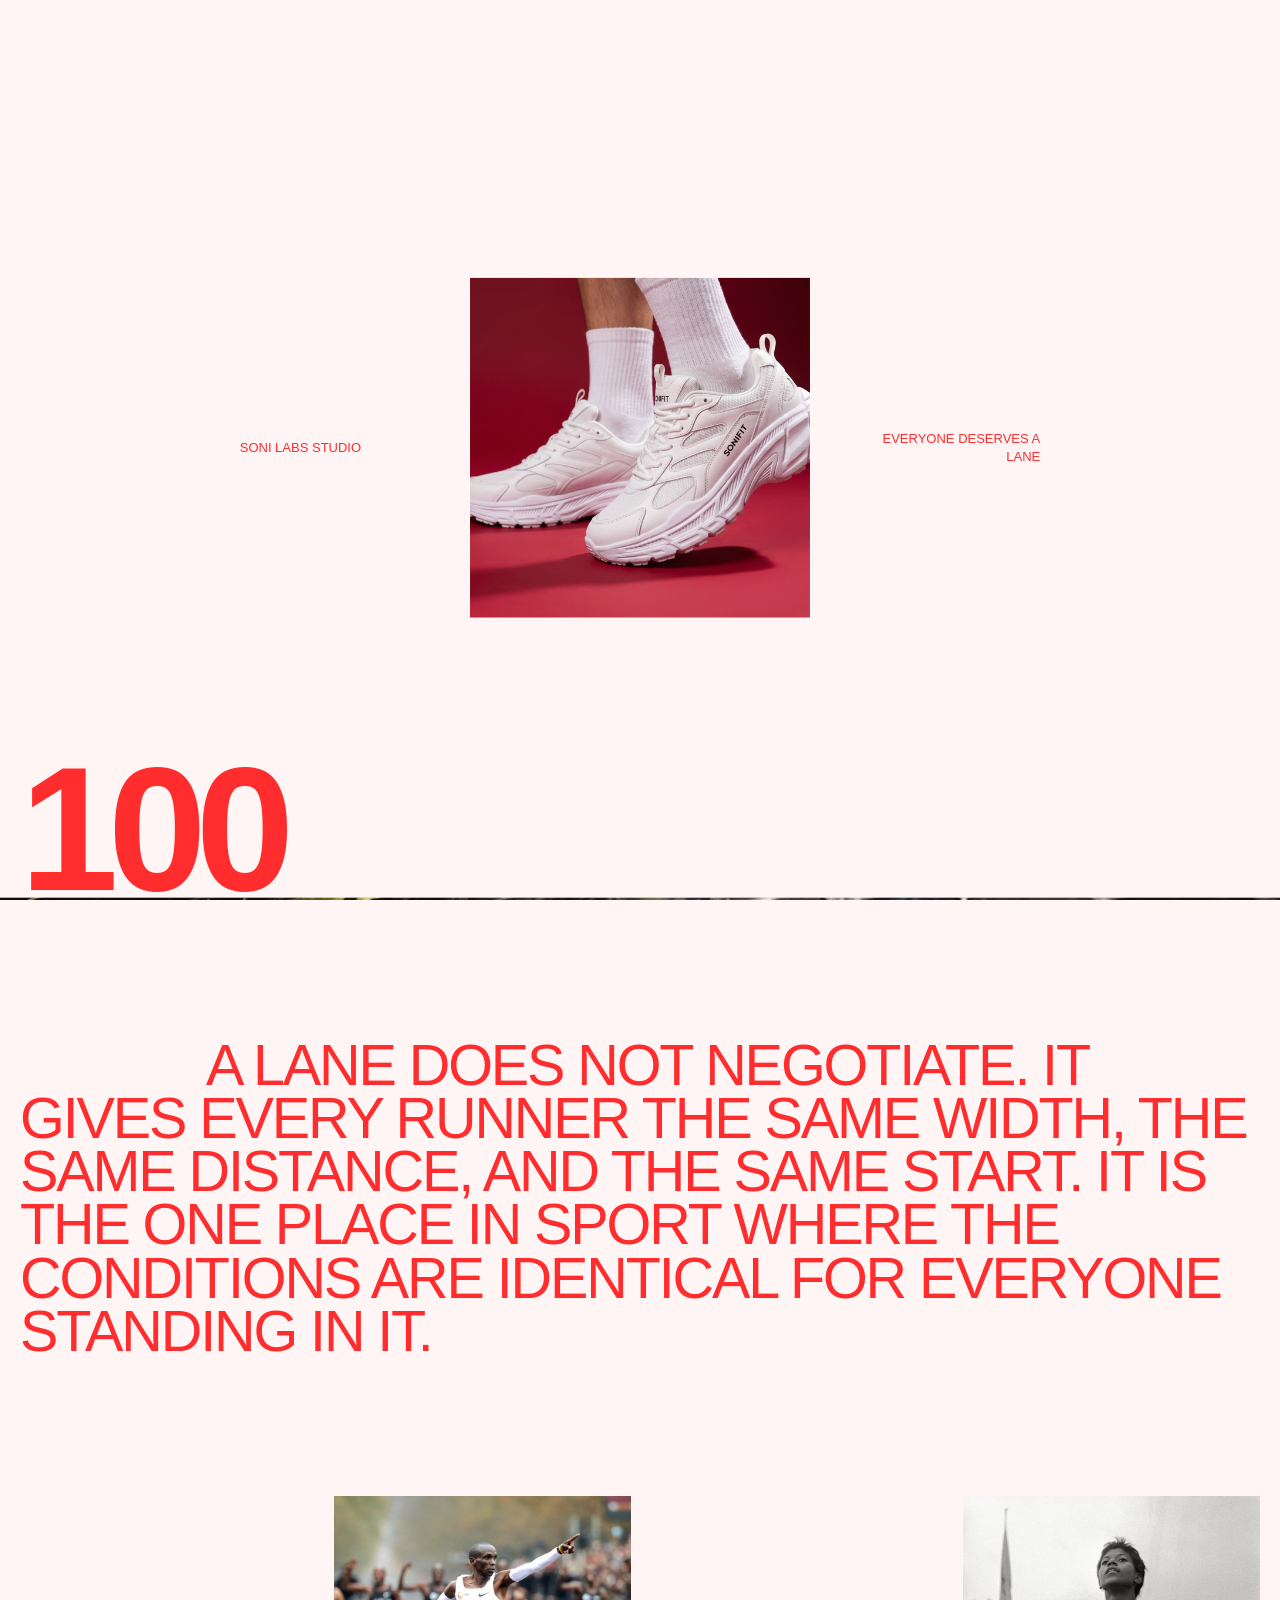
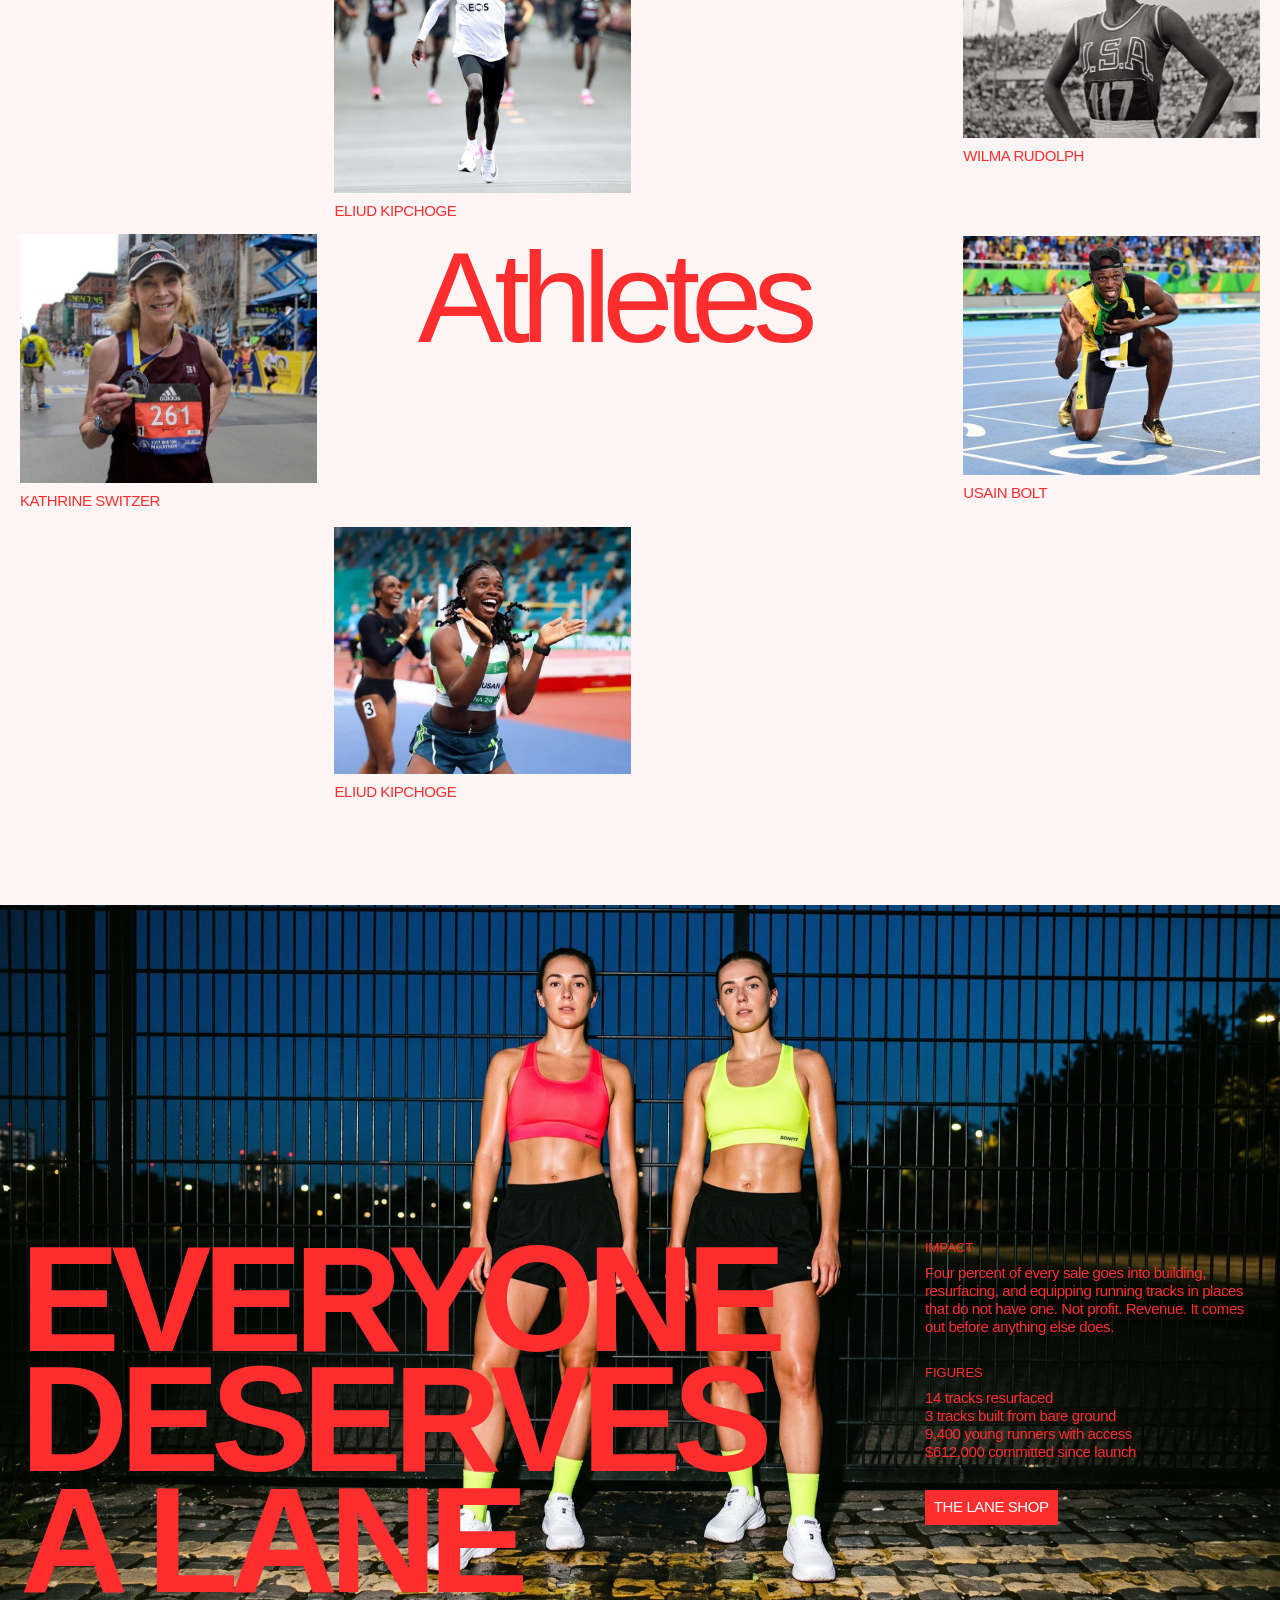
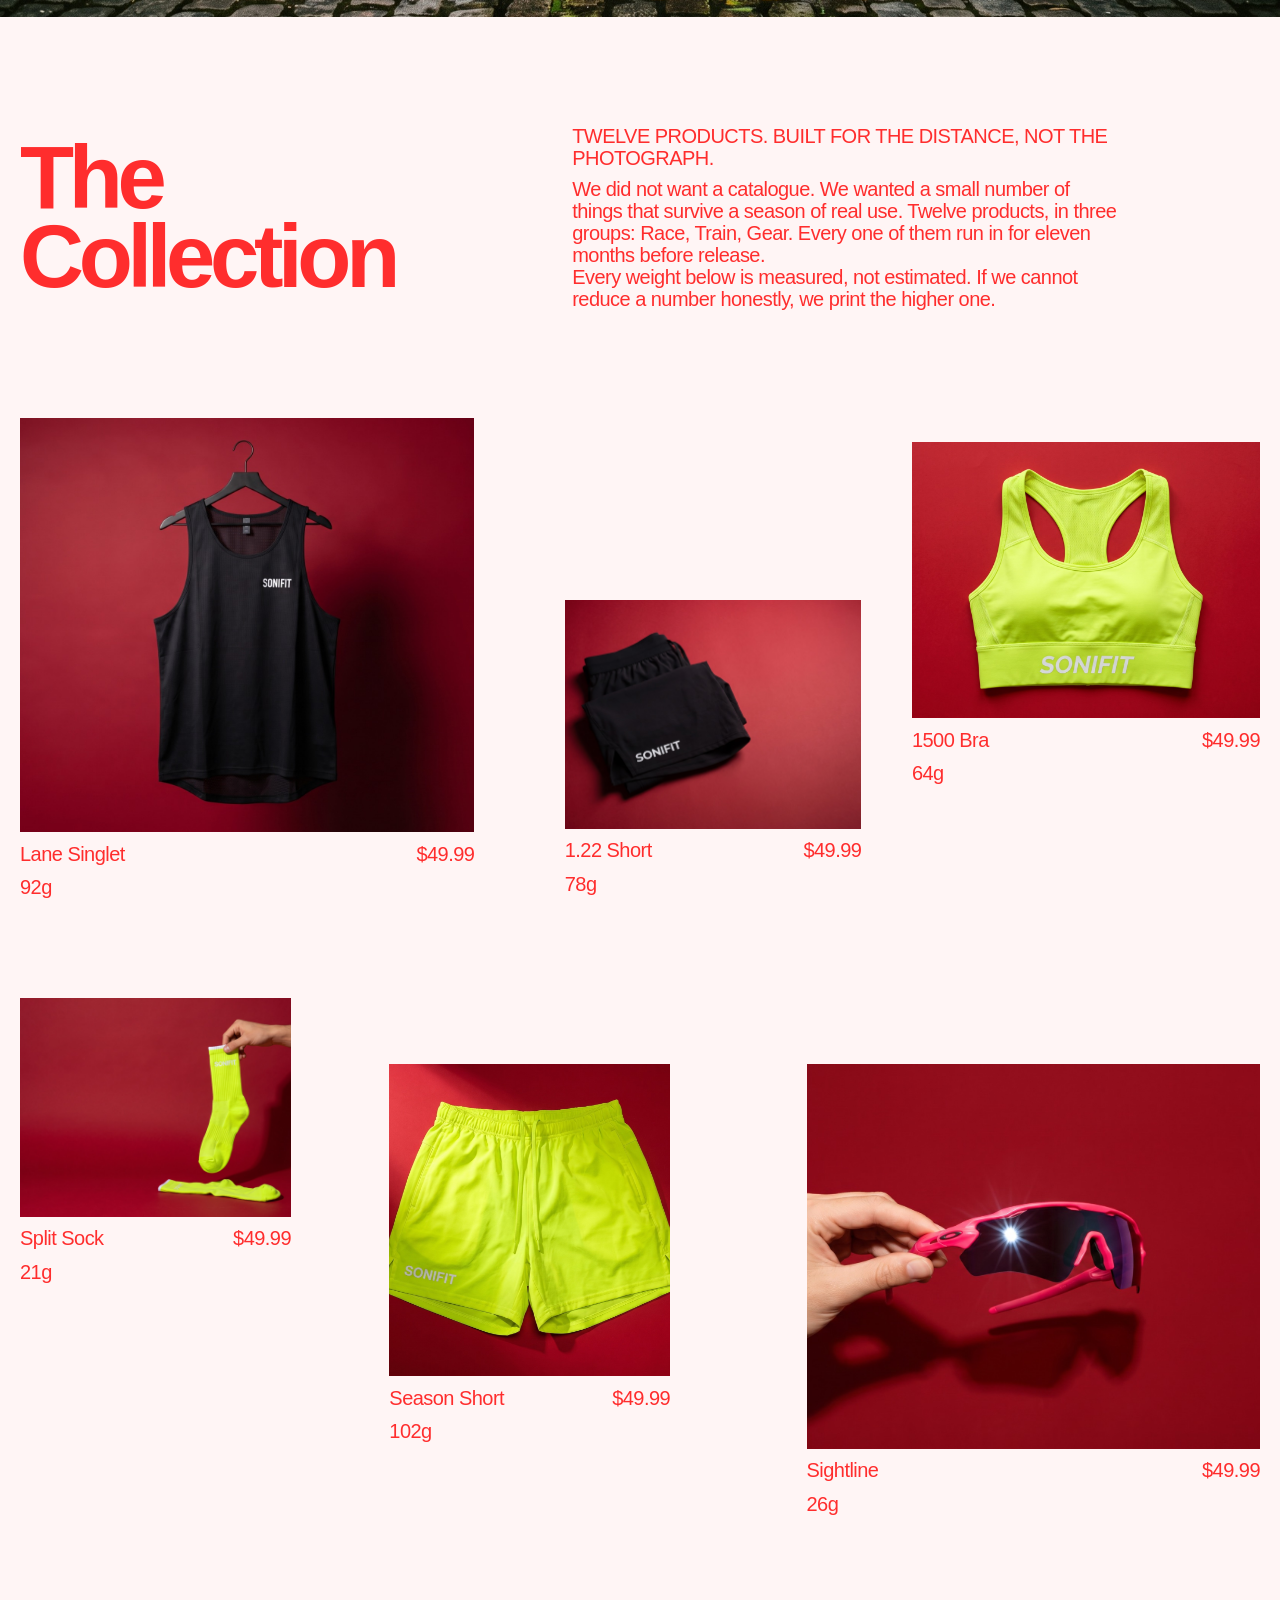
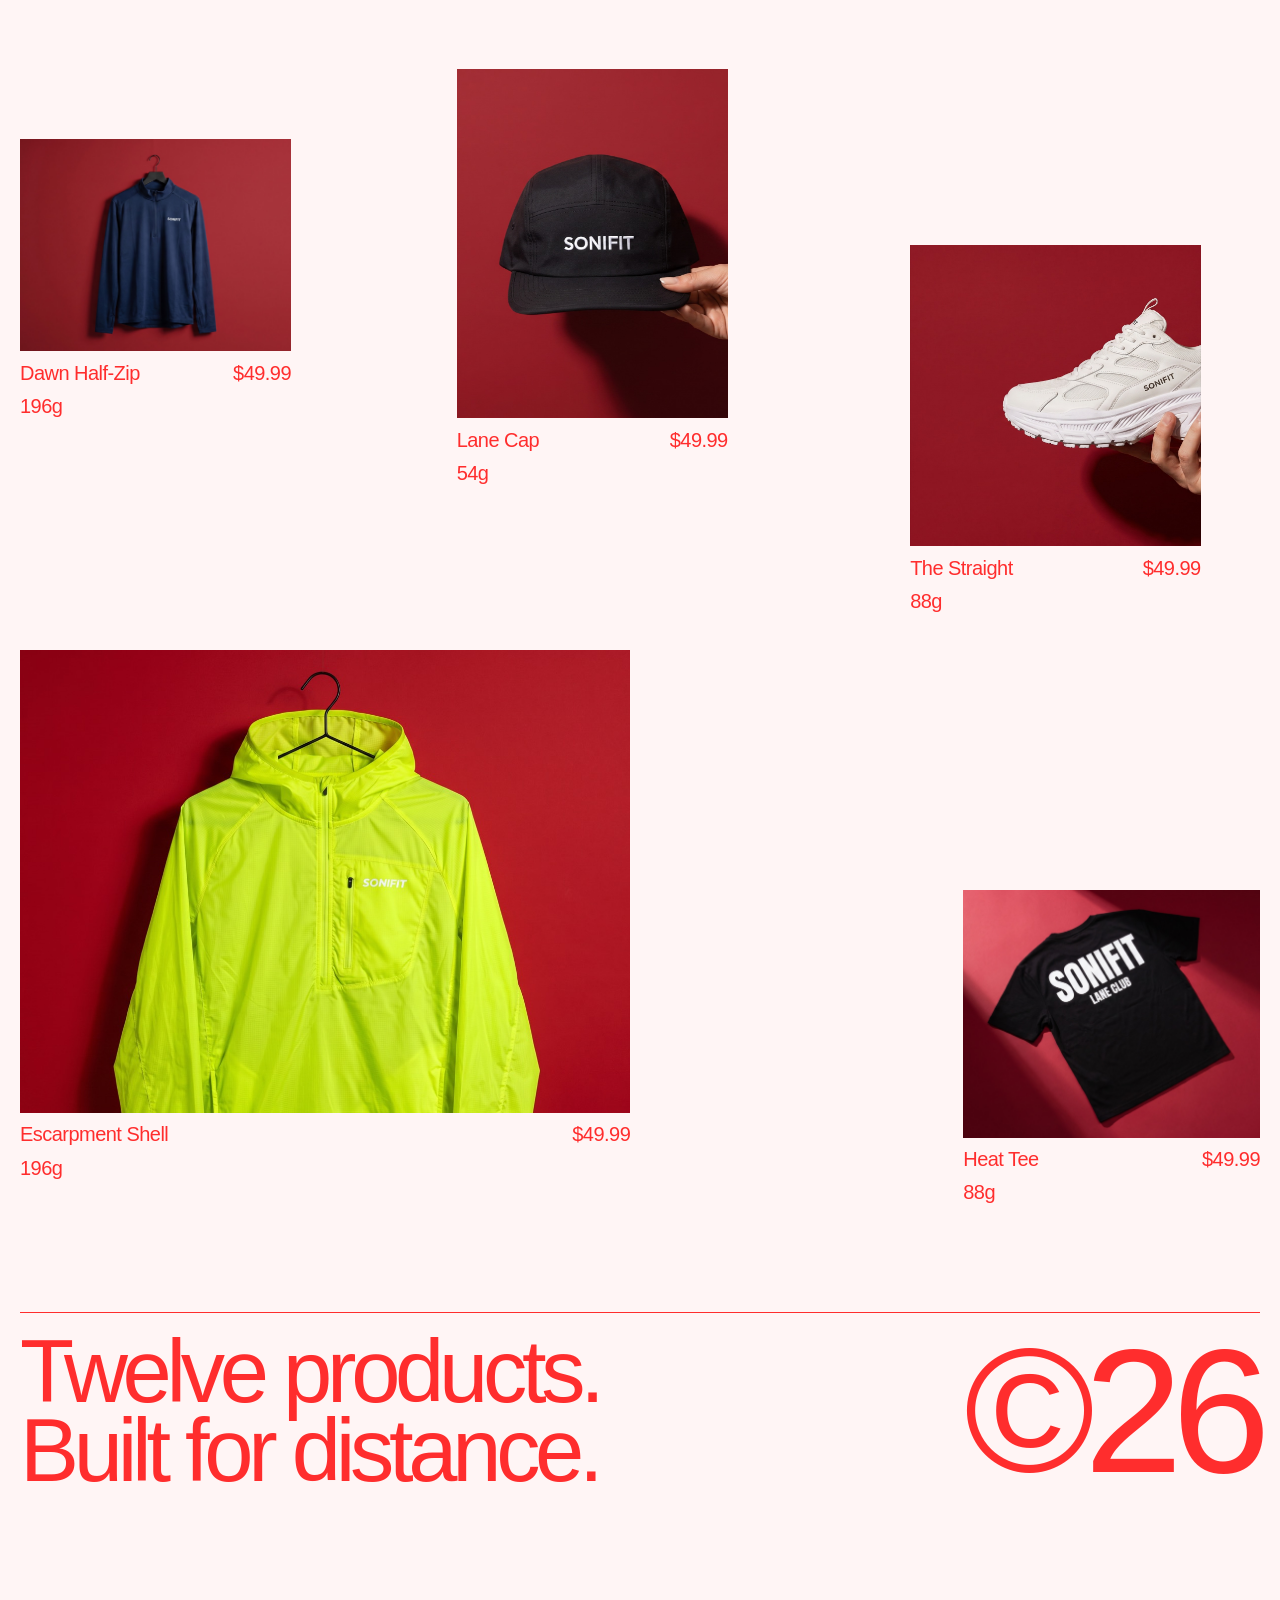
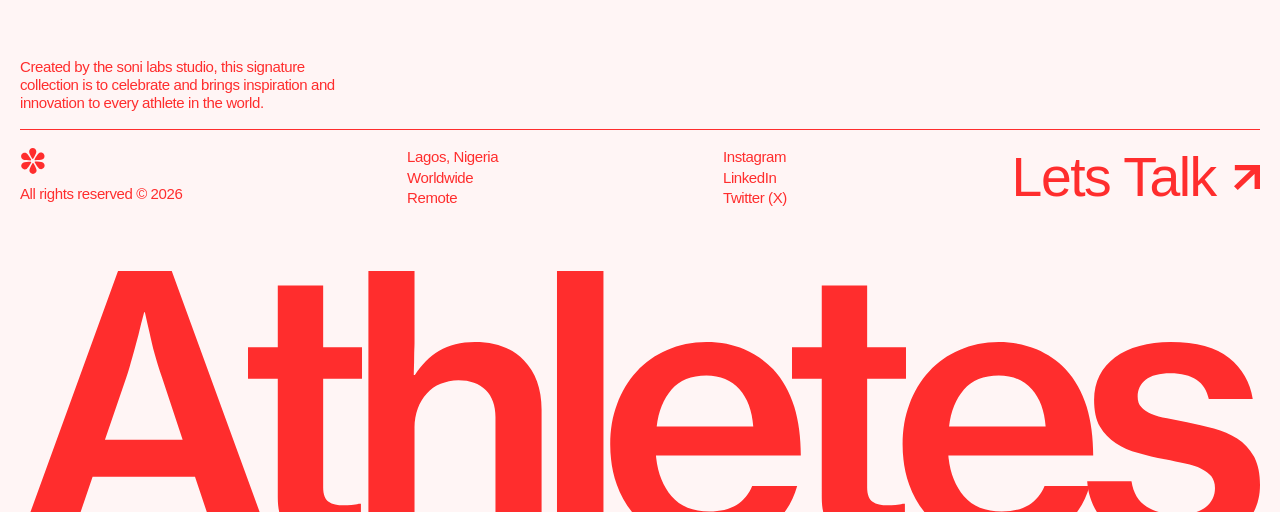
==== commit ecfbdf33: "fix: collage photographs fade up as whole frames, no tinted ground The reveal moved the picture insi" ====
--- a/index.html
+++ b/index.html
@@ -7,7 +7,7 @@
 <meta name="description" content="Twelve products. Built for the distance, not the photograph. A signature running collection by Soni Labs Studio.">
 <meta name="theme-color" content="#fff5f5">
 <link rel="icon" href="assets/svg/logo-mark.svg" type="image/svg+xml">
-<link rel="stylesheet" href="styles.css?v=40">
+<link rel="stylesheet" href="styles.css?v=41">
 
 <!-- The athlete page is one click away from five cards, and the transition
      covers the screen for ~1.4s before navigating. Fetching it up front means
@@ -413,7 +413,7 @@
 <script src="assets/js/SplitText.min.js"></script>
 <script src="assets/js/ScrollTrigger.min.js"></script>
 <script src="assets/js/lenis.min.js"></script>
-<script src="script.js?v=40"></script>
-<script src="assets/js/slitscan.js?v=40"></script>
+<script src="script.js?v=41"></script>
+<script src="assets/js/slitscan.js?v=41"></script>
 </body>
 </html>
--- a/styles.css
+++ b/styles.css
@@ -494,28 +494,20 @@
    removing .js-anim reveals it, no JS involved. */
 .js-anim .ath__title--outline { opacity: 0; }
 
-/* The collage photographs wait behind their own frames until the intro moves
-   them out. Set here rather than by the script so there is no frame of the
-   finished collage before GSAP takes over; if the script never runs, `js-anim`
-   is never added and the pictures are simply in place.
-
-   The pre-state is `opacity`, never `transform` — the same pattern the
-   wordmark letters use. A transform here is read by GSAP as the element's
-   start value and composed with its own `yPercent`, so the tween ends at
-   `translate(0px, 394.578px)`: a full frame down, clipped away, invisible.
-   GSAP owns the transform end to end and releases the opacity on its first
-   frame.
-
-   `transition: none` matters too. These images carry a 0.7s transform
-   transition for the hover scale, and leaving it on means every frame GSAP
-   writes is *also* being CSS-transitioned — the tween and the transition
-   chase each other and the motion comes out sluggish and unsteady. GSAP
-   clears its inline styles when the intro ends, handing the hover transition
-   straight back. */
-.js-anim .ath__img img {
-  transition: none;
-  opacity: 0;
-}
+/* The collage photographs wait, whole, until the intro brings them up. The
+   pre-state is on the *figure*, so the frame and everything in it is hidden
+   together — hiding only the picture inside left the frame's own ground
+   showing as a red rectangle where the photograph was about to be.
+
+   `opacity`, never `transform`: a CSS transform is read by GSAP as the
+   element's start value and composed with its own, so the tween ends a full
+   frame off target. GSAP owns the transform end to end and releases the
+   opacity on its first frame.
+
+   Set here rather than by the script so there is no frame of the finished
+   collage before GSAP takes over; if the script never runs, `js-anim` is never
+   added and the pictures are simply in place. */
+.js-anim .ath__img { opacity: 0; }
 .js-anim .hero .rule { transform: scaleX(0); transform-origin: 0 50%; }
 
 /* ============================== ABOUT =================================== */
@@ -930,7 +922,6 @@
   margin: 0;
   overflow: hidden;
   z-index: 2;
-  background: rgba(255, 45, 45, 0.06);
 }
 
 .ath__img img {
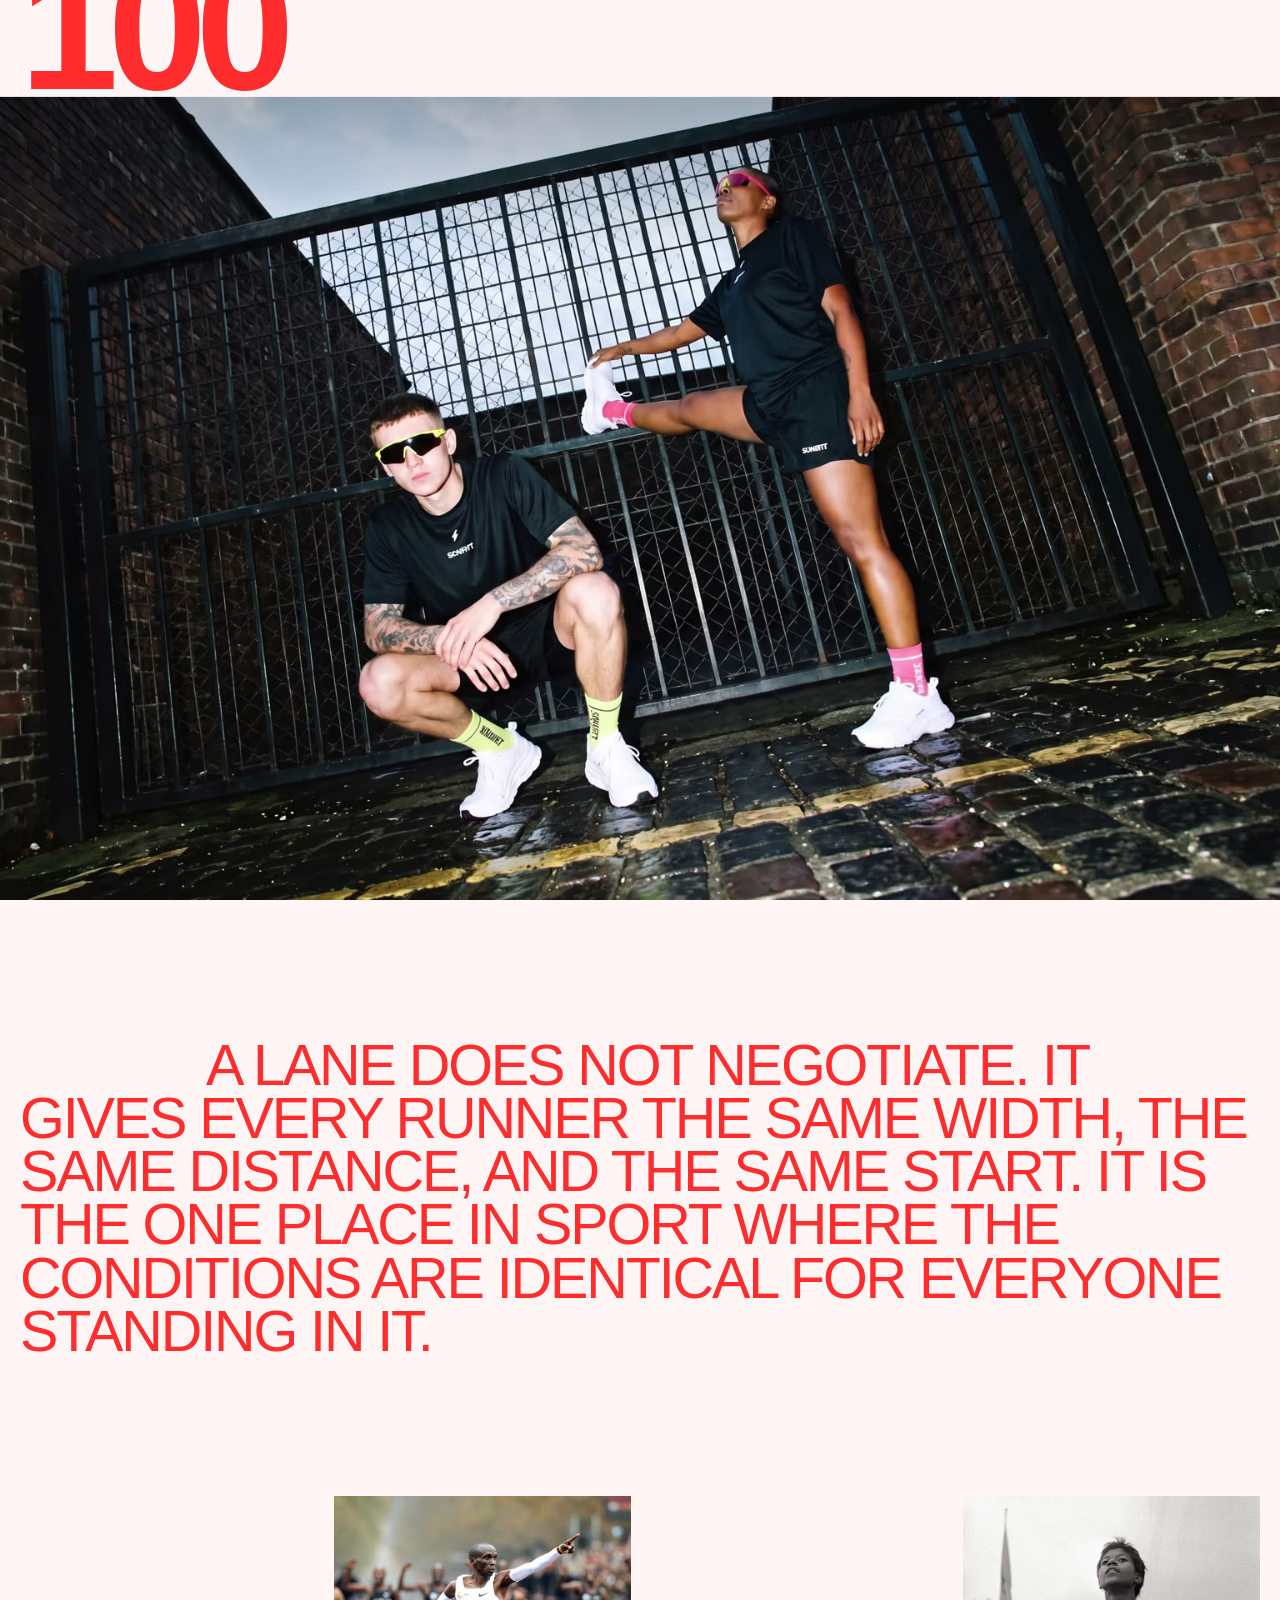
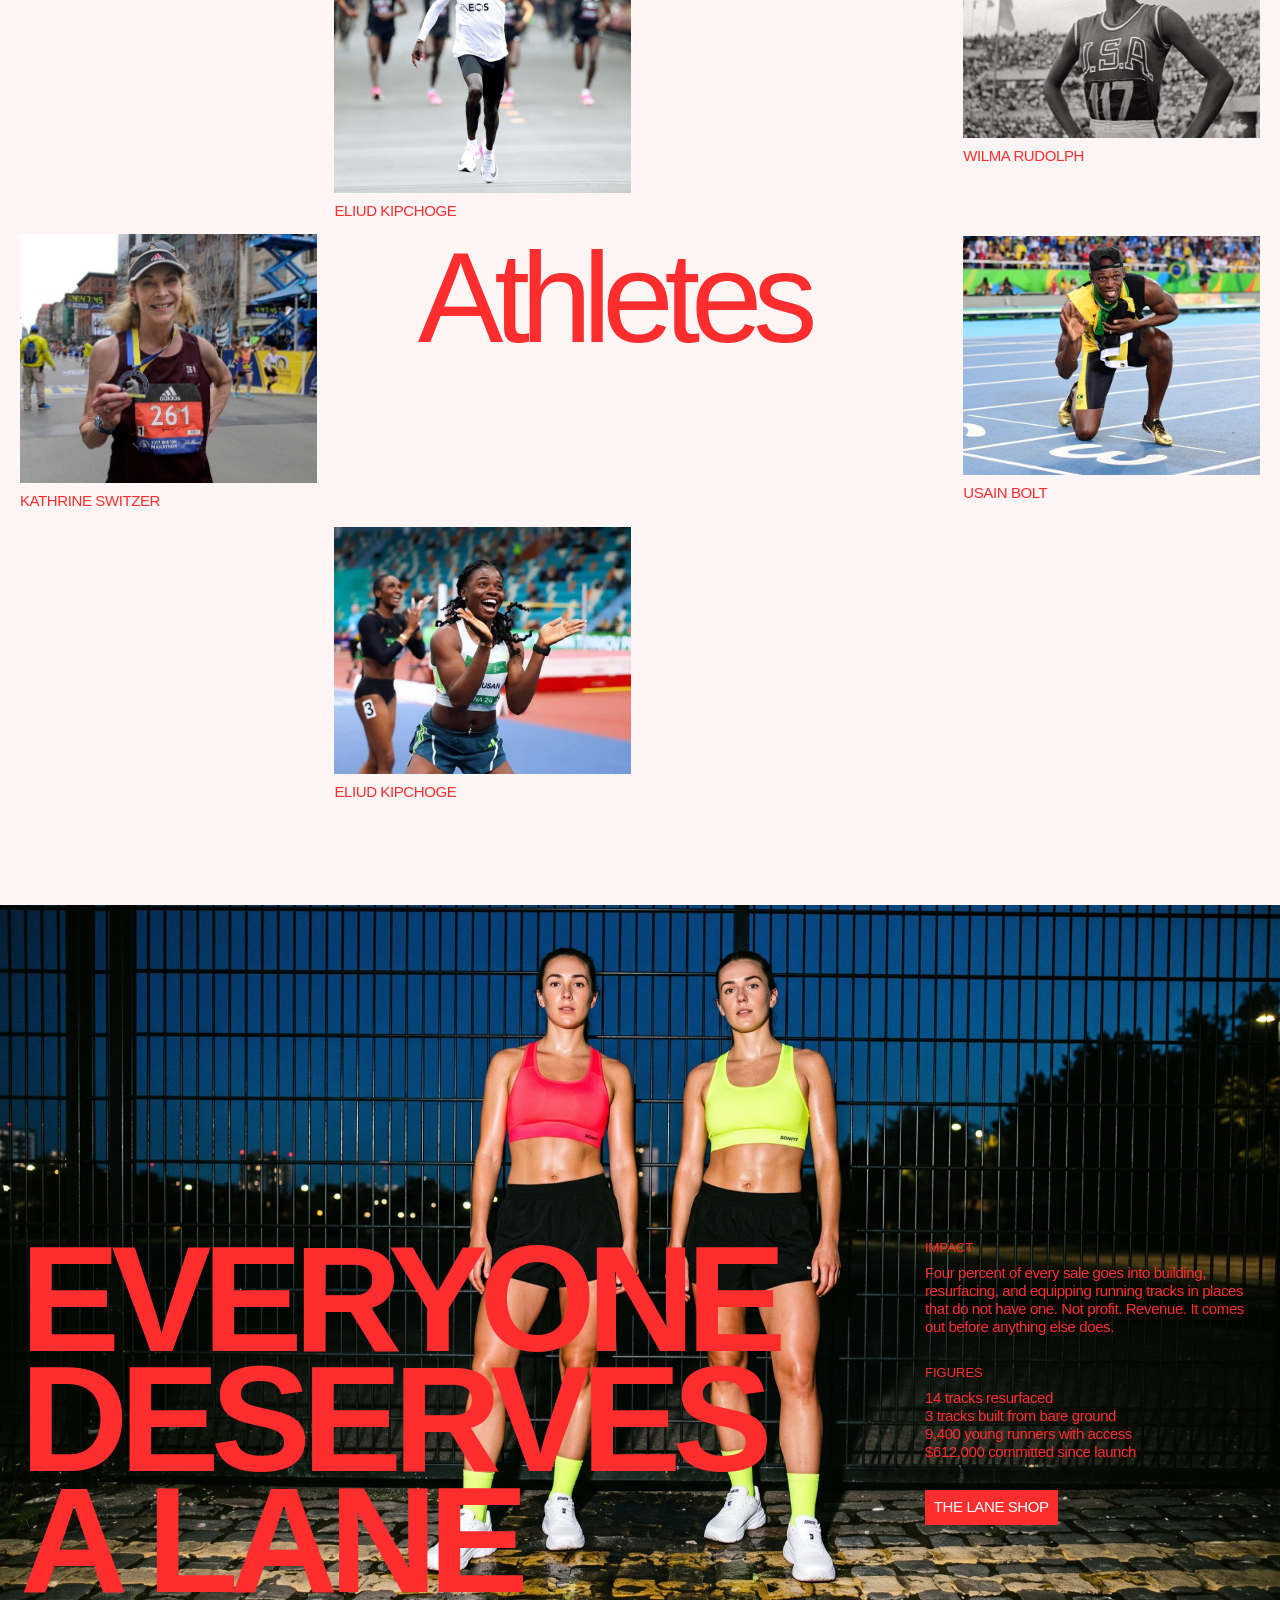
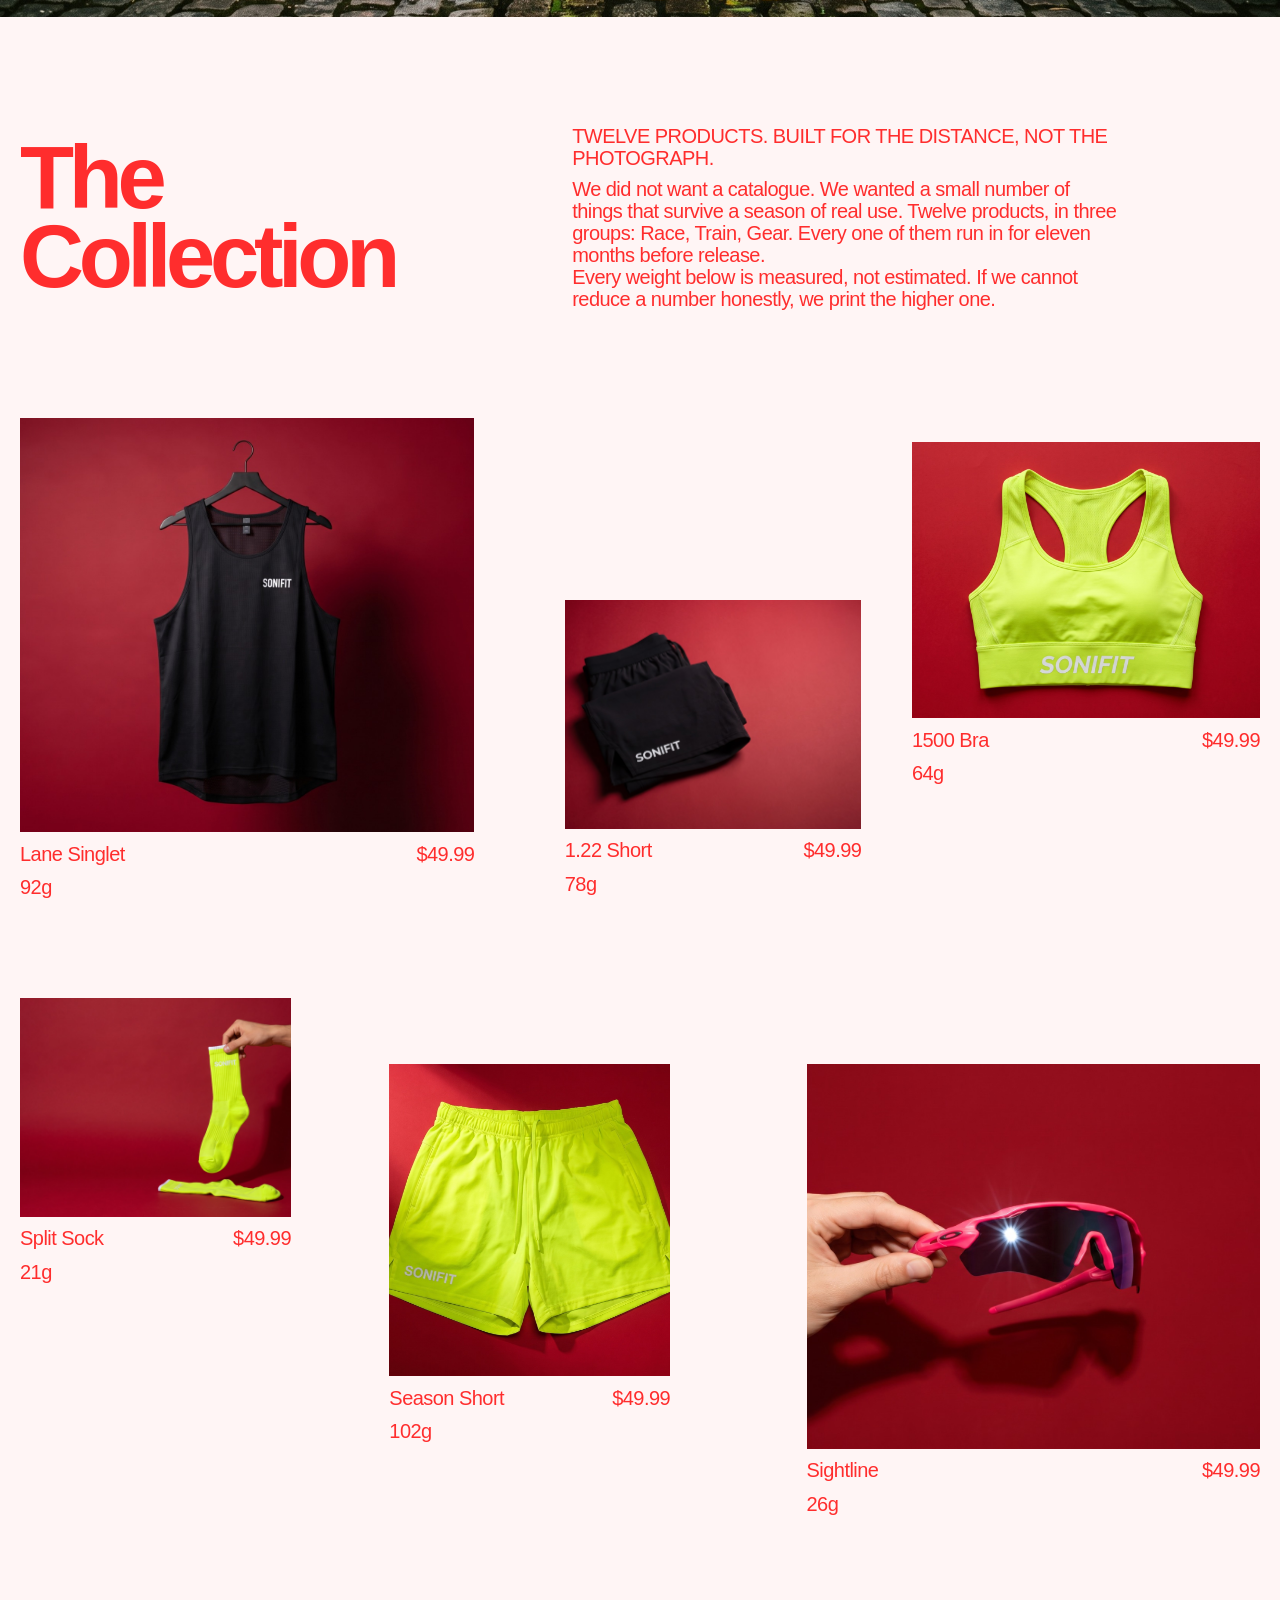
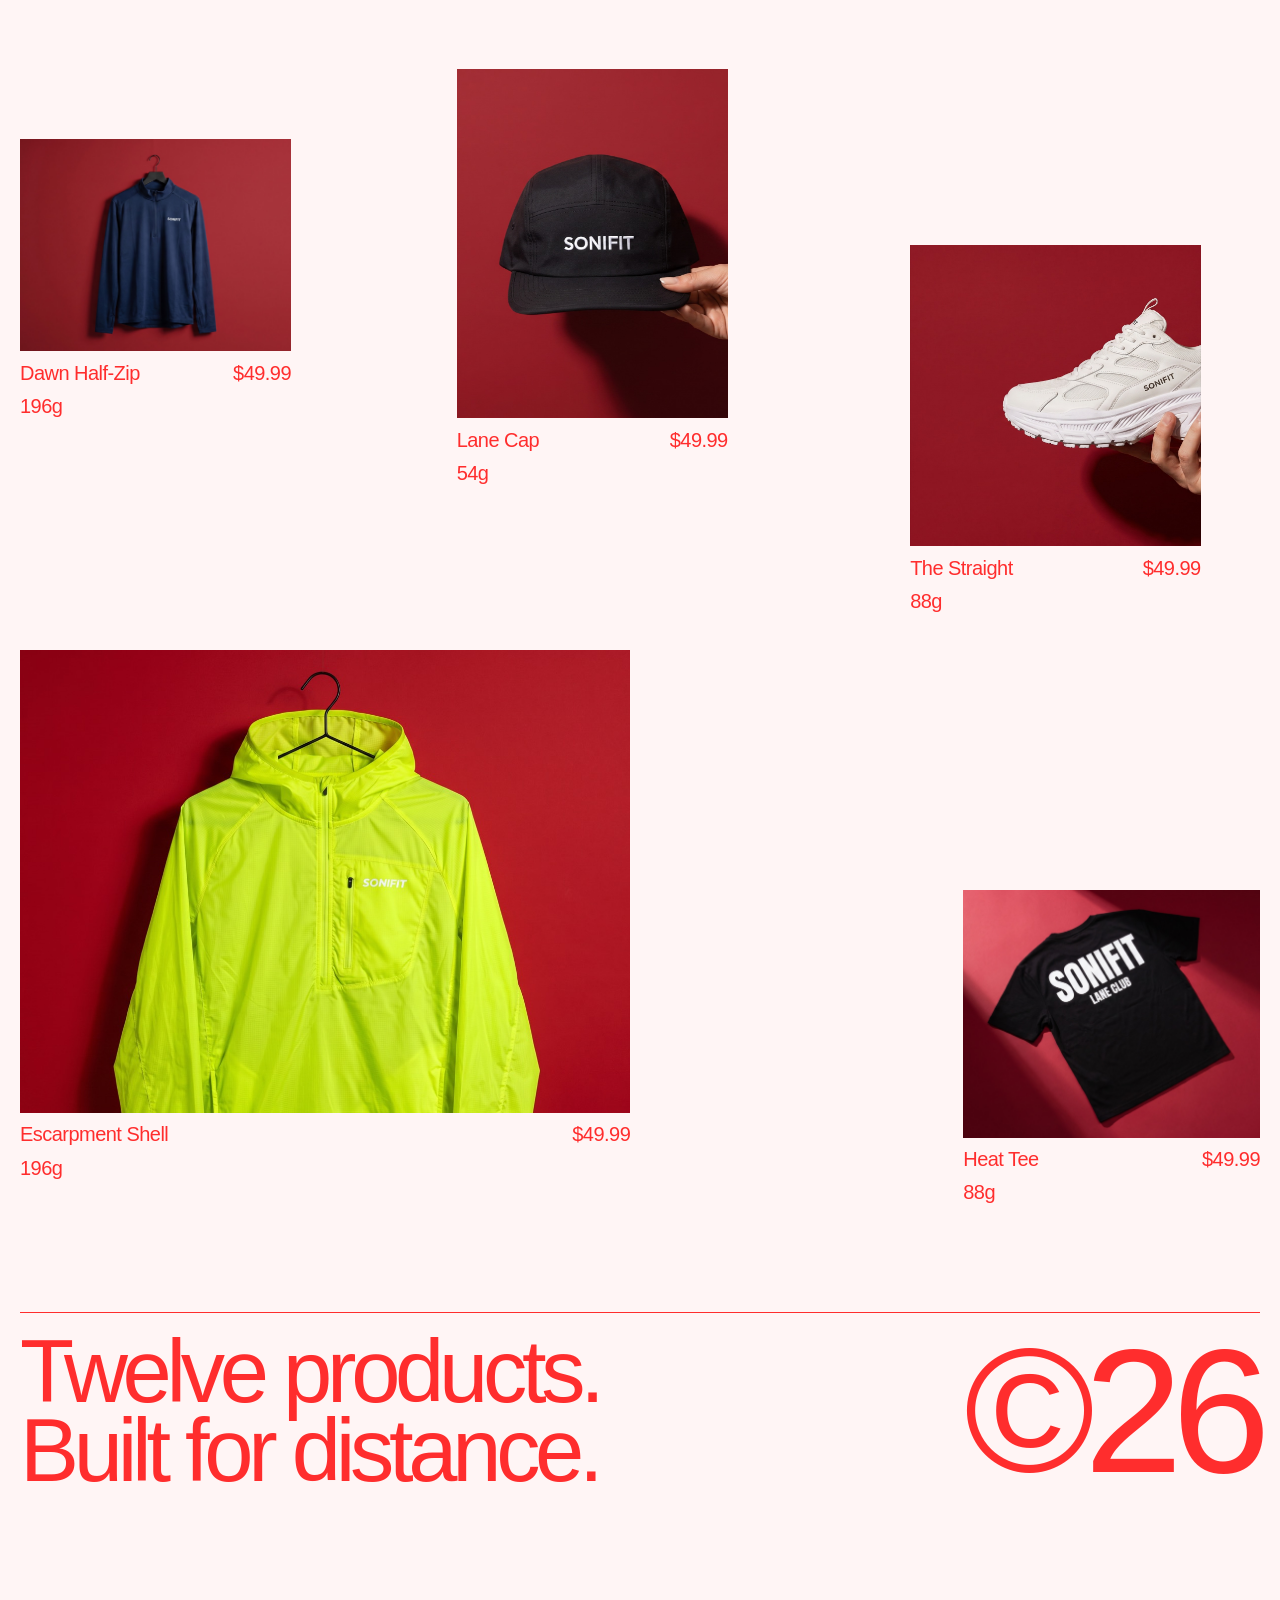
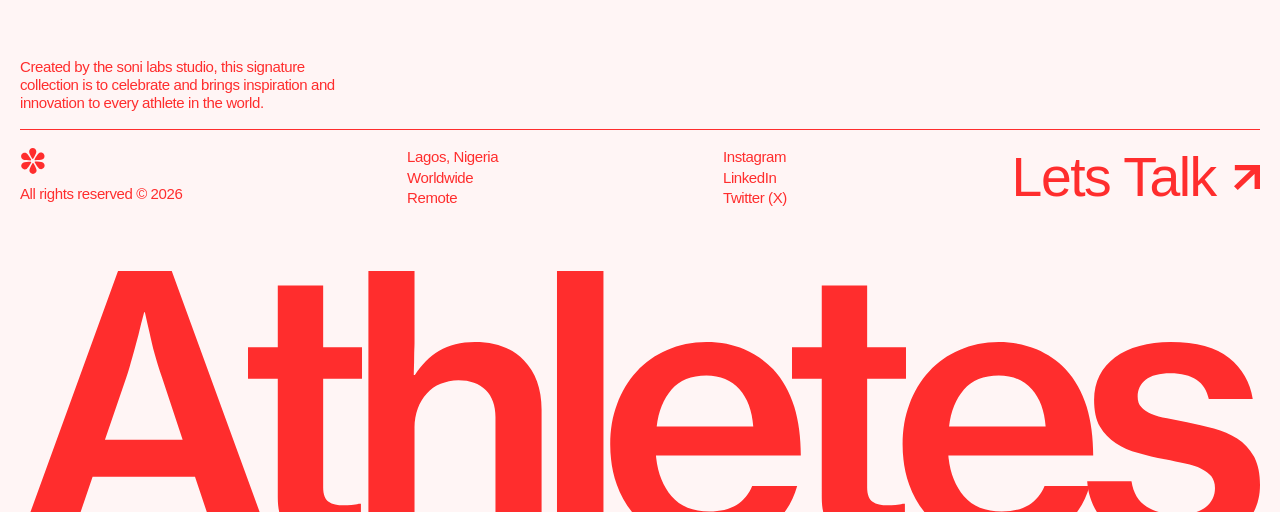
==== commit 8d24185d: "fix: the two athlete name copies animate as one Only the solid copy carries data-anim, so the stroke" ====
--- a/index.html
+++ b/index.html
@@ -7,7 +7,7 @@
 <meta name="description" content="Twelve products. Built for the distance, not the photograph. A signature running collection by Soni Labs Studio.">
 <meta name="theme-color" content="#fff5f5">
 <link rel="icon" href="assets/svg/logo-mark.svg" type="image/svg+xml">
-<link rel="stylesheet" href="styles.css?v=41">
+<link rel="stylesheet" href="styles.css?v=42">
 
 <!-- The athlete page is one click away from five cards, and the transition
      covers the screen for ~1.4s before navigating. Fetching it up front means
@@ -413,7 +413,7 @@
 <script src="assets/js/SplitText.min.js"></script>
 <script src="assets/js/ScrollTrigger.min.js"></script>
 <script src="assets/js/lenis.min.js"></script>
-<script src="script.js?v=41"></script>
-<script src="assets/js/slitscan.js?v=41"></script>
+<script src="script.js?v=42"></script>
+<script src="assets/js/slitscan.js?v=42"></script>
 </body>
 </html>
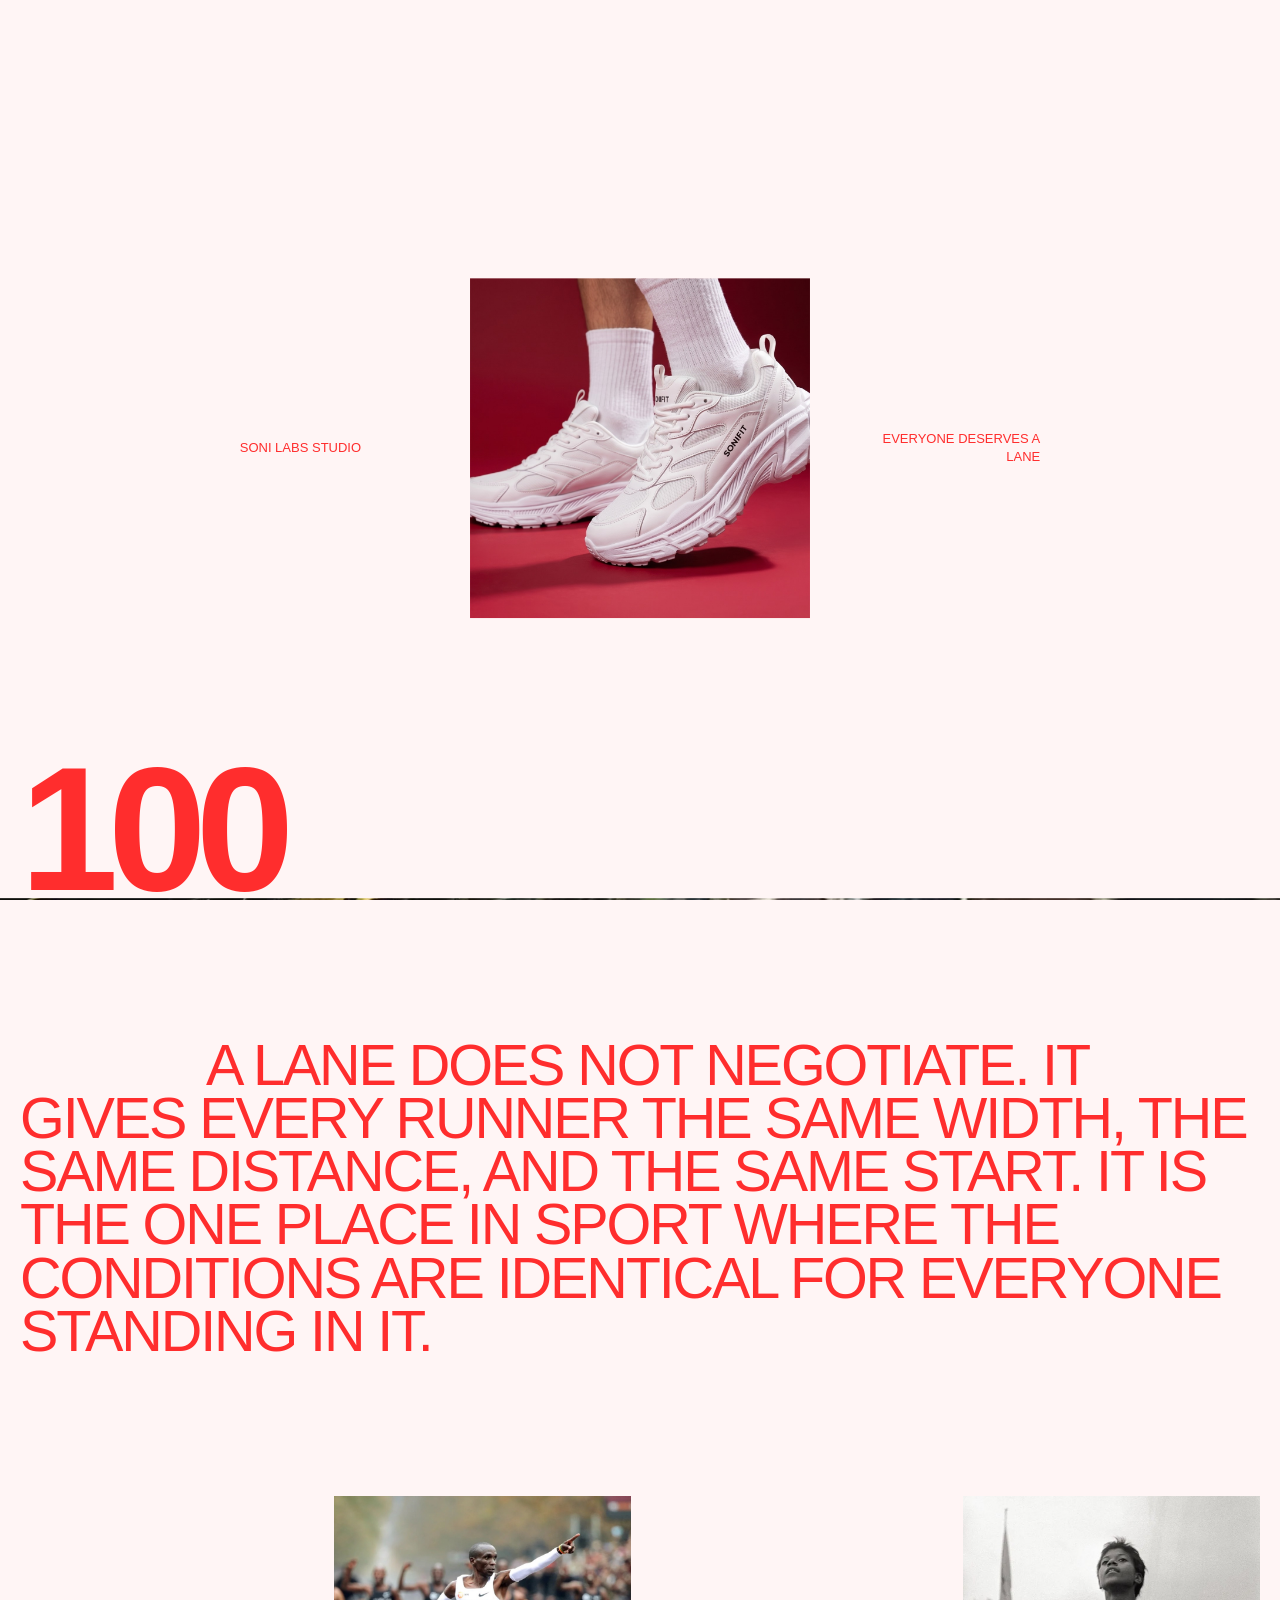
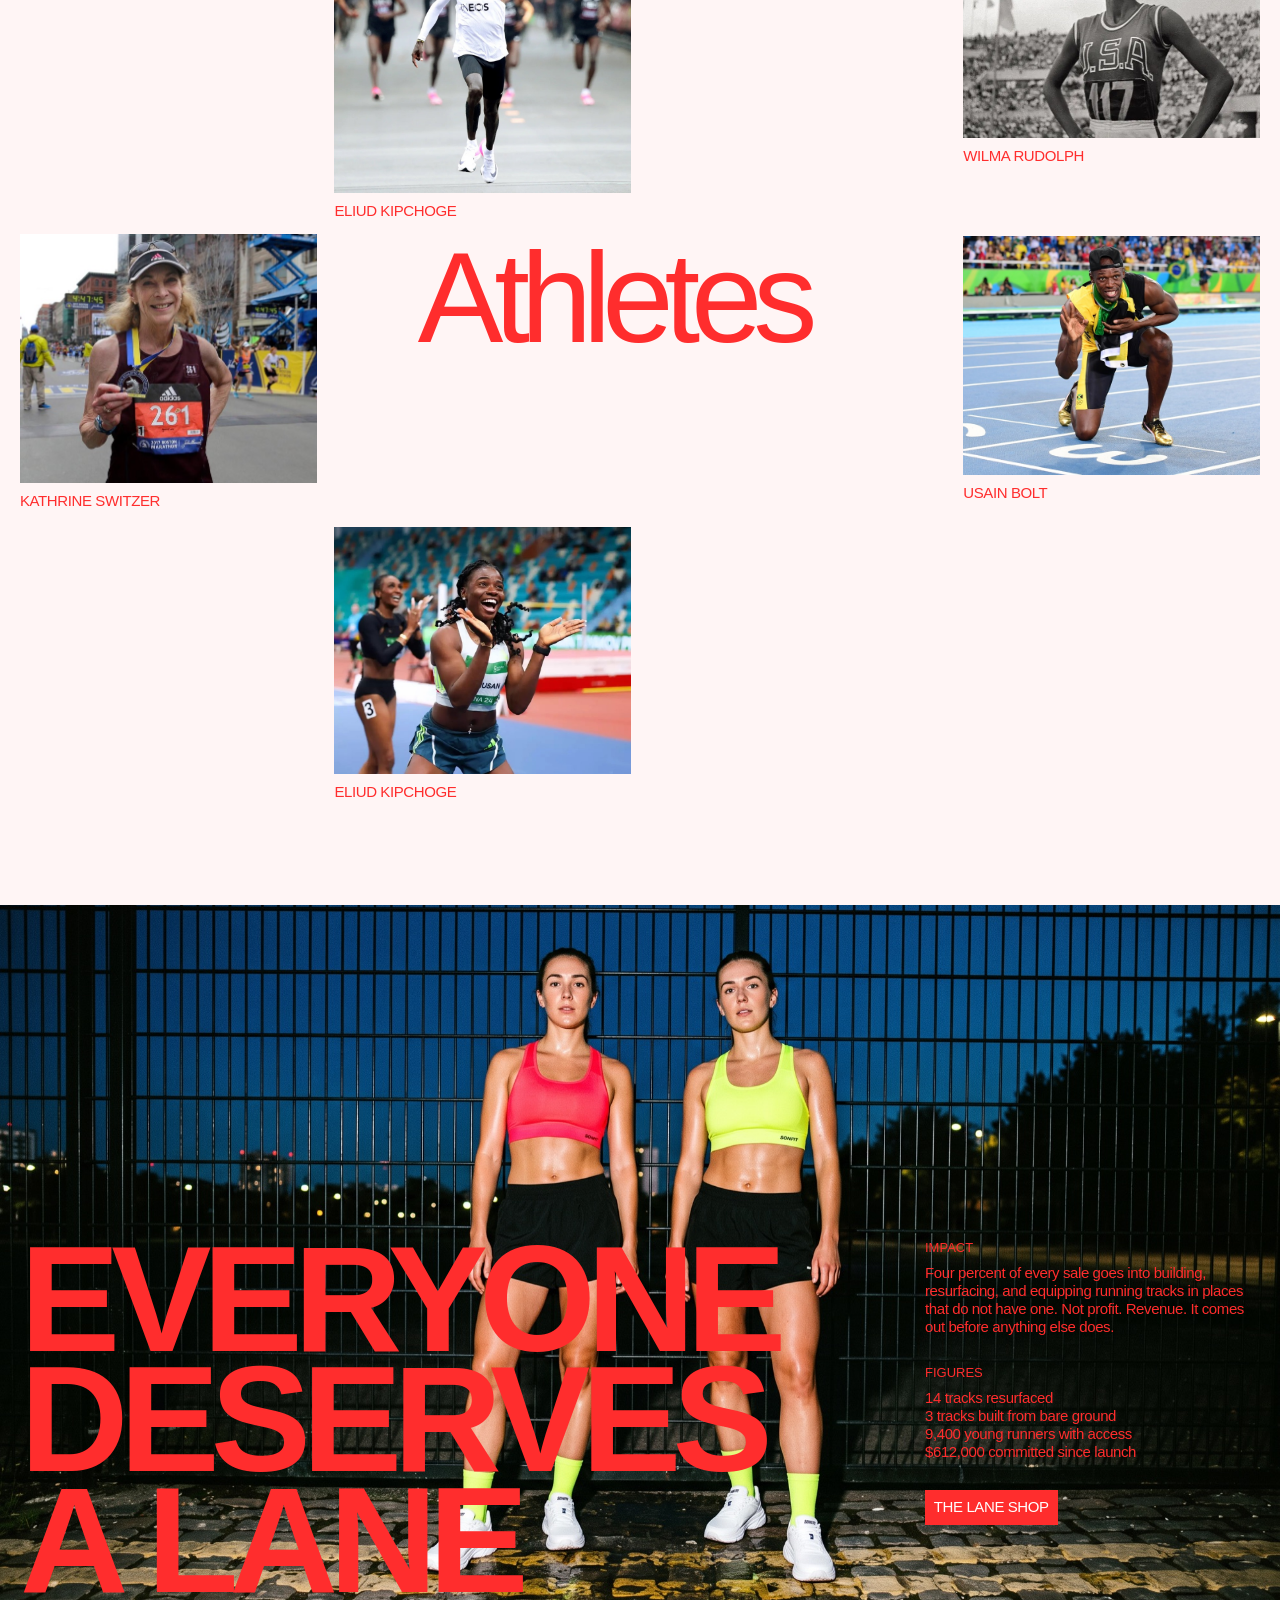
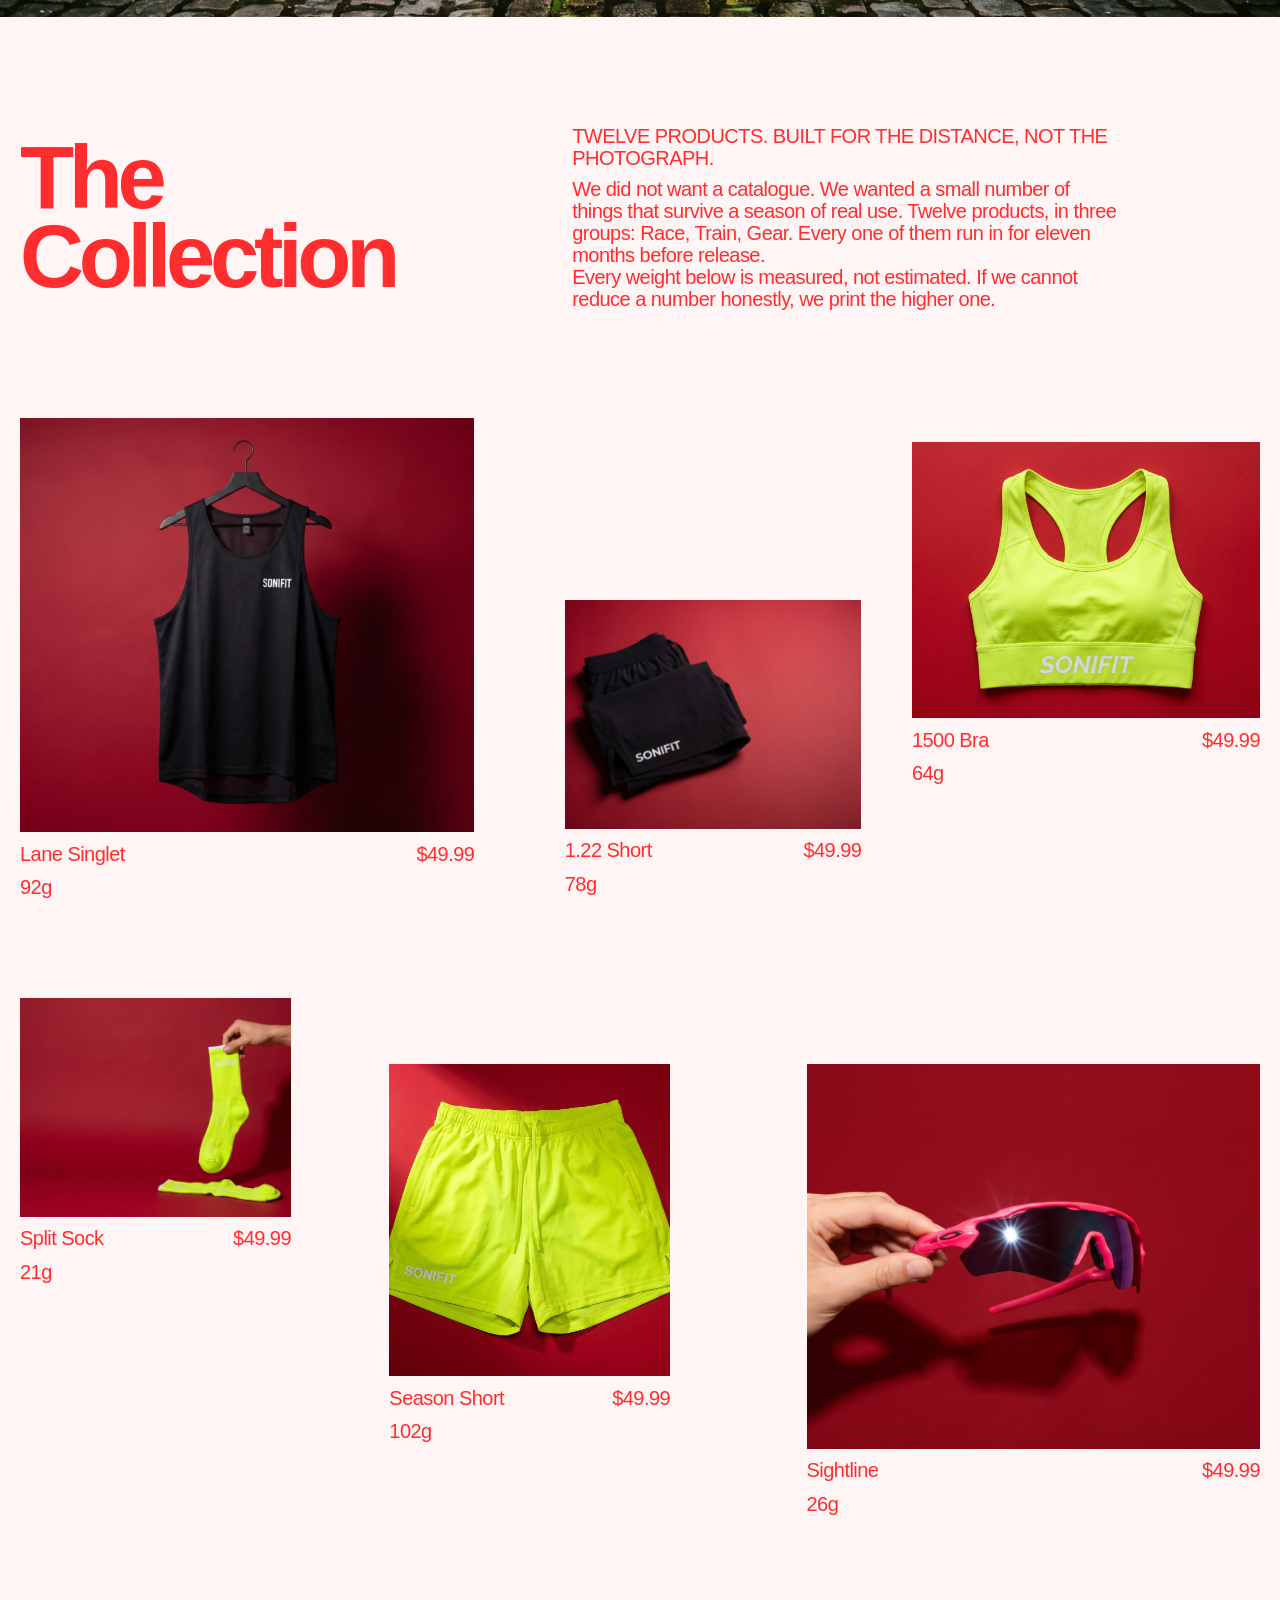
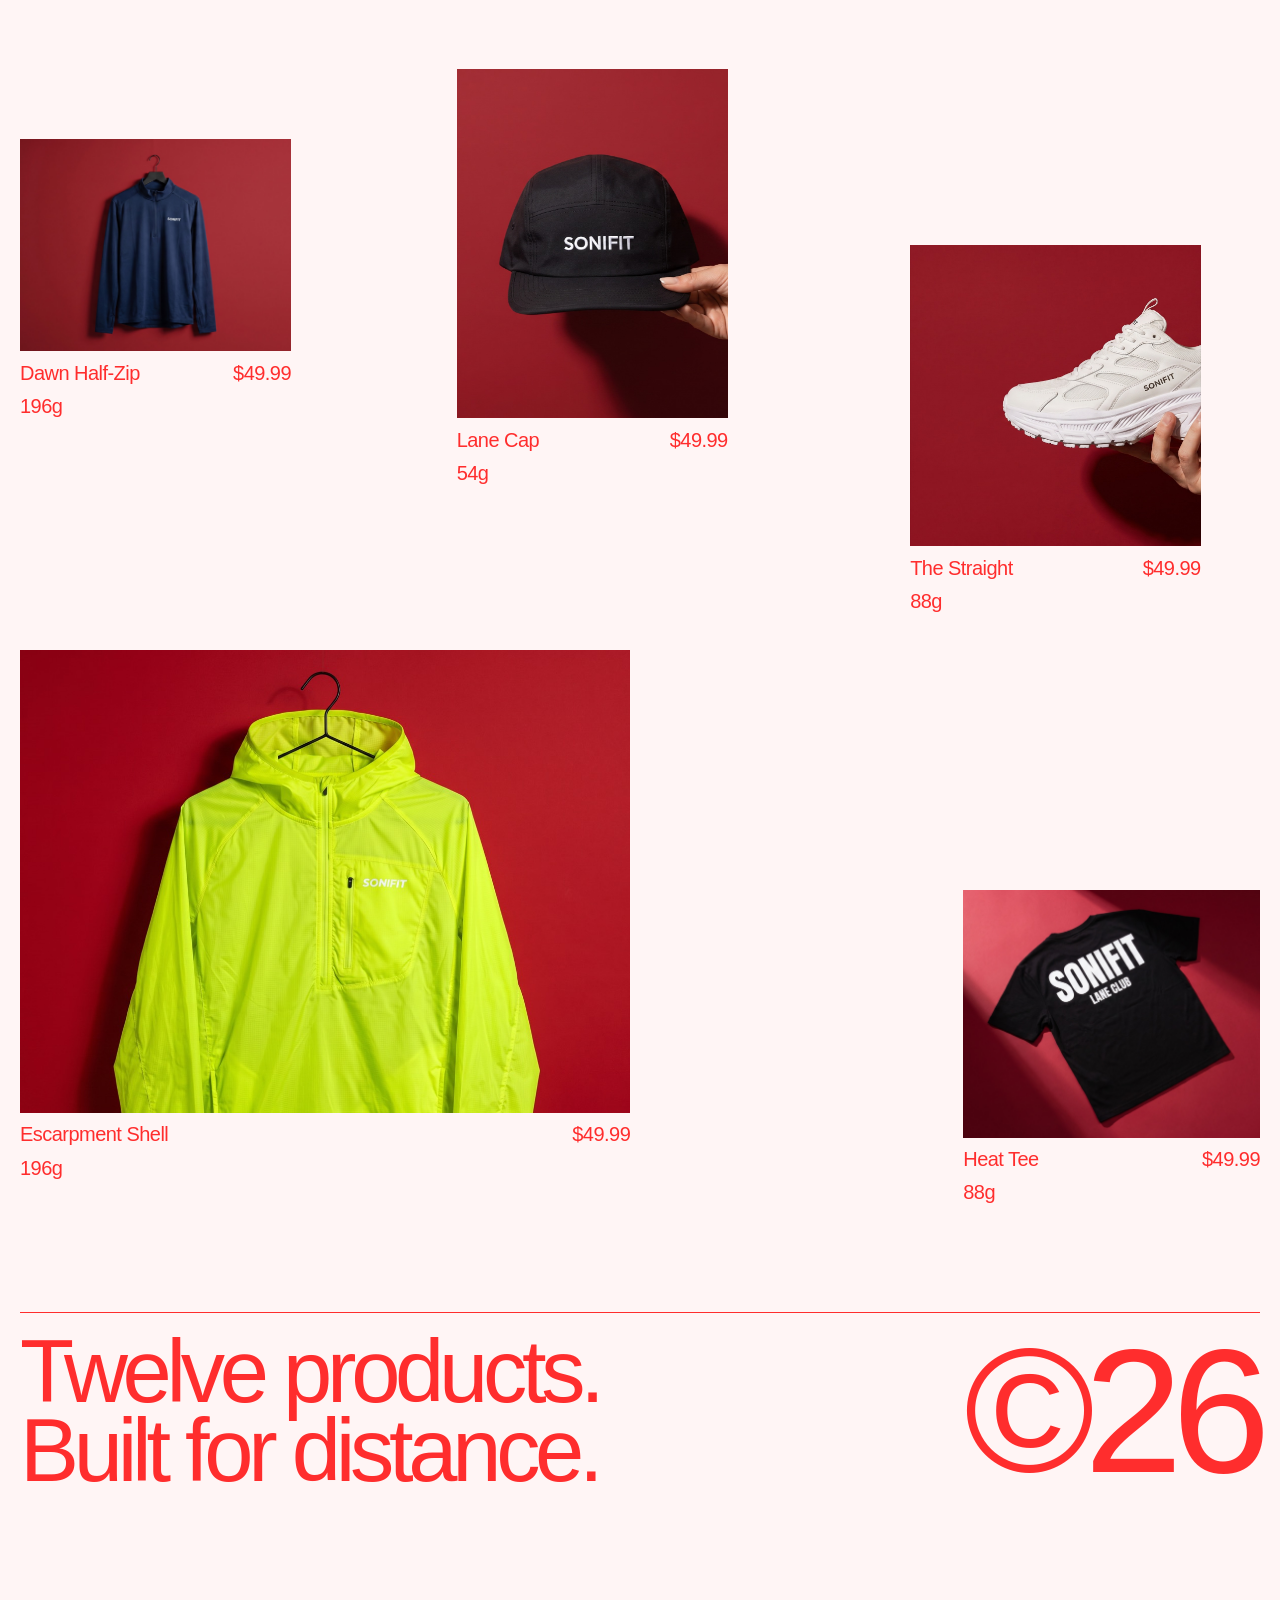
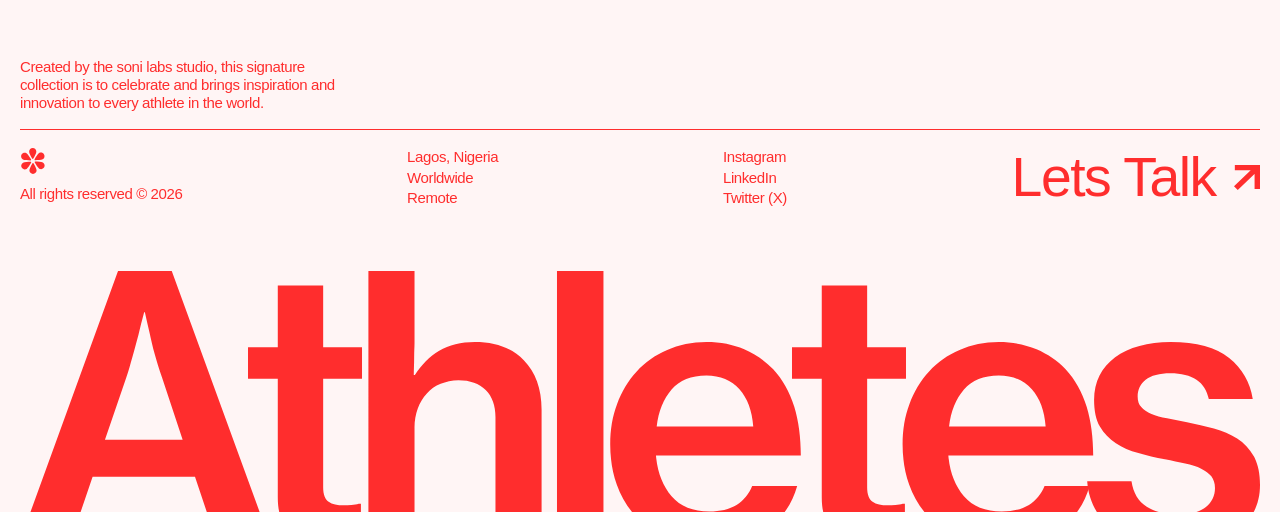
==== commit 72bb5273: "feat: replace the page transition with a fade The red sheet is gone, along with the sessionStorage f" ====
--- a/index.html
+++ b/index.html
@@ -7,7 +7,7 @@
 <meta name="description" content="Twelve products. Built for the distance, not the photograph. A signature running collection by Soni Labs Studio.">
 <meta name="theme-color" content="#fff5f5">
 <link rel="icon" href="assets/svg/logo-mark.svg" type="image/svg+xml">
-<link rel="stylesheet" href="styles.css?v=42">
+<link rel="stylesheet" href="styles.css?v=45">
 
 <!-- The athlete page is one click away from five cards, and the transition
      covers the screen for ~1.4s before navigating. Fetching it up front means
@@ -24,21 +24,6 @@
      measure its start/end against a scrolled document. */
   if ('scrollRestoration' in history) history.scrollRestoration = 'manual';
 
-  /* Arriving through a page transition: the previous page left the red sheet
-     covering the screen, so this one has to open already covered or the new
-     page flashes before the sheet wipes off it. Set before first paint, and
-     read once by script.js, which plays the wipe and clears it. The flag lives
-     in sessionStorage rather than the URL so a shared or bookmarked link never
-     opens behind a red screen. */
-  try {
-    if (sessionStorage.getItem('sonifit:transition') === '1') {
-      document.documentElement.classList.add('is-arriving');
-      window.setTimeout(function () {
-        document.documentElement.classList.remove('is-arriving');
-        try { sessionStorage.removeItem('sonifit:transition'); } catch (e) {}
-      }, 4000);
-    }
-  } catch (e) { /* private mode: no transition, just the page */ }
   /* The loader only exists while this class is set. script.js clears it; if
      the scripts never run it is never added, so the page cannot be left stuck
      behind the overlay. The timer is a second belt for a hung load. */
@@ -70,20 +55,6 @@
   <div class="loader__side loader__side--right">Everyone deserves a lane</div>
 
   <div class="loader__count"><span id="loader-count">0</span></div>
-</div>
-
-<div class="transition" id="transition" aria-hidden="true">
-  <div class="transition__mark">
-    <svg class="tw" viewBox="0 0 1400 265" xmlns="http://www.w3.org/2000/svg">
-      <g class="tw__letter" data-letter="S"><path d="M112.861 265C95.7607 265 80.3706 263.062 66.6905 259.187C53.0104 255.312 41.2683 249.727 31.4642 242.432C21.6602 235.138 14.0221 226.133 8.55006 215.419C3.30602 204.477 0.456003 192.168 0 178.49H58.8244C60.4204 192.396 65.6645 202.54 74.5565 208.923C83.6766 215.305 96.4447 218.497 112.861 218.497C118.561 218.497 124.033 217.927 129.277 216.787C134.521 215.647 139.195 213.938 143.299 211.658C147.403 209.151 150.595 206.073 152.875 202.426C155.383 198.551 156.637 193.991 156.637 188.748C156.637 183.277 155.269 178.718 152.533 175.071C150.025 171.424 146.263 168.346 141.247 165.839C136.231 163.331 130.075 161.166 122.779 159.342C115.483 157.29 107.275 155.239 98.1547 153.187C85.8426 150.452 74.2145 147.374 63.2704 143.955C52.3264 140.535 42.7503 136.09 34.5422 130.619C26.3342 124.92 19.8361 117.854 15.0481 109.419C10.4881 100.757 8.20806 89.815 8.20806 76.5935C8.20806 63.372 10.7161 51.9742 15.7321 42.4C20.7481 32.8258 27.7022 24.9613 36.5943 18.8065C45.4863 12.4237 55.9744 7.75054 68.0585 4.7871C80.1426 1.5957 93.2526 0 107.389 0C121.297 0 134.179 1.5957 146.035 4.7871C157.891 7.97849 168.151 12.7656 176.815 19.1484C185.479 25.5312 192.433 33.5097 197.677 43.0839C202.921 52.4301 205.999 63.372 206.911 75.9097H149.797C148.201 65.8796 143.641 58.129 136.117 52.6581C128.593 47.1871 118.447 44.4516 105.679 44.4516C93.5947 44.4516 83.9046 46.8452 76.6085 51.6323C69.3125 56.4194 65.6645 62.8022 65.6645 70.7807C65.6645 75.7957 67.0325 79.8989 69.7685 83.0903C72.5045 86.2817 76.4945 89.1312 81.7386 91.6387C86.9826 93.9183 93.3666 95.9699 100.891 97.7936C108.643 99.6172 117.535 101.669 127.567 103.948C138.967 106.456 149.911 109.533 160.399 113.181C171.115 116.6 180.463 121.273 188.443 127.2C196.651 133.127 203.149 140.535 207.937 149.426C212.953 158.316 215.461 169.486 215.461 182.935C215.461 196.157 212.839 207.897 207.595 218.155C202.351 228.185 195.055 236.733 185.707 243.8C176.587 250.639 165.757 255.882 153.217 259.529C140.905 263.176 127.453 265 112.861 265Z"/></g>
-      <g class="tw__letter" data-letter="O"><path d="M364.379 265C344.999 265 327.557 261.695 312.053 255.084C296.549 248.473 283.325 239.241 272.381 227.387C261.437 215.533 253.001 201.514 247.073 185.329C241.373 169.144 238.523 151.591 238.523 132.671C238.523 113.523 241.373 95.8559 247.073 79.671C253.001 63.486 261.437 49.5806 272.381 37.9548C283.325 26.1011 296.549 16.8688 312.053 10.2581C327.557 3.41935 344.999 0 364.379 0C383.532 0 400.86 3.41935 416.364 10.2581C431.868 16.8688 445.092 26.1011 456.036 37.9548C466.98 49.5806 475.302 63.486 481.002 79.671C486.93 95.8559 489.894 113.523 489.894 132.671C489.894 151.591 486.93 169.144 481.002 185.329C475.302 201.514 466.98 215.533 456.036 227.387C445.092 239.241 431.868 248.473 416.364 255.084C400.86 261.695 383.532 265 364.379 265ZM364.721 217.129C375.666 217.129 385.242 214.963 393.45 210.632C401.658 206.301 408.498 200.374 413.97 192.852C419.442 185.329 423.546 176.439 426.282 166.181C429.018 155.923 430.386 144.753 430.386 132.671C430.386 120.589 429.018 109.419 426.282 99.1613C423.546 88.6753 419.442 79.557 413.97 71.8064C408.498 64.0559 401.658 58.0151 393.45 53.6839C385.242 49.3527 375.666 47.1871 364.721 47.1871C353.777 47.1871 344.087 49.3527 335.651 53.6839C327.443 58.0151 320.489 64.0559 314.789 71.8064C309.317 79.557 305.099 88.6753 302.135 99.1613C299.399 109.419 298.031 120.589 298.031 132.671C298.031 144.753 299.399 155.923 302.135 166.181C305.099 176.439 309.317 185.329 314.789 192.852C320.489 200.374 327.443 206.301 335.651 210.632C344.087 214.963 353.777 217.129 364.721 217.129Z"/></g>
-      <g class="tw__letter" data-letter="N"><path d="M522.326 4.44517H581.834L648.867 114.89C652.743 121.501 656.619 128.682 660.495 136.432C664.599 143.955 668.361 151.135 671.781 157.974L683.751 181.91H684.435C683.751 173.247 683.181 164.471 682.725 155.581C682.269 148.058 681.927 139.966 681.699 131.303C681.471 122.641 681.357 114.662 681.357 107.368V4.44517H737.103V258.845H677.253L610.904 149.768C607.028 143.385 603.038 136.204 598.934 128.226C594.83 120.247 591.068 112.839 587.648 106C583.544 98.0215 579.554 89.929 575.678 81.7226H574.994C575.45 90.6129 575.906 99.5032 576.362 108.394C576.818 115.916 577.16 124.009 577.388 132.671C577.844 141.333 578.072 149.312 578.072 156.606V258.845H522.326V4.44517Z"/></g>
-      <g class="tw__letter" data-letter="I"><path d="M779.829 4.44517H838.312V258.845H779.829V4.44517Z"/></g>
-      <g class="tw__letter" data-letter="F"><path d="M881.695 4.44517H1068.43V54.0258H939.836V109.419H1047.22V156.948H939.836V258.845H881.695V4.44517Z"/></g>
-      <g class="tw__letter" data-letter="I"><path d="M1100.46 4.44517H1158.94V258.845H1100.46V4.44517Z"/></g>
-      <g class="tw__letter" data-letter="T"><path d="M1190.01 4.44517H1400V54.0258H1324.08V258.845H1265.59V54.0258H1190.01V4.44517Z"/></g>
-    </svg>
-  </div>
 </div>
 
 <a class="skip-link" href="#collection">Skip to the collection</a>
@@ -413,7 +384,7 @@
 <script src="assets/js/SplitText.min.js"></script>
 <script src="assets/js/ScrollTrigger.min.js"></script>
 <script src="assets/js/lenis.min.js"></script>
-<script src="script.js?v=42"></script>
-<script src="assets/js/slitscan.js?v=42"></script>
+<script src="script.js?v=45"></script>
+<script src="assets/js/slitscan.js?v=45"></script>
 </body>
 </html>
--- a/styles.css
+++ b/styles.css
@@ -1352,87 +1352,39 @@
 
 /* ============================ PAGE TRANSITION =========================== */
 
-/* A red sheet with the wordmark on it, covering the screen between pages.
-   It plays in halves: the outgoing page draws it up over itself and navigates
-   while fully covered, and the incoming page opens already covered and wipes
-   it off. The browser swaps documents behind the red, so there is never a
-   frame of the old page or a white flash of the new one.
-
-   Above the loader (200) — on the home page both can exist, and the sheet has
-   to cover everything including it. */
-.transition {
-  position: fixed;
-  inset: 0;
-  z-index: 300;
-  /* Always in the render tree, never `display: none`.
-     A display-none element has no compositor layer, and `will-change` on it
-     does nothing — so the first click paid for layout and rasterisation of a
-     full-screen layer carrying a 5KB inline SVG, plus a relayout of an
-     11,000px document for the scroll lock. That is the pause between the click
-     and the sheet moving. Parked off-screen and hidden instead, the layer
-     already exists and the click only changes a transform. */
-  display: grid;
-  visibility: hidden;
-  pointer-events: none;
-  place-items: center;
-  background: var(--red);
-  /* NO transform here, deliberately. Parking the sheet below the fold in CSS
-     meant GSAP read that translate as the element's start value and composed
-     its own yPercent on top of it — `translate(0%, 99.92%) translate3d(0,
-     1274px, 0)` — so the sheet sat two viewports down and finished its cover
-     tween still a full viewport below the fold. It never entered the screen.
-     GSAP owns this transform end to end; the resting position is simply
-     `visibility: hidden`, which also keeps it out of hit-testing and paint. */
-  will-change: transform;
-}
-
-/* Revealed only while a transition is actually running. `is-leaving` is set by
-   the click handler, `is-arriving` in the <head> of the destination — so with
-   no JS, or with the scripts failing, links are plain links and the sheet stays
-   parked below the fold where nobody can see it. */
-.is-leaving .transition,
-.is-arriving .transition { visibility: visible; }
-
-/* The incoming page opens with the sheet already over it — no transform is
-   exactly the covering position, so the first paint is red rather than a
-   half-built page, with no script needed to put it there. */
-
-/* Nothing behind the sheet scrolls while it is up. */
-.is-leaving,
-.is-leaving body,
-.is-arriving,
-.is-arriving body { overflow: hidden; }
-
-/* Small and centred — a quarter of the frame, never bigger than a phone's
-   width. The hero wordmark spans the full column; this one is a mark, so it
-   reads as a signature rather than a headline. */
-.transition__mark {
-  width: min(260px, 34vw);
-  overflow: hidden;   /* what makes the letters rise *out of* the sheet */
-}
-
-.transition__mark .tw {
-  display: block;
-  width: 100%;
-  height: auto;
-  aspect-ratio: 1400 / 265;
-  fill: var(--white);
-}
-
-/* Pre-animation state, mirroring the hero intro: each letter waits below the
-   clipping edge. Only while leaving — on arrival the wordmark is already up. */
-.is-leaving .tw__letter { transform: translateY(110%); }
-
-@media (prefers-reduced-motion: reduce) {
-  /* No sheet at all: links navigate, and a page that is somehow mid-flight
-     still never traps anyone behind an overlay. */
-  .is-leaving .transition,
-  .is-arriving .transition { visibility: hidden; }
+/* A fade, and nothing else.
+
+   The two halves are completely independent — there is no flag, no shared
+   state and no handoff between the documents. The leaving page fades itself
+   out to its own ground; the arriving page fades itself in from the same
+   ground, with a plain CSS animation that needs no script and always
+   completes. Nothing can be left half-done, and a direct visit gets exactly
+   the same gentle arrival as a click-through.
+
+   Because both pages share `--bg`, the ground never changes across the
+   navigation: content dissolves out, the ground holds, content dissolves in.
+
+   `both` keeps opacity at 0 through the animation's fill phase, so there is
+   no frame of fully-drawn page before it starts. */
+@media (prefers-reduced-motion: no-preference) {
+  body { animation: page-in 320ms var(--ease) both; }
+
+  @keyframes page-in {
+    from { opacity: 0; }
+    to   { opacity: 1; }
+  }
+
+  /* Set by the click handler, which fades the page out and then navigates.
+     Nothing behind it should move while it goes.
+
+     `animation: none` is load-bearing. A CSS animation wins over an inline
+     style in the cascade, so with `page-in` still filling at opacity 1 the
+     script's fade was written and then ignored — the page simply never faded.
+     Cancelling the arrival animation hands the property back. */
+  .is-leaving body { animation: none; }
 
   .is-leaving,
-  .is-leaving body,
-  .is-arriving,
-  .is-arriving body { overflow: visible; }
+  .is-leaving body { overflow: hidden; }
 }
 
 /* ------------------------------ motion ---------------------------------- */
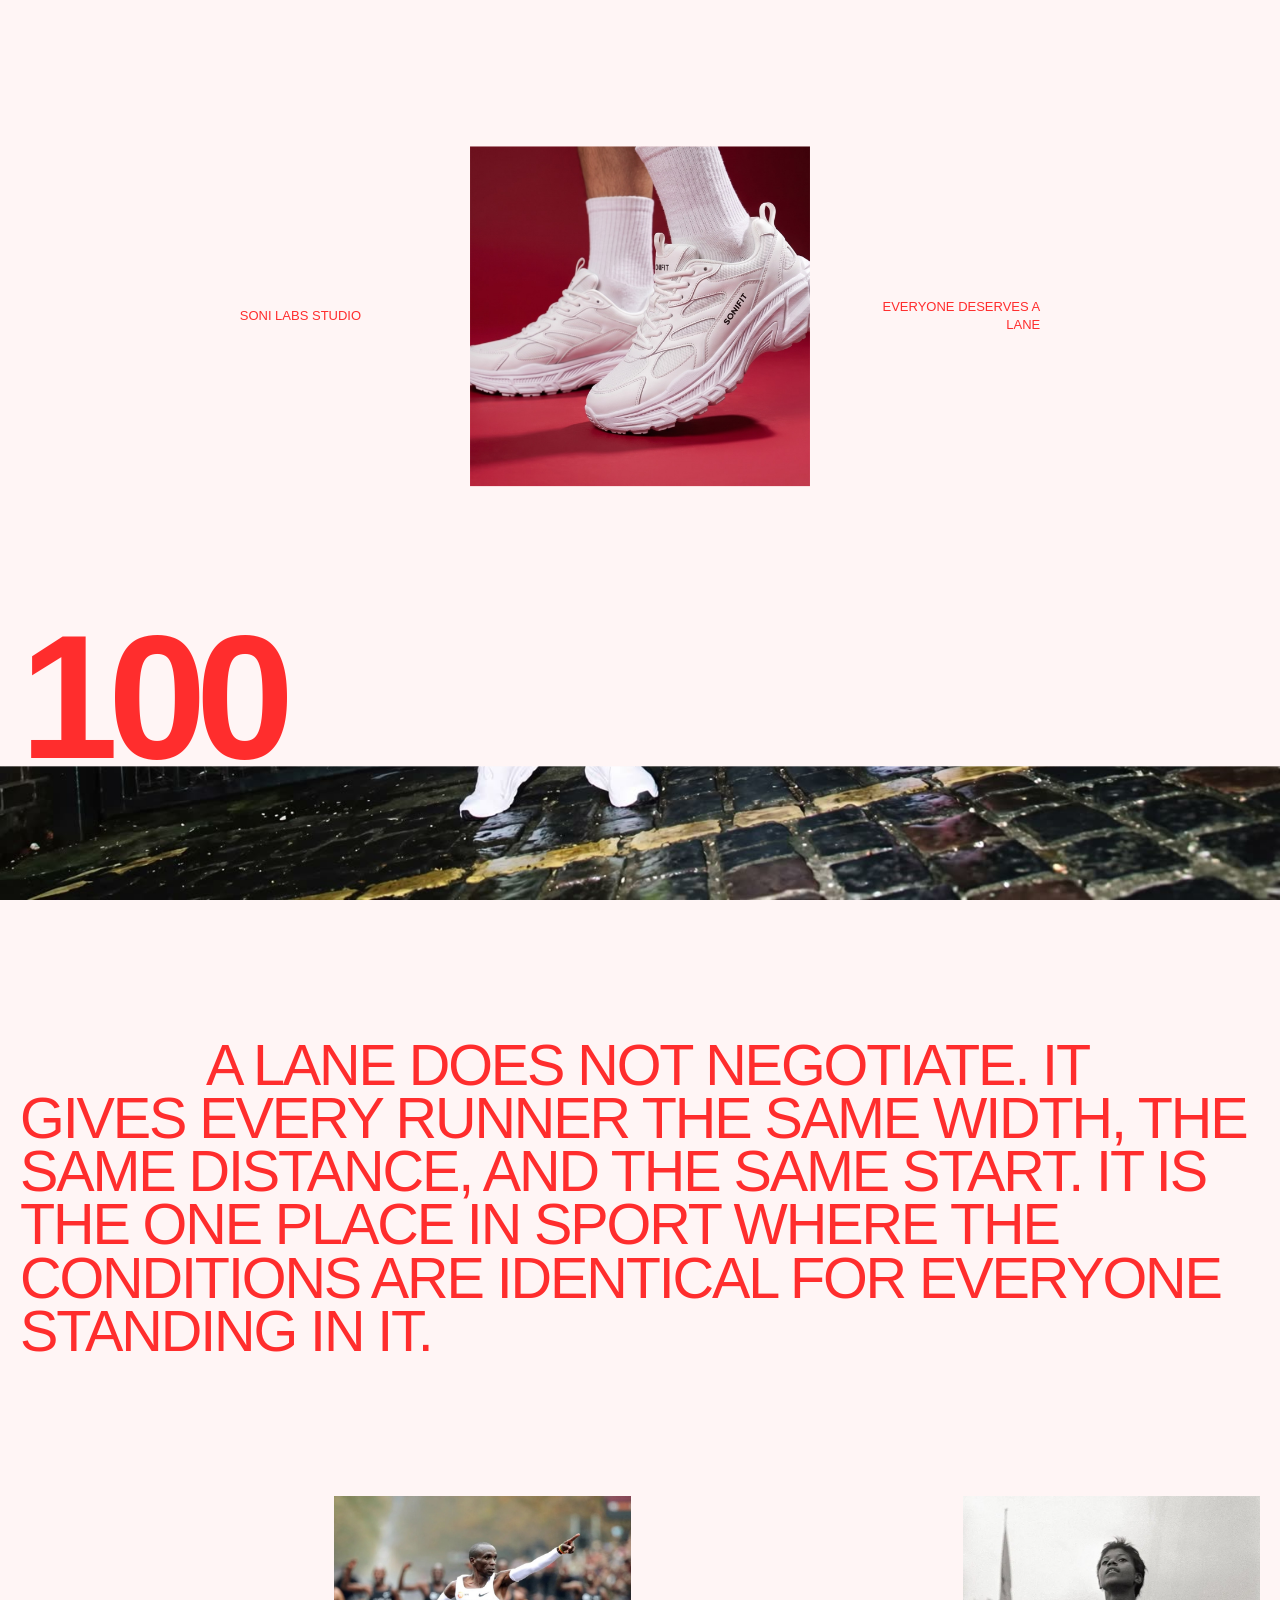
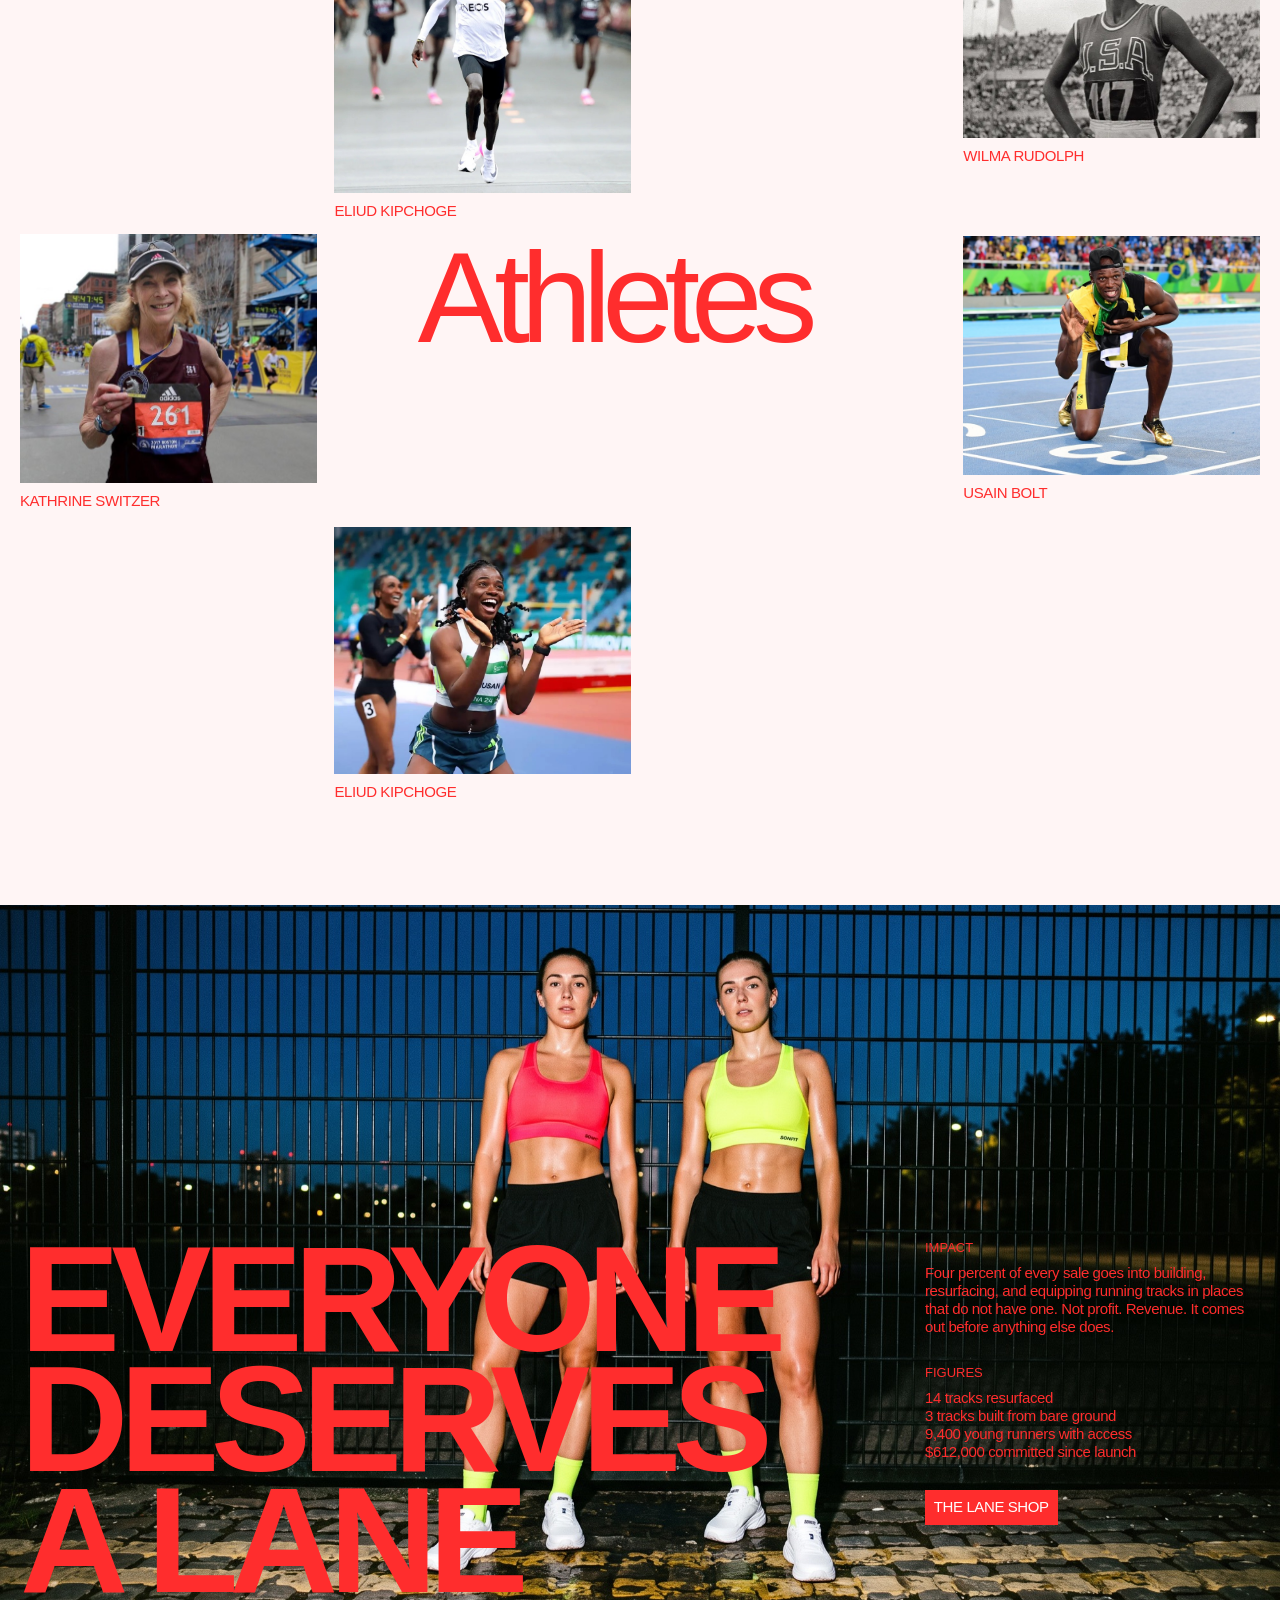
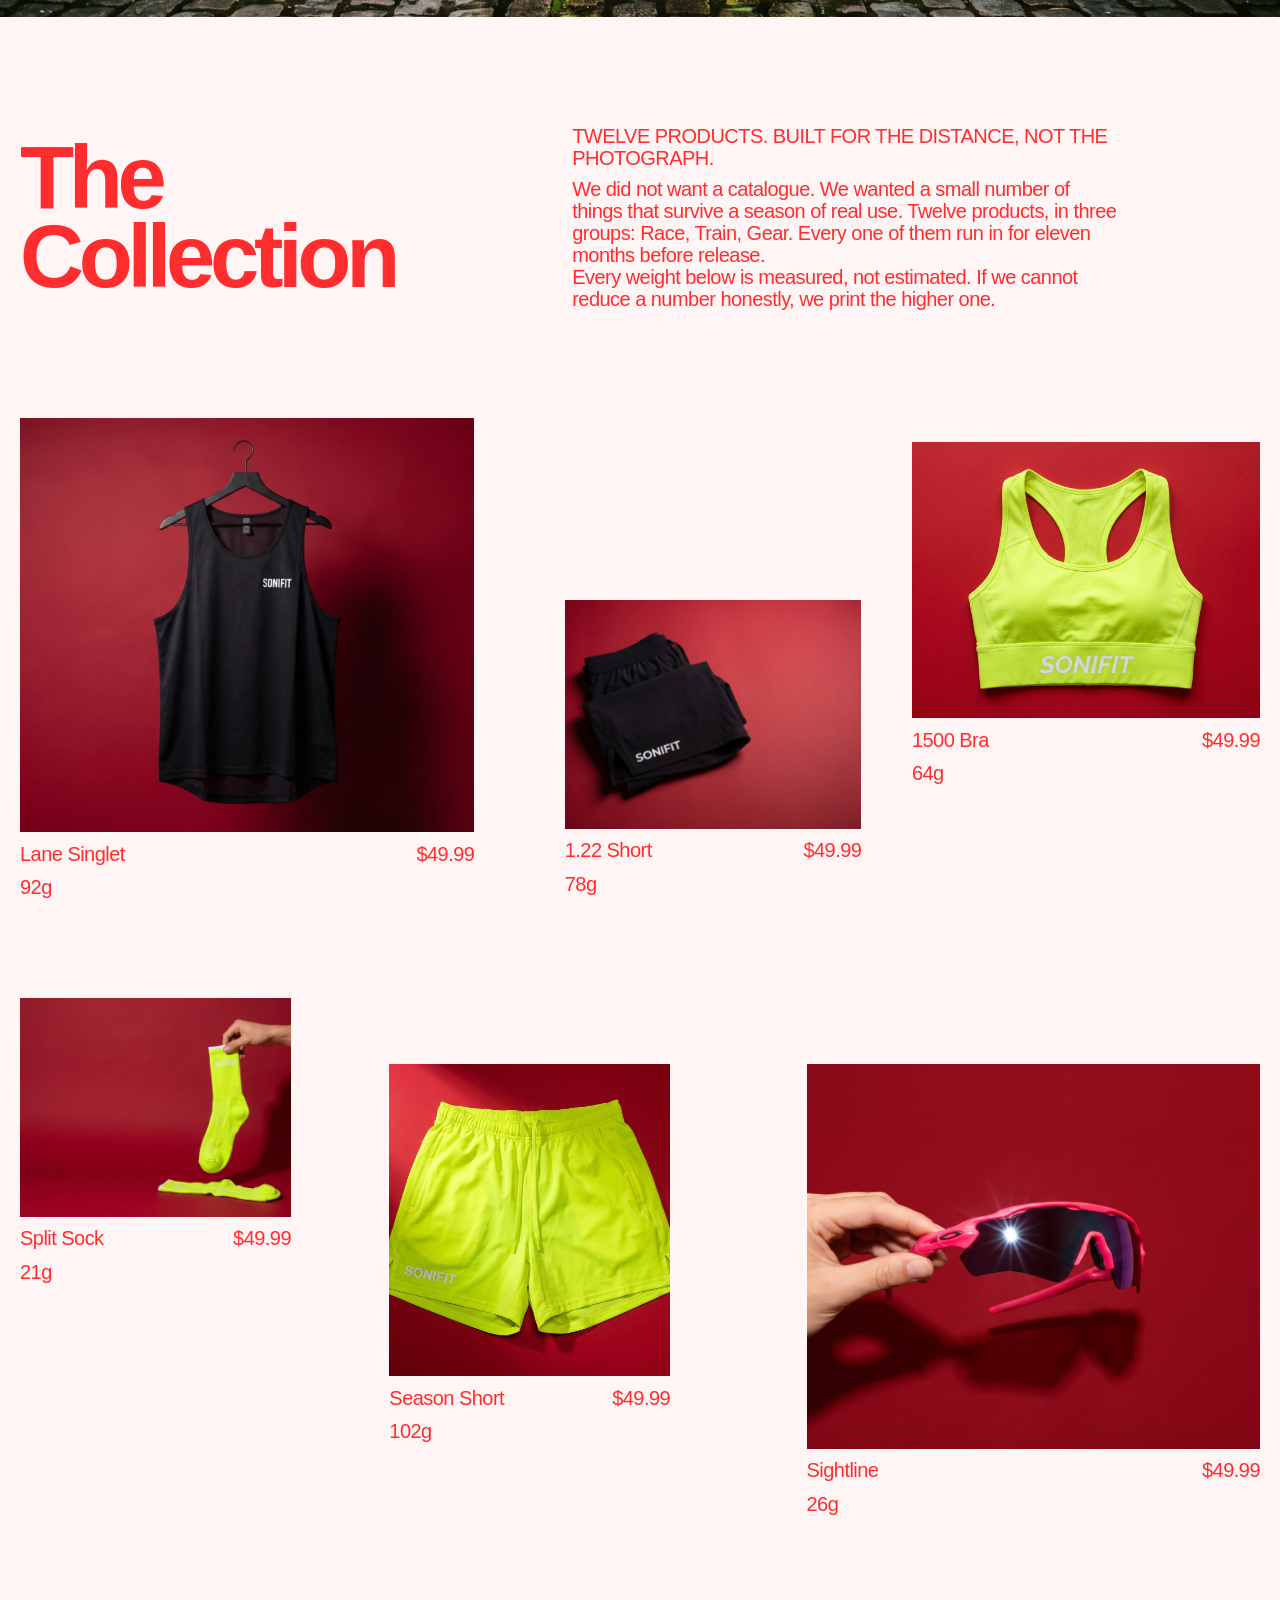
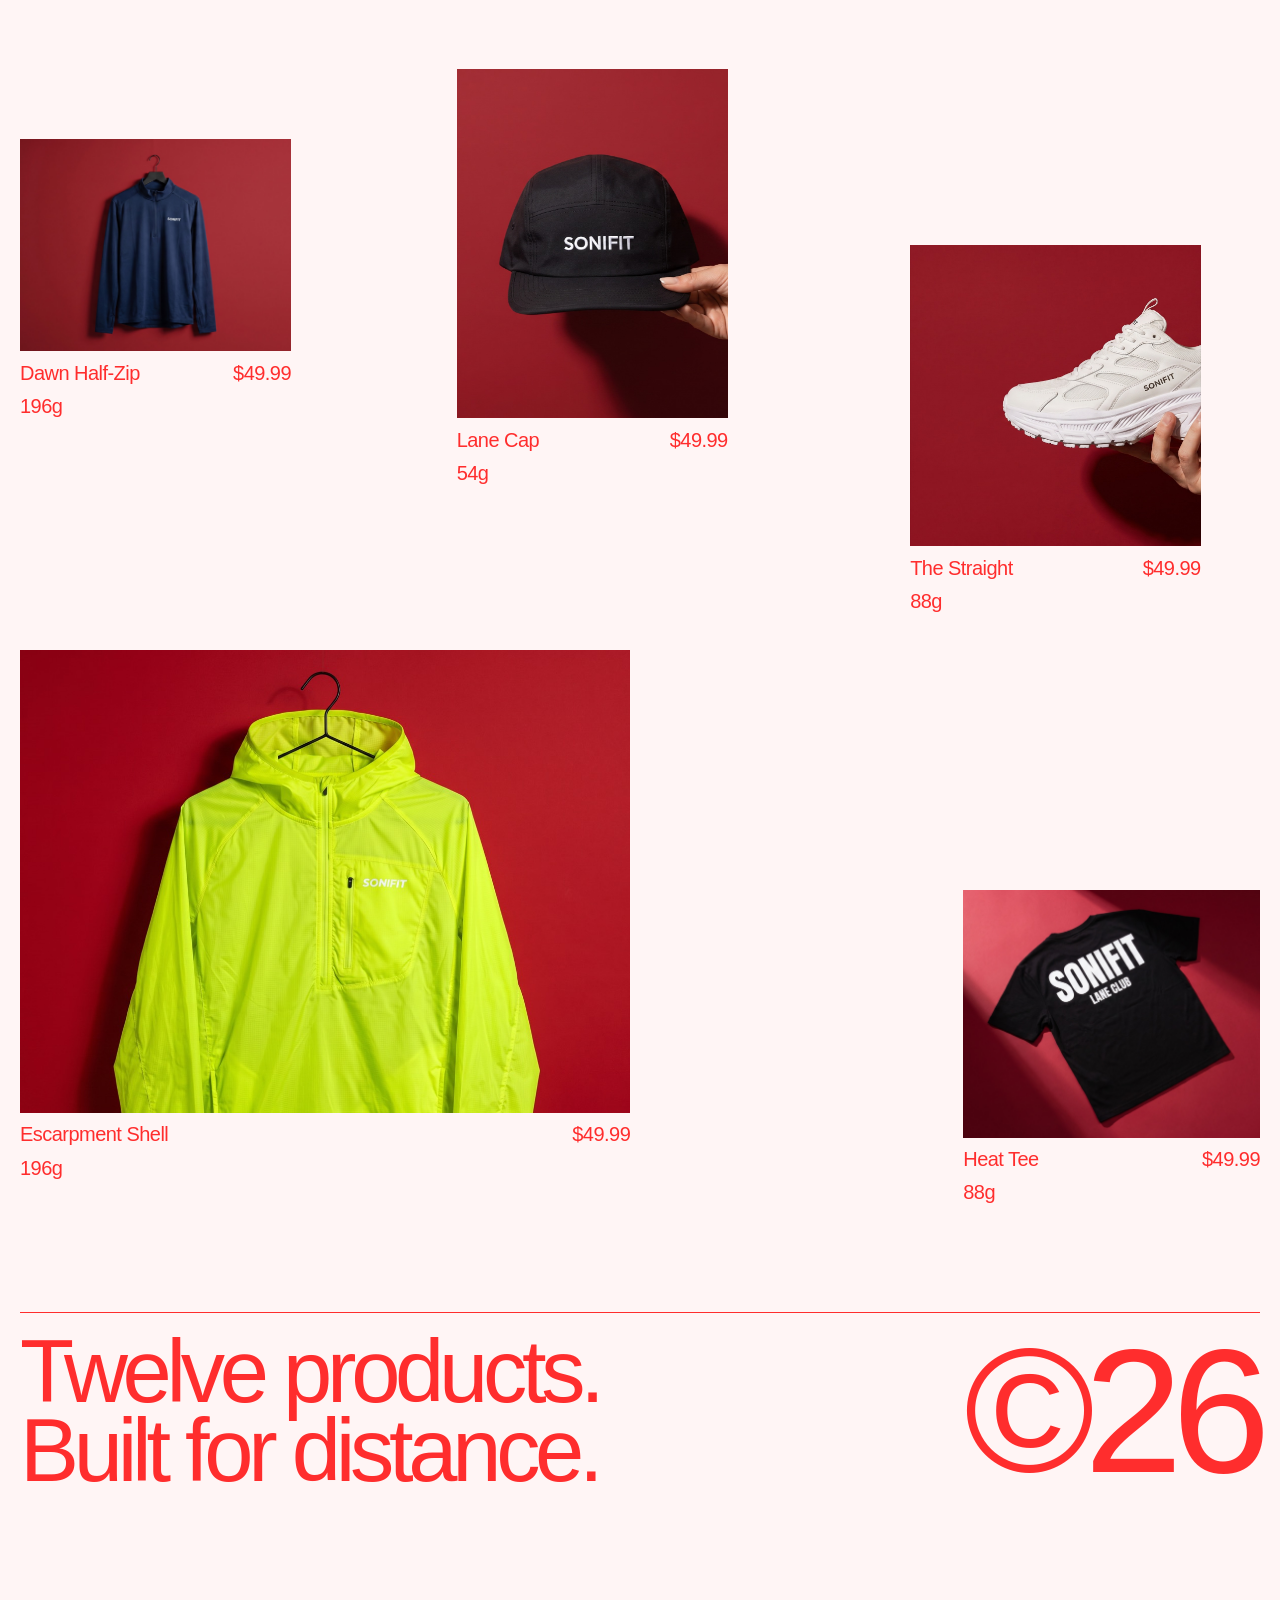
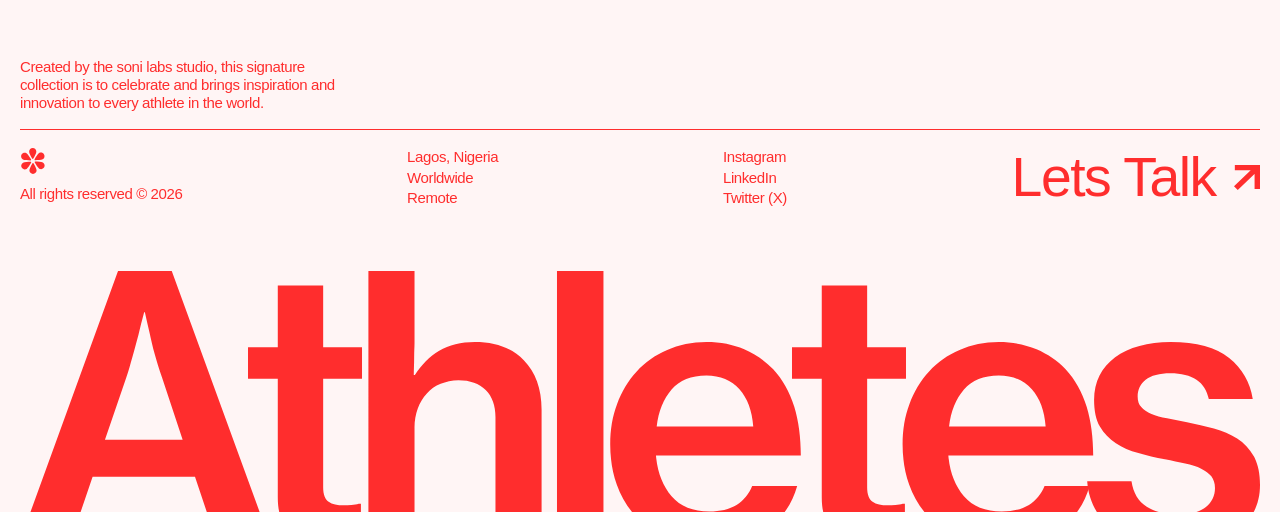
==== commit 9d583fdb: "feat: hide the scrollbar, and show the loader only on a real arrival The scrollbar gutter is no long" ====
--- a/index.html
+++ b/index.html
@@ -7,7 +7,7 @@
 <meta name="description" content="Twelve products. Built for the distance, not the photograph. A signature running collection by Soni Labs Studio.">
 <meta name="theme-color" content="#fff5f5">
 <link rel="icon" href="assets/svg/logo-mark.svg" type="image/svg+xml">
-<link rel="stylesheet" href="styles.css?v=45">
+<link rel="stylesheet" href="styles.css?v=48">
 
 <!-- The athlete page is one click away from five cards, and the transition
      covers the screen for ~1.4s before navigating. Fetching it up front means
@@ -26,11 +26,45 @@
 
   /* The loader only exists while this class is set. script.js clears it; if
      the scripts never run it is never added, so the page cannot be left stuck
-     behind the overlay. The timer is a second belt for a hung load. */
-  document.documentElement.classList.add('is-loading');
-  window.setTimeout(function () {
-    document.documentElement.classList.remove('is-loading');
-  }, 9000);
+     behind the overlay. The timer is a second belt for a hung load.
+
+     It runs on the first launch of a session and on a refresh, and not
+     otherwise — coming back here from the athlete page is a return, not an
+     arrival, and sitting through the count again would be tedious. Those
+     visits get the ordinary page fade and the hero intro instead.
+
+     Navigation type alone cannot tell the two apart: a first visit and a
+     click back from another page are both `navigate`. So the session marker
+     answers "have we opened this site yet", and the navigation type answers
+     "was this a refresh", and a loader is shown when either says yes. */
+  (function () {
+    var show = true;
+
+    try {
+      var entries = window.performance && performance.getEntriesByType
+        ? performance.getEntriesByType('navigation') : null;
+      var reloaded = entries && entries.length
+        ? entries[0].type === 'reload'
+        /* Deprecated, but the only signal in older engines. */
+        : !!(window.performance && performance.navigation &&
+             performance.navigation.type === 1);
+
+      show = reloaded || sessionStorage.getItem('sonifit:launched') !== '1';
+      sessionStorage.setItem('sonifit:launched', '1');
+    } catch (e) {
+      /* No sessionStorage (private mode, blocked): treat every visit as a
+         first launch. Showing it too often is a far smaller failure than a
+         brand's opening never being seen at all. */
+      show = true;
+    }
+
+    if (!show) return;
+
+    document.documentElement.classList.add('is-loading');
+    window.setTimeout(function () {
+      document.documentElement.classList.remove('is-loading');
+    }, 9000);
+  })();
 </script>
 </head>
 <body>
@@ -384,7 +418,7 @@
 <script src="assets/js/SplitText.min.js"></script>
 <script src="assets/js/ScrollTrigger.min.js"></script>
 <script src="assets/js/lenis.min.js"></script>
-<script src="script.js?v=45"></script>
-<script src="assets/js/slitscan.js?v=45"></script>
+<script src="script.js?v=48"></script>
+<script src="assets/js/slitscan.js?v=48"></script>
 </body>
 </html>
--- a/styles.css
+++ b/styles.css
@@ -73,6 +73,21 @@
 *::after { box-sizing: border-box; }
 
 html { -webkit-text-size-adjust: 100%; }
+
+/* No scrollbar. The page still scrolls by every means — wheel, trackpad,
+   keyboard, touch, and programmatically — the gutter is simply not drawn.
+   Both vendor syntaxes are needed: `scrollbar-width` covers Firefox and
+   recent Chromium, the pseudo-element covers WebKit and older Chromium.
+   Declared on html *and* body because body carries `overflow-x: hidden`, so
+   in some engines it is the element that owns the scrollport.
+
+   Side effect worth knowing: `--sbw` now measures 0, so `--u` is derived from
+   the full viewport width. That is correct — there is no longer a gutter to
+   subtract. */
+html { scrollbar-width: none; }
+
+html::-webkit-scrollbar,
+body::-webkit-scrollbar { width: 0; height: 0; display: none; }
 
 /* Native smooth scrolling is the anchor behaviour only when Lenis is not
    running. Lenis adds `.lenis` to <html> and drives its own scrollTo, and the
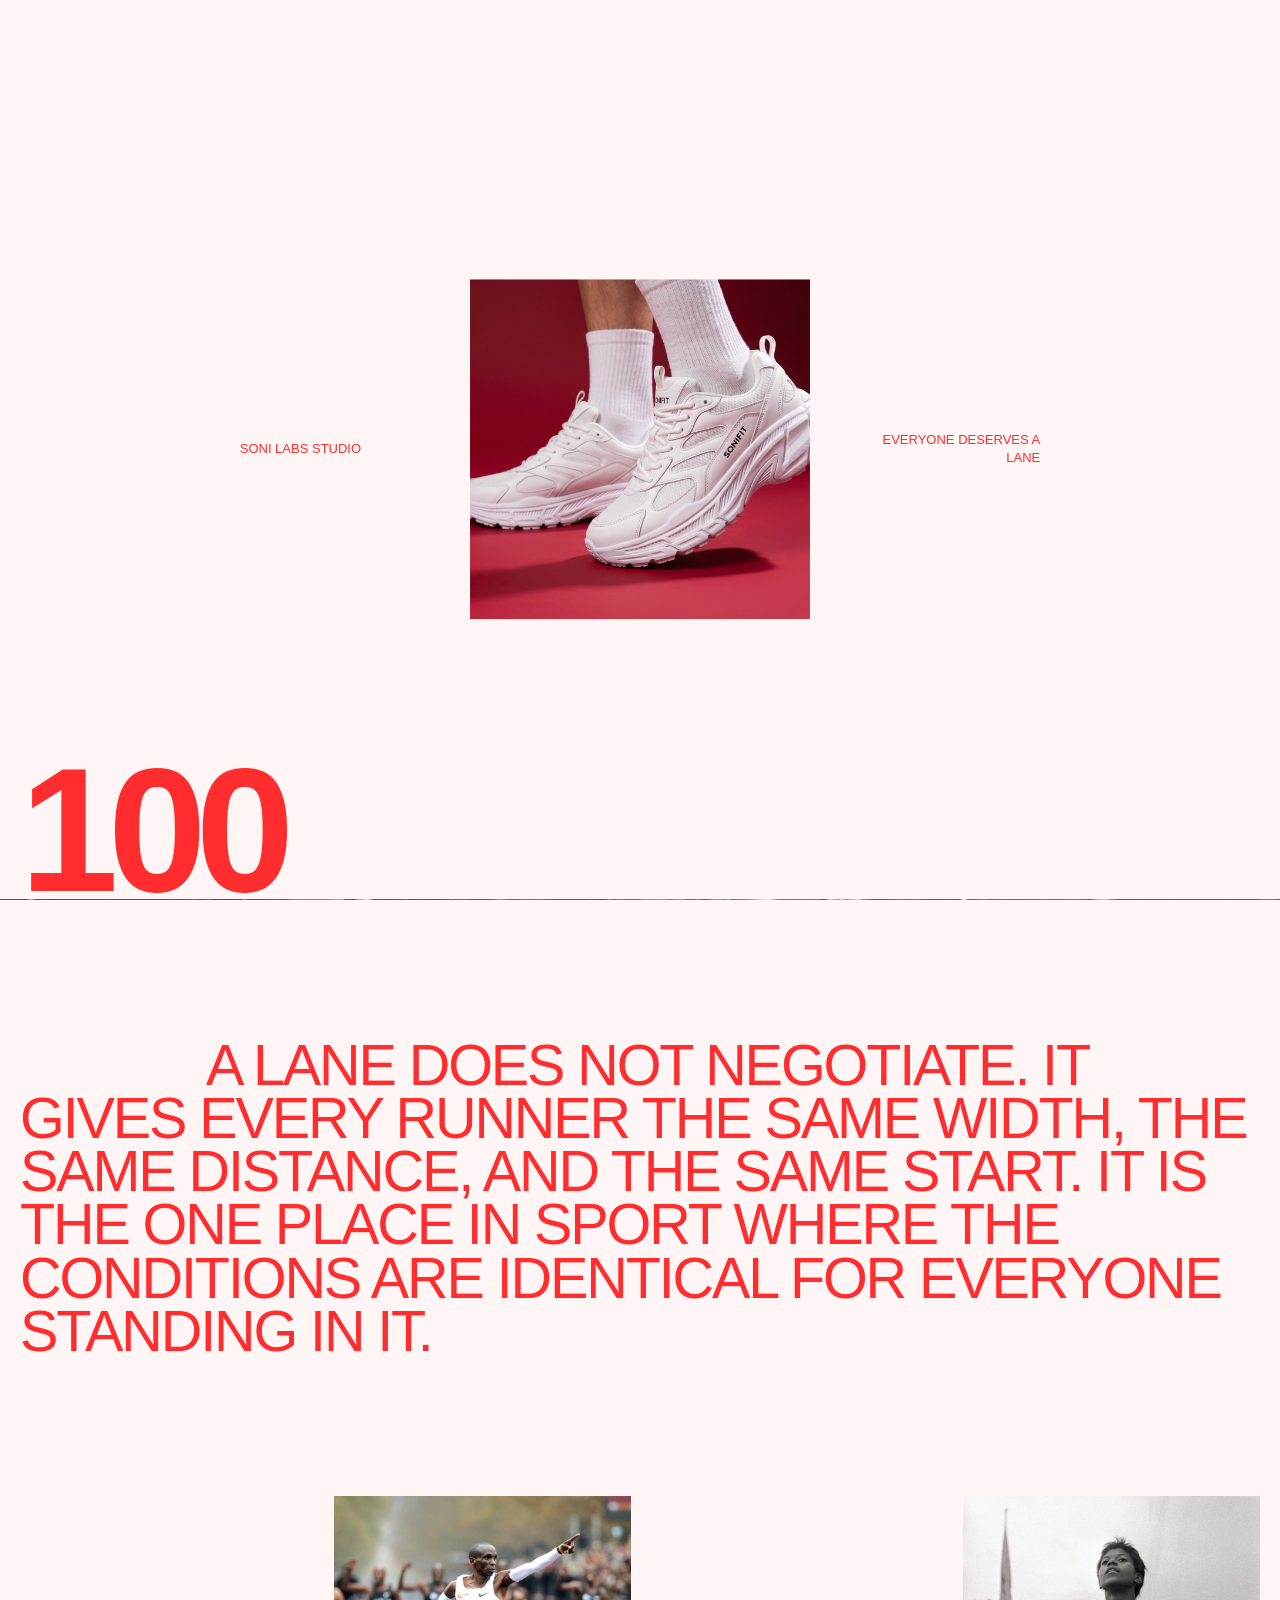
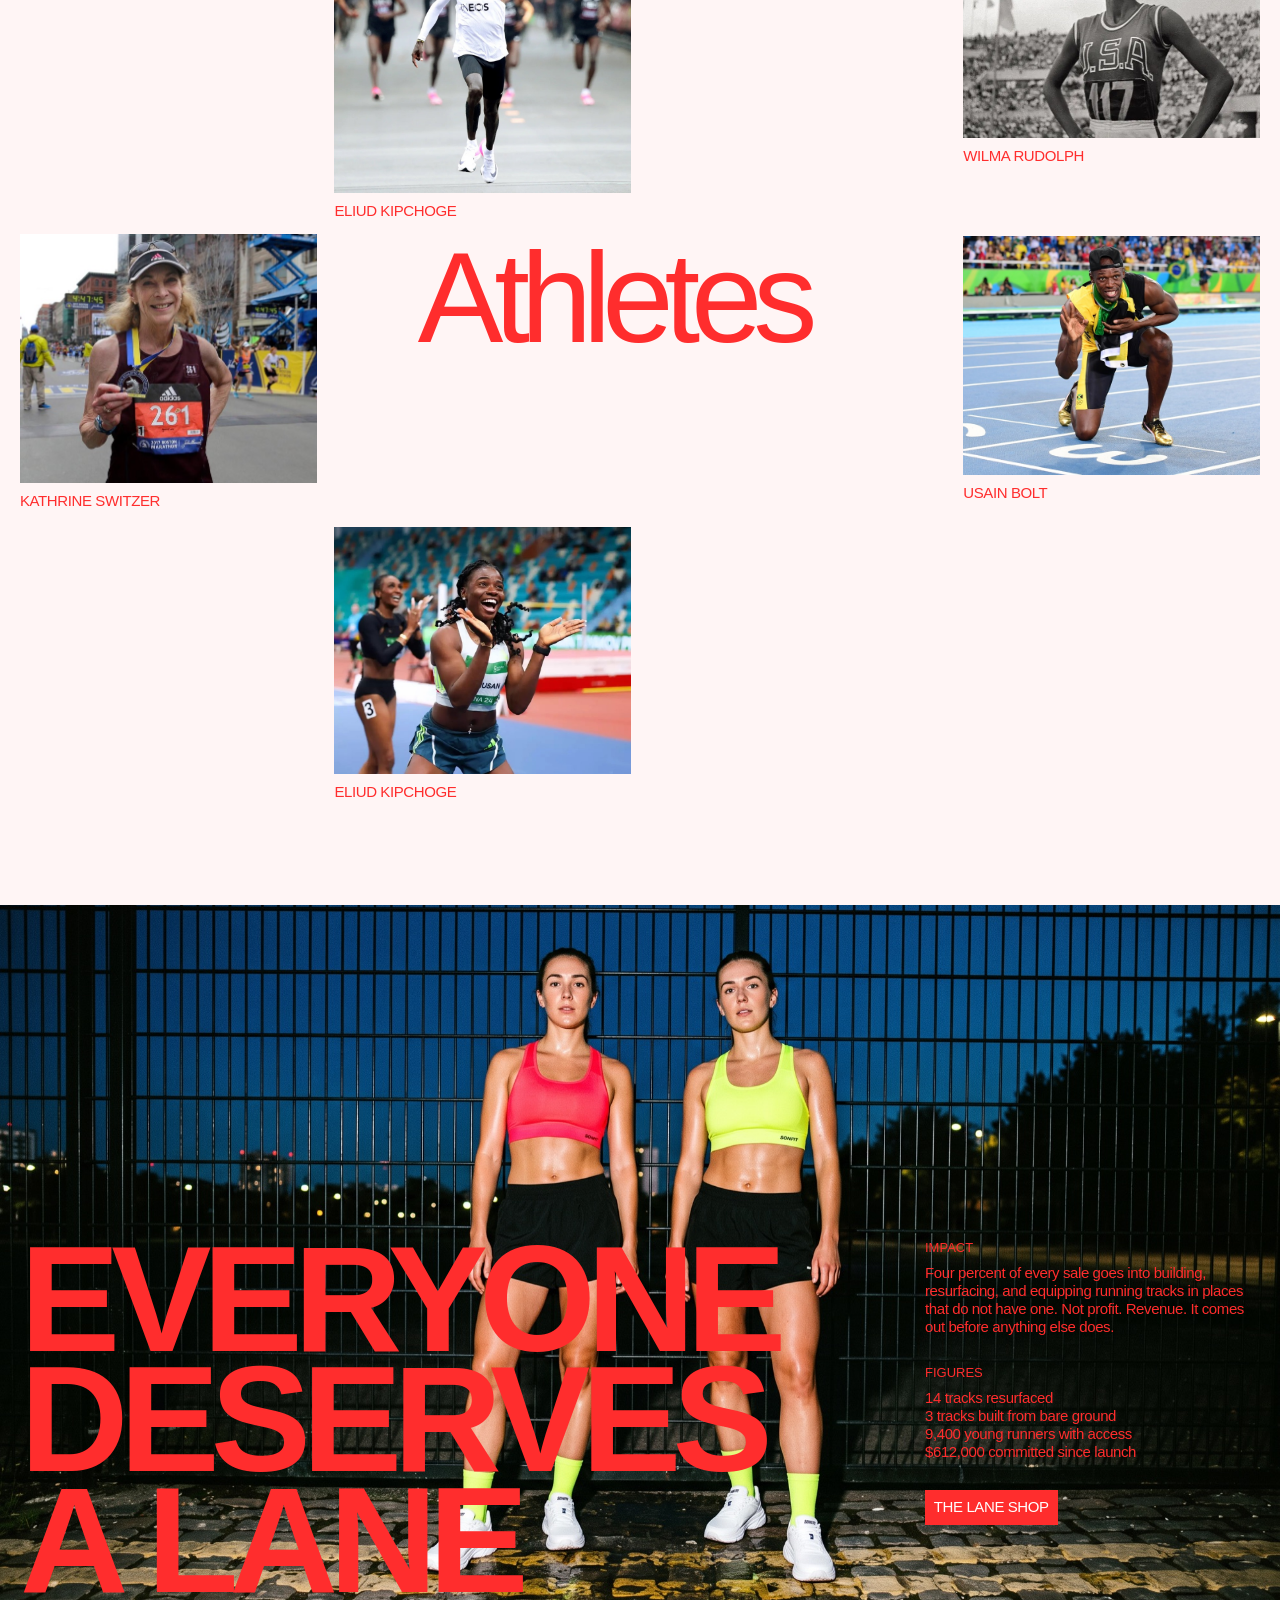
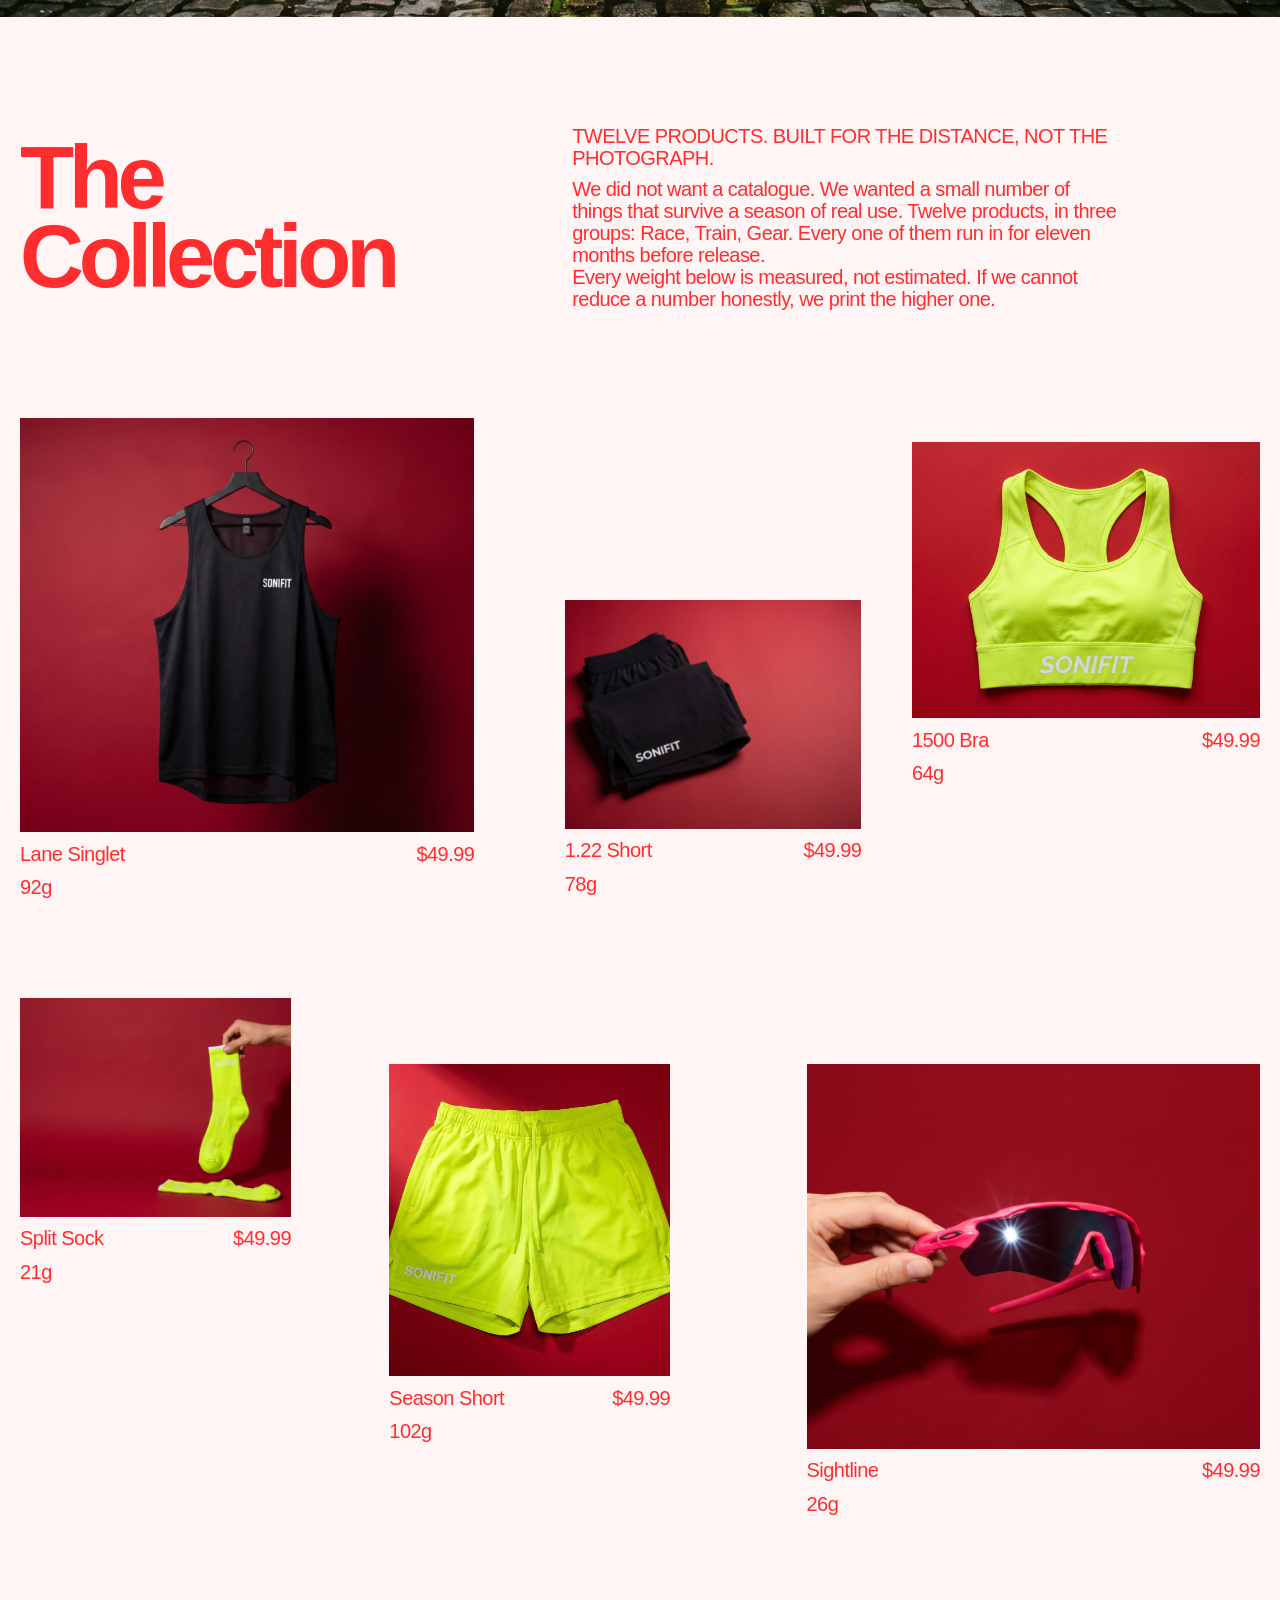
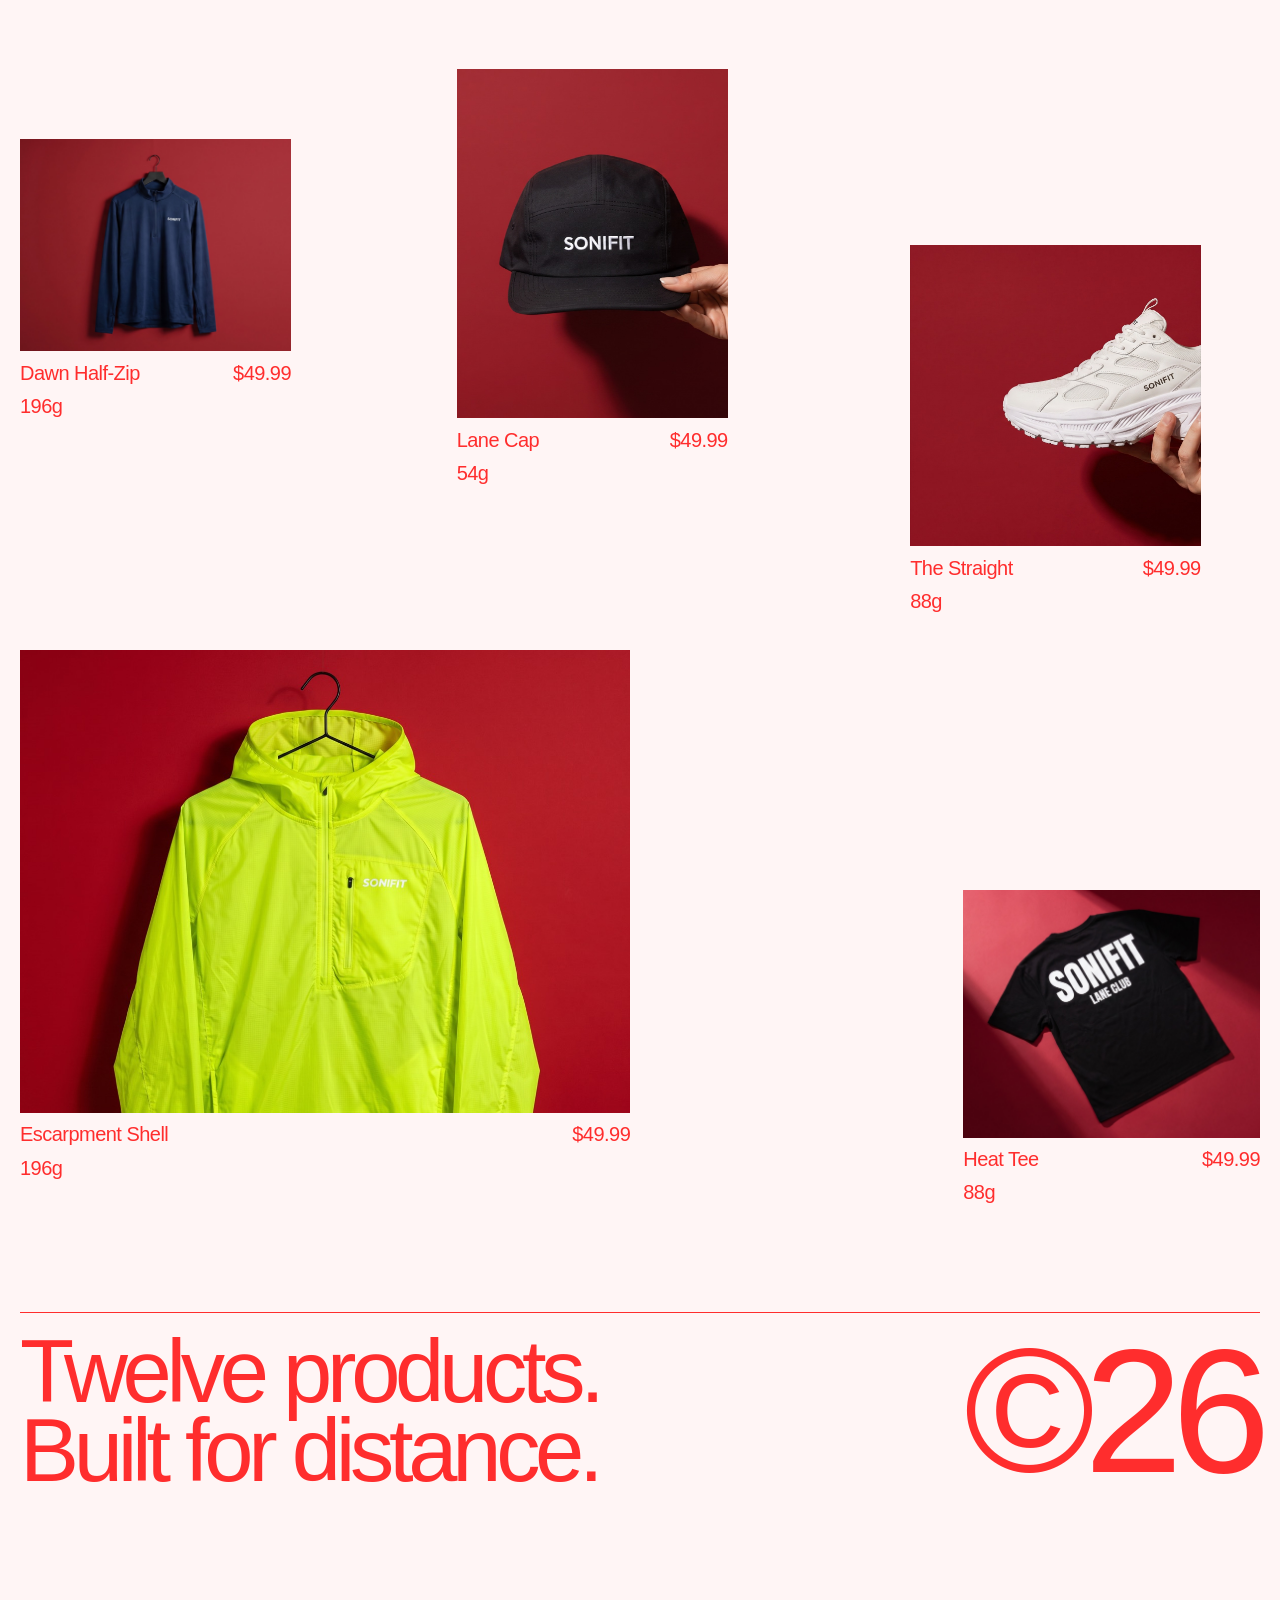
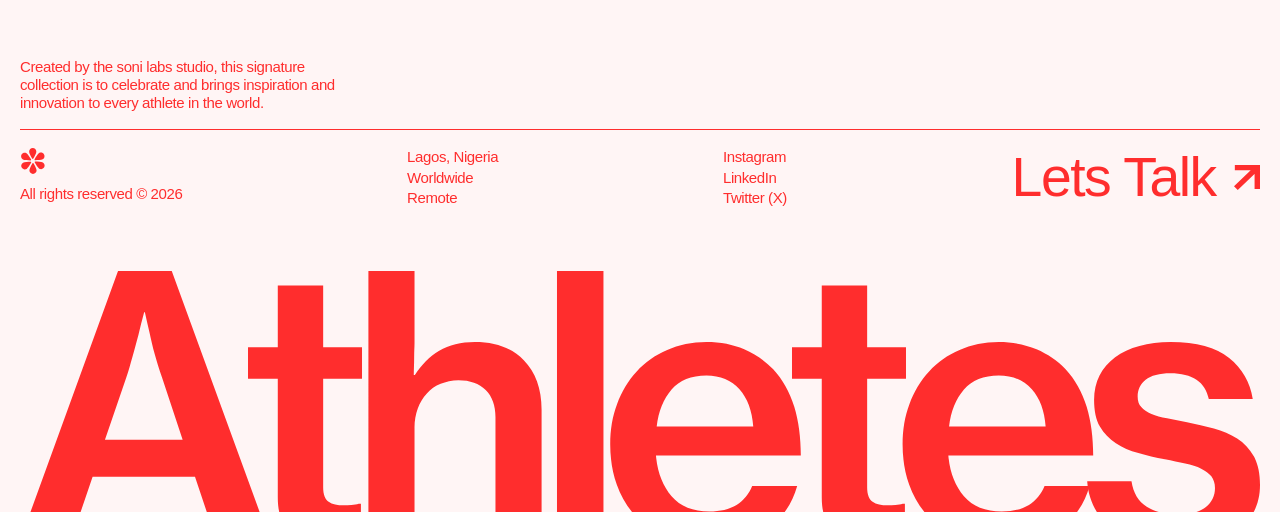
==== commit 836486f8: "fix: the athlete name no longer drops 52px after load Two faults, one visible symptom.  The hold's s" ====
--- a/index.html
+++ b/index.html
@@ -7,7 +7,7 @@
 <meta name="description" content="Twelve products. Built for the distance, not the photograph. A signature running collection by Soni Labs Studio.">
 <meta name="theme-color" content="#fff5f5">
 <link rel="icon" href="assets/svg/logo-mark.svg" type="image/svg+xml">
-<link rel="stylesheet" href="styles.css?v=48">
+<link rel="stylesheet" href="styles.css?v=49">
 
 <!-- The athlete page is one click away from five cards, and the transition
      covers the screen for ~1.4s before navigating. Fetching it up front means
@@ -418,7 +418,7 @@
 <script src="assets/js/SplitText.min.js"></script>
 <script src="assets/js/ScrollTrigger.min.js"></script>
 <script src="assets/js/lenis.min.js"></script>
-<script src="script.js?v=48"></script>
-<script src="assets/js/slitscan.js?v=48"></script>
+<script src="script.js?v=49"></script>
+<script src="assets/js/slitscan.js?v=49"></script>
 </body>
 </html>
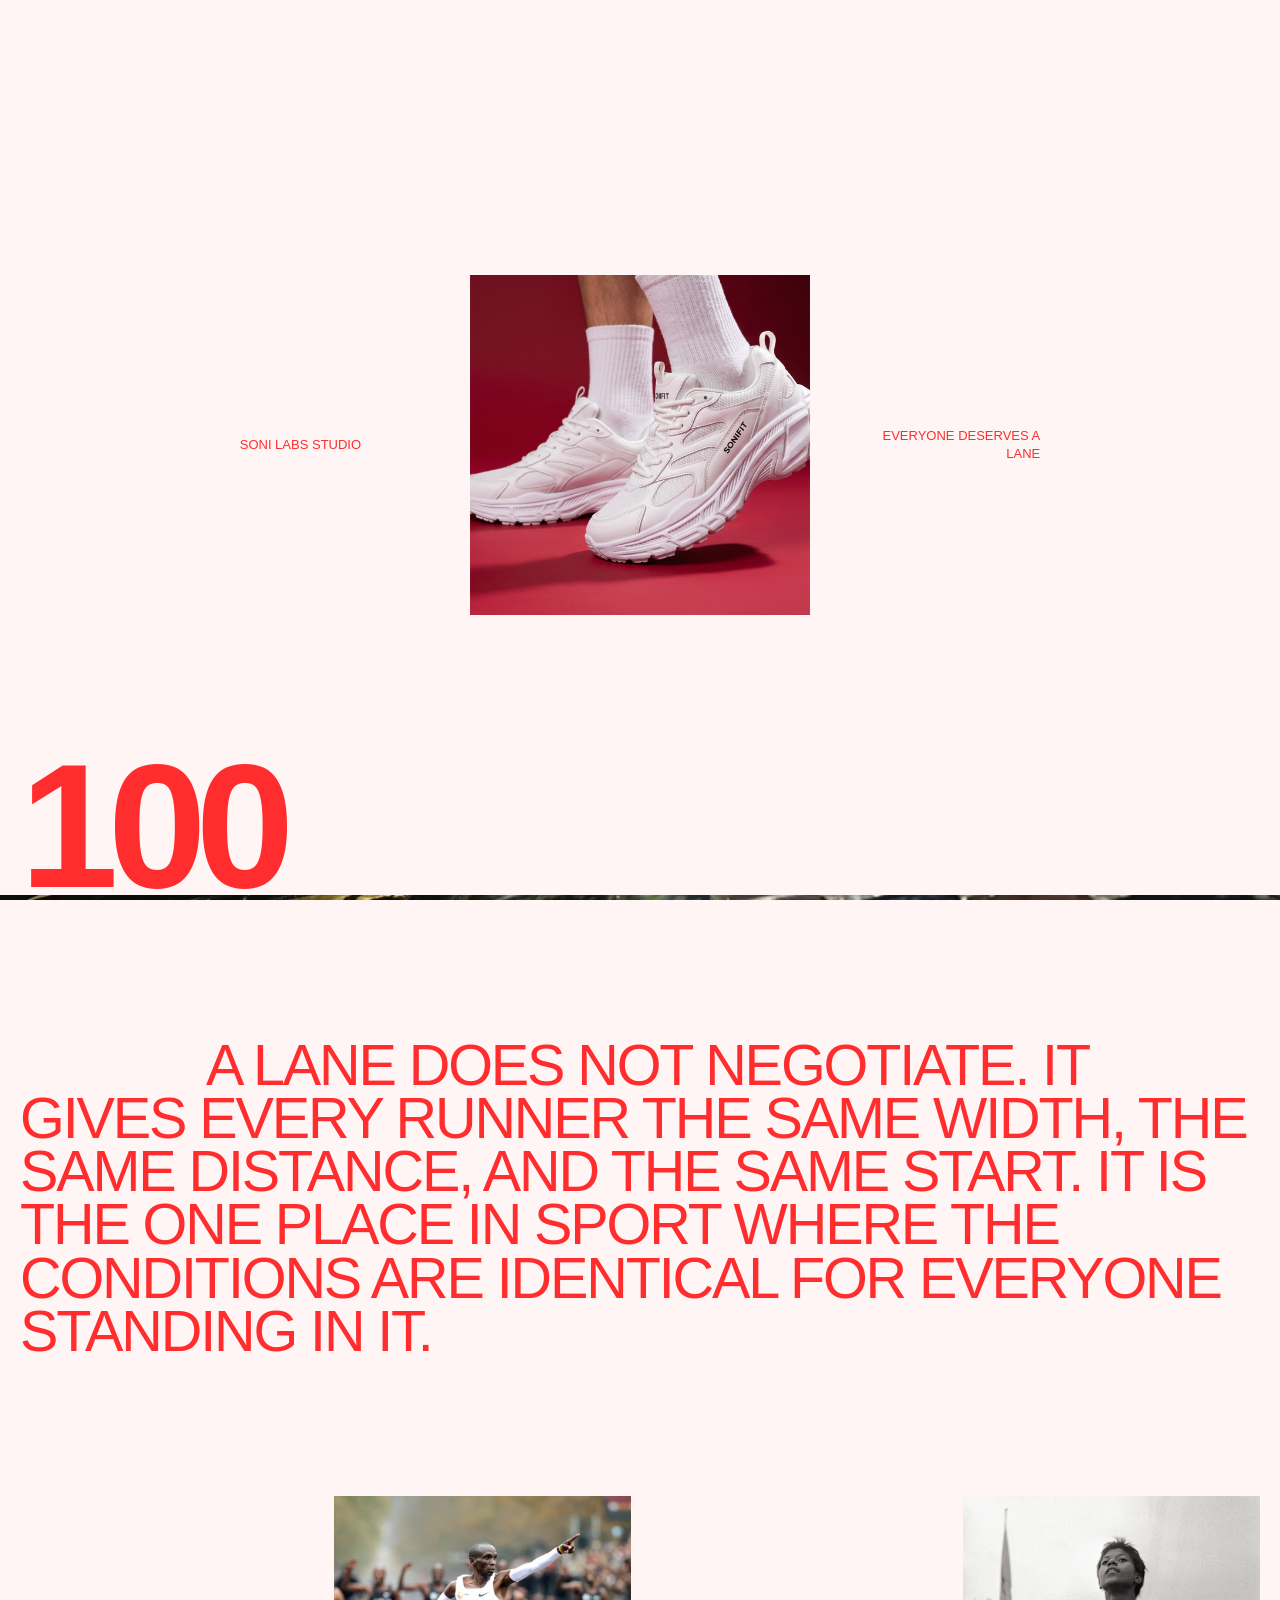
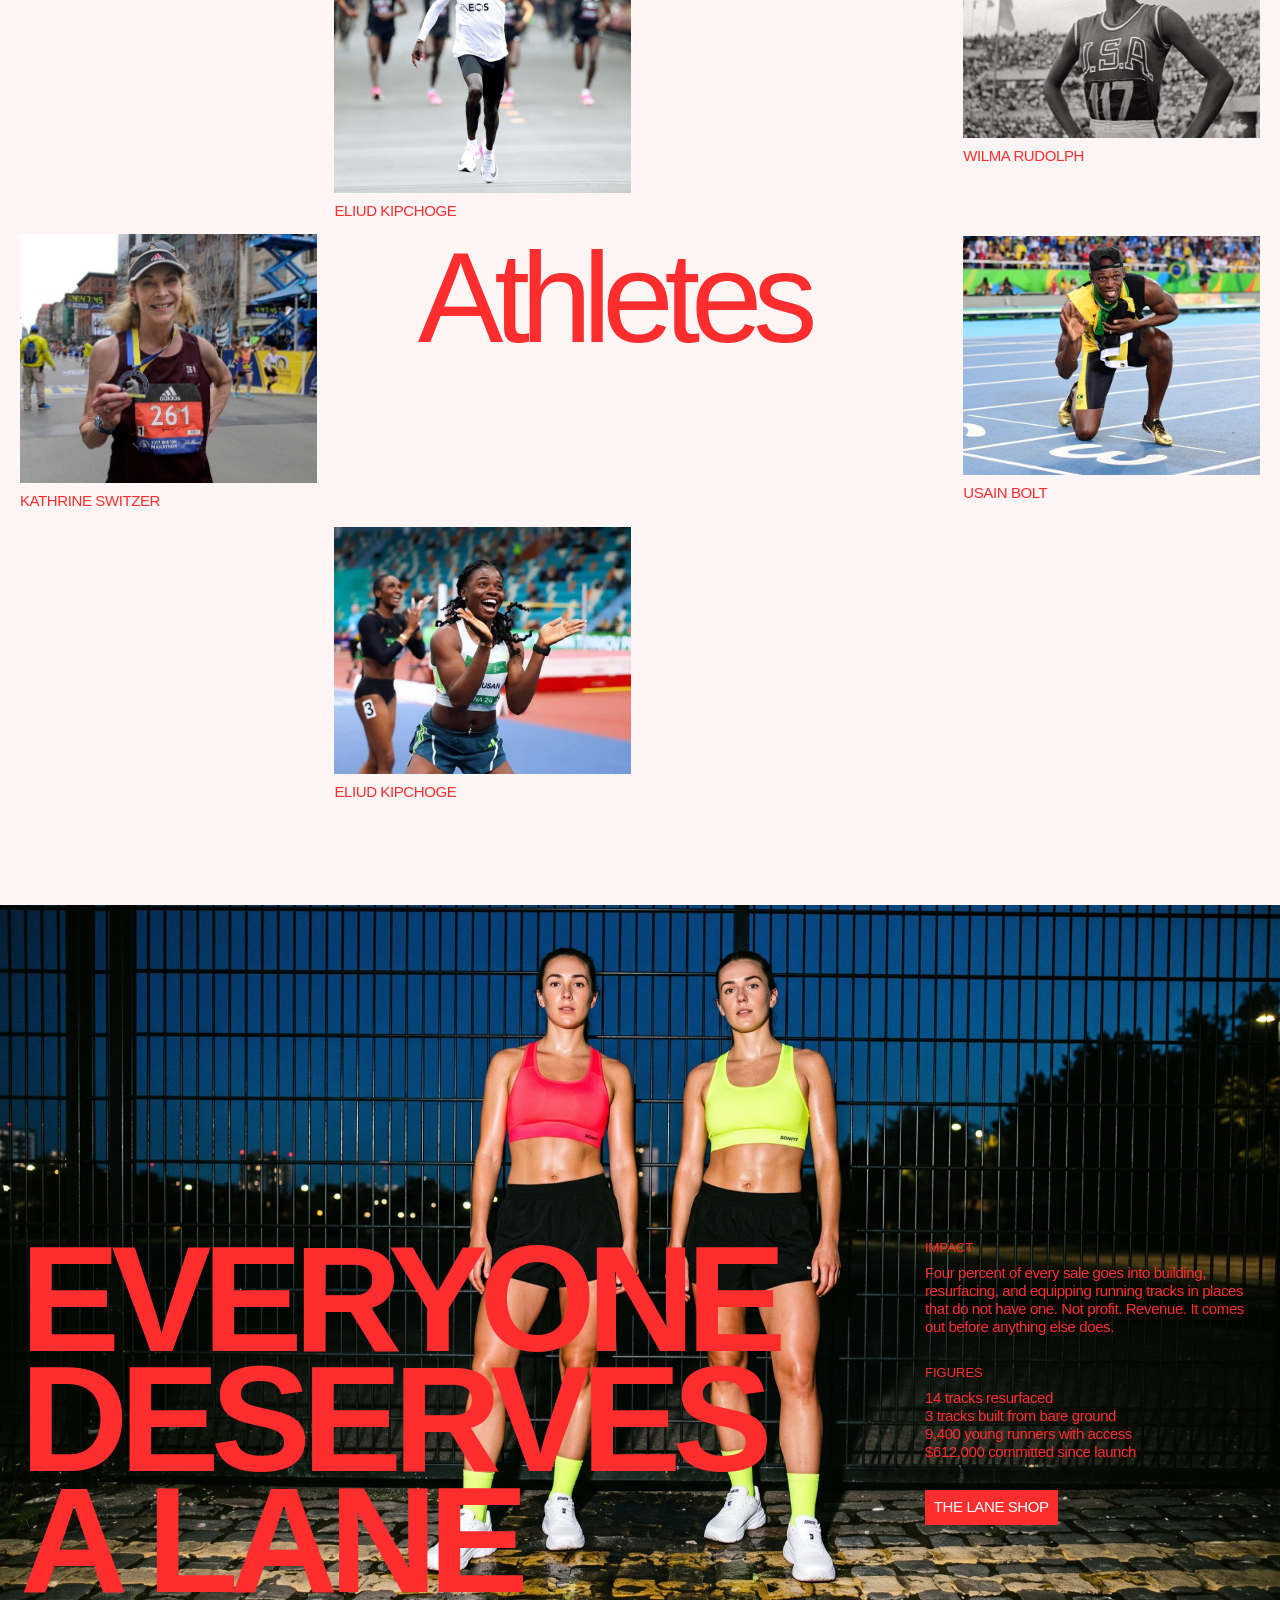
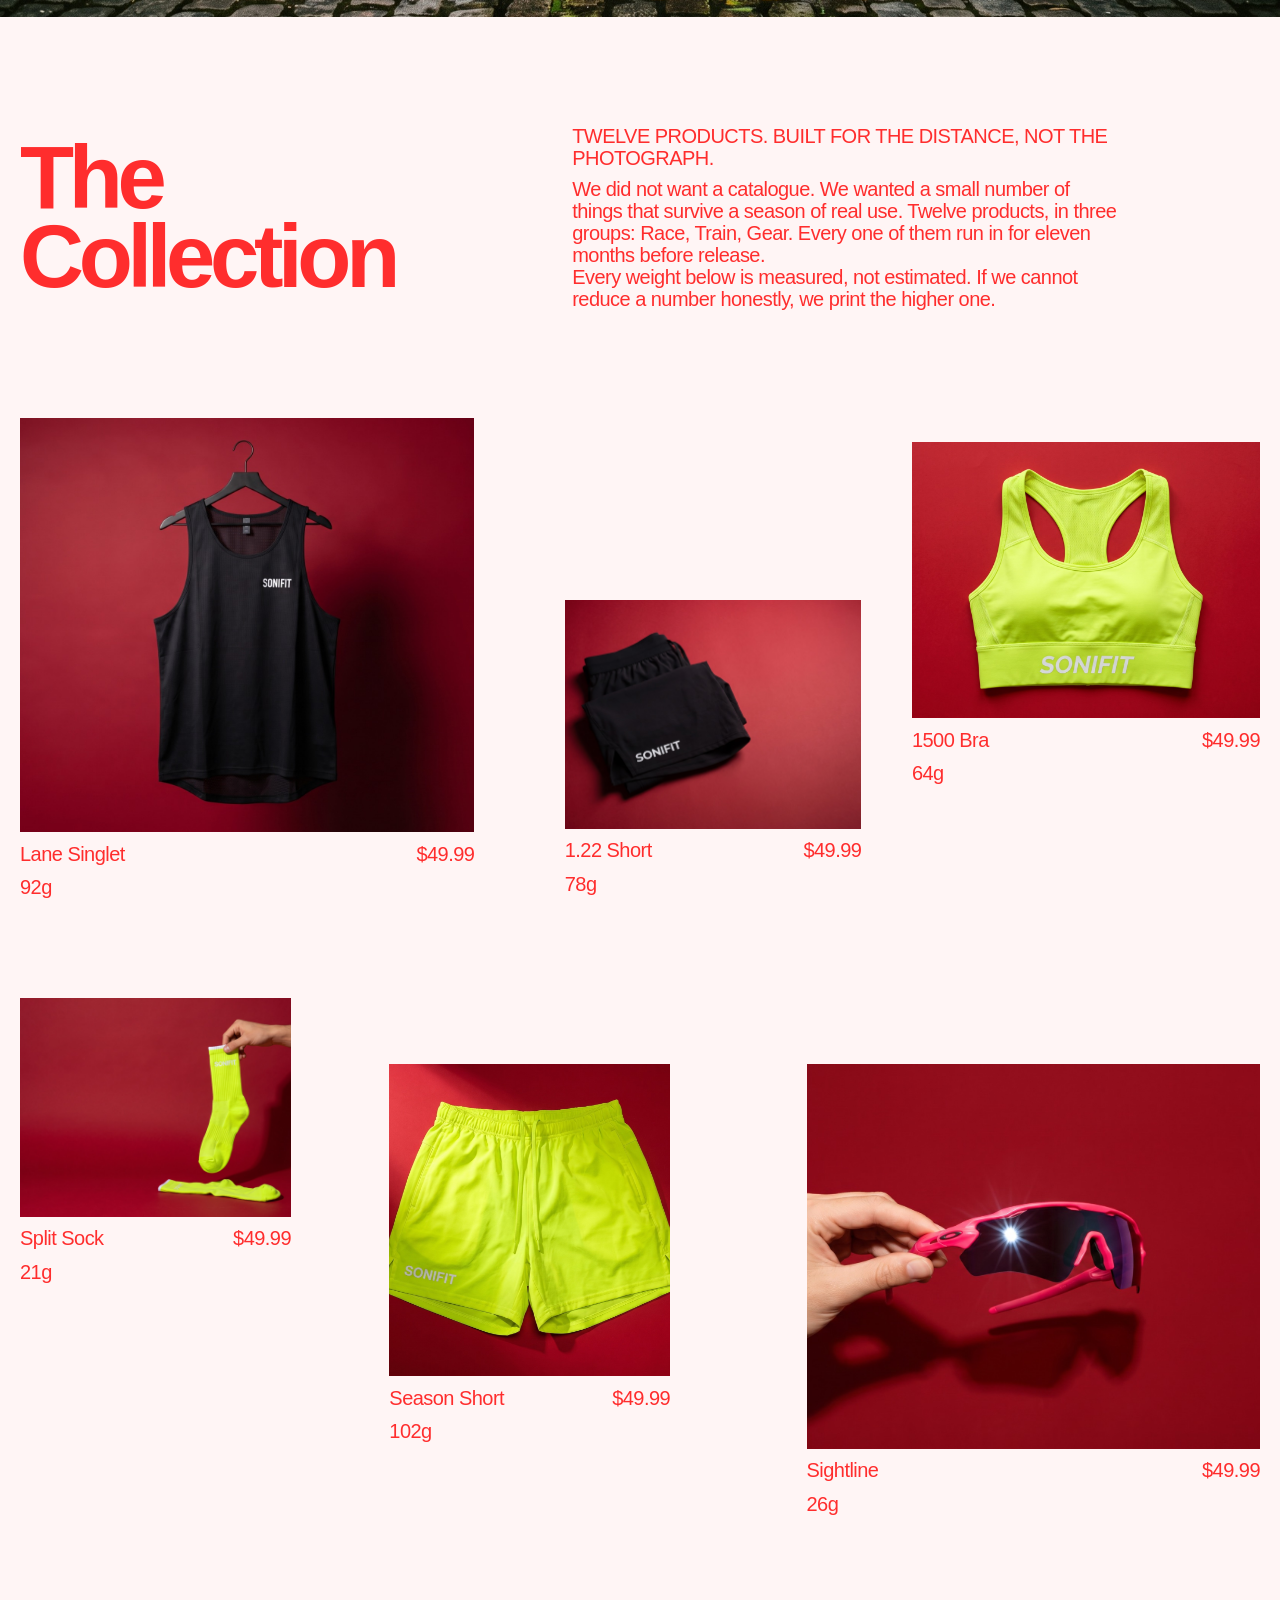
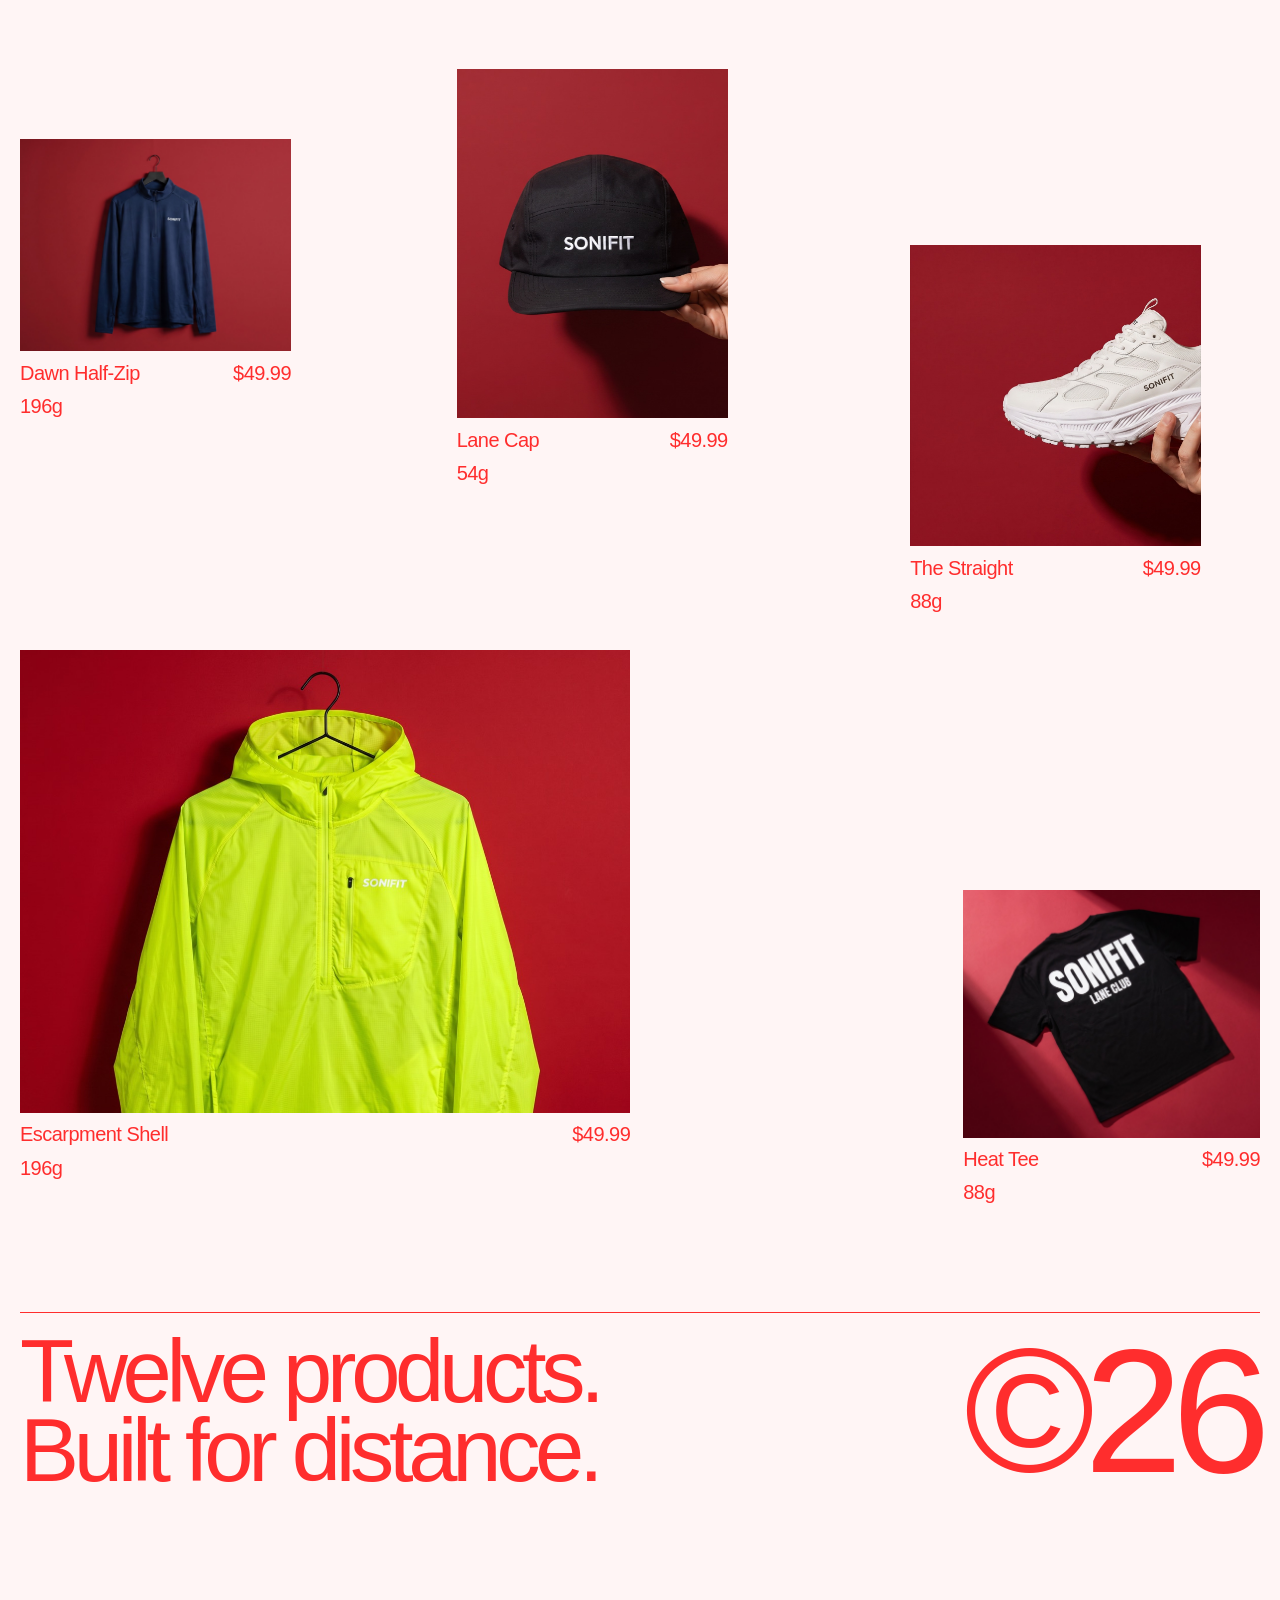
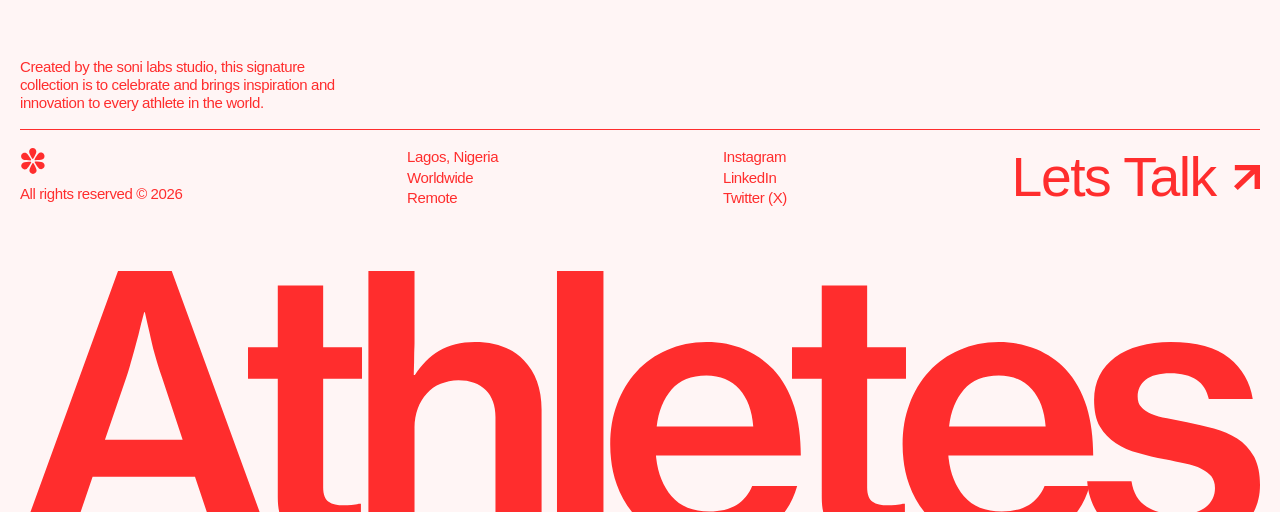
==== commit 99b116ad: "fix: hold the athlete name with CSS sticky, fade a sheet not the body The name hold has now been wri" ====
--- a/index.html
+++ b/index.html
@@ -7,7 +7,7 @@
 <meta name="description" content="Twelve products. Built for the distance, not the photograph. A signature running collection by Soni Labs Studio.">
 <meta name="theme-color" content="#fff5f5">
 <link rel="icon" href="assets/svg/logo-mark.svg" type="image/svg+xml">
-<link rel="stylesheet" href="styles.css?v=49">
+<link rel="stylesheet" href="styles.css?v=51">
 
 <!-- The athlete page is one click away from five cards, and the transition
      covers the screen for ~1.4s before navigating. Fetching it up front means
@@ -91,6 +91,8 @@
   <div class="loader__count"><span id="loader-count">0</span></div>
 </div>
 
+<div class="fade" aria-hidden="true"></div>
+
 <a class="skip-link" href="#collection">Skip to the collection</a>
 
 <div class="nav-bar" id="nav-bar">
@@ -418,7 +420,7 @@
 <script src="assets/js/SplitText.min.js"></script>
 <script src="assets/js/ScrollTrigger.min.js"></script>
 <script src="assets/js/lenis.min.js"></script>
-<script src="script.js?v=49"></script>
-<script src="assets/js/slitscan.js?v=49"></script>
+<script src="script.js?v=51"></script>
+<script src="assets/js/slitscan.js?v=51"></script>
 </body>
 </html>
--- a/styles.css
+++ b/styles.css
@@ -947,11 +947,37 @@
 }
 .ath__img:hover img { transform: scale(1.03); }
 
-.ath__title {
+/* The name holds in the middle of the screen while the photography scrolls
+   past it, then goes behind the section below.
+
+   This is `position: sticky`, not a scroll-driven tween, and that is the whole
+   point: there is nothing to measure, nothing to re-measure on refresh, and no
+   frame in which one copy has been updated and the other has not. Four
+   JavaScript versions of this hold each fixed one symptom and introduced
+   another — a 52px drop the moment the first refresh landed, an outline
+   slipping off its own fill, a shake from repeated re-measurement. A sticky
+   element cannot do any of those things.
+
+   The track is how far the name is allowed to hold. It runs from the name's
+   own position to the bottom of the collage plus the clearance under it, so
+   the name stays put until the statement below arrives over the top of it. */
+.ath__track {
   position: absolute;
   left: calc(234 * var(--u));
   top: calc(314 * var(--u));
-  z-index: 1;
+  height: calc(100% - (314 * var(--u)) + (82 * var(--u)) + 100px);
+  pointer-events: none;
+}
+
+/* Opposite sides of the photography, which sits at z-index 2. */
+.ath__track--under { z-index: 1; }
+.ath__track--over { z-index: 3; }
+
+.ath__title {
+  position: sticky;
+  /* Centred in the viewport. 0.63em is half a line at this line-height, so the
+     name holds on the middle of the screen rather than hanging from it. */
+  top: calc(50svh - 0.63em);
   margin: 0;
   font-weight: var(--w-bold);
   font-size: max(40px, calc(135 * var(--u)));
@@ -961,7 +987,6 @@
 }
 
 .ath__title--outline {
-  z-index: 3;
   color: transparent;
   -webkit-text-stroke: max(1px, calc(2 * var(--u))) var(--red);
   pointer-events: none;
@@ -1369,34 +1394,45 @@
 
 /* A fade, and nothing else.
 
-   The two halves are completely independent — there is no flag, no shared
-   state and no handoff between the documents. The leaving page fades itself
-   out to its own ground; the arriving page fades itself in from the same
-   ground, with a plain CSS animation that needs no script and always
-   completes. Nothing can be left half-done, and a direct visit gets exactly
-   the same gentle arrival as a click-through.
+   It fades one fixed, full-screen sheet of the page's own ground — never the
+   `body`. Fading the body means compositing the whole 5,000px document every
+   frame, which is exactly the sort of thing that turns a 280ms fade into a
+   stutter; and `opacity` below 1 on the body makes it the containing block for
+   `position: fixed`, so the nav and the cursor would come unstuck from the
+   viewport for the duration. One small layer costs nothing and moves nothing.
+
+   The two halves are completely independent — no flag, no shared state, no
+   handoff between documents. The leaving page fades the sheet in over its own
+   content; the arriving page fades the same sheet back out, with a CSS
+   animation that needs no script and always completes. Nothing can be left
+   half-done, and a direct visit gets the same arrival as a click-through.
 
    Because both pages share `--bg`, the ground never changes across the
-   navigation: content dissolves out, the ground holds, content dissolves in.
-
-   `both` keeps opacity at 0 through the animation's fill phase, so there is
-   no frame of fully-drawn page before it starts. */
+   navigation: content dissolves out, the ground holds, content dissolves in. */
+.fade {
+  position: fixed;
+  inset: 0;
+  z-index: 250;
+  background: var(--bg);
+  pointer-events: none;
+  opacity: 0;
+}
+
 @media (prefers-reduced-motion: no-preference) {
-  body { animation: page-in 320ms var(--ease) both; }
+  /* Every load starts with the sheet over the page and clears it. `both` holds
+     opacity at 1 through the fill phase, so there is no frame of bare page
+     before it starts. */
+  .fade { animation: page-in 320ms var(--ease) both; }
 
   @keyframes page-in {
-    from { opacity: 0; }
-    to   { opacity: 1; }
-  }
-
-  /* Set by the click handler, which fades the page out and then navigates.
-     Nothing behind it should move while it goes.
-
-     `animation: none` is load-bearing. A CSS animation wins over an inline
-     style in the cascade, so with `page-in` still filling at opacity 1 the
-     script's fade was written and then ignored — the page simply never faded.
-     Cancelling the arrival animation hands the property back. */
-  .is-leaving body { animation: none; }
+    from { opacity: 1; }
+    to   { opacity: 0; }
+  }
+
+  /* `animation: none` is load-bearing. A CSS animation beats an inline style
+     in the cascade, so with `page-in` still filling at opacity 0 the script's
+     fade was written and then ignored — the page simply never faded. */
+  .is-leaving .fade { animation: none; }
 
   .is-leaving,
   .is-leaving body { overflow: hidden; }
